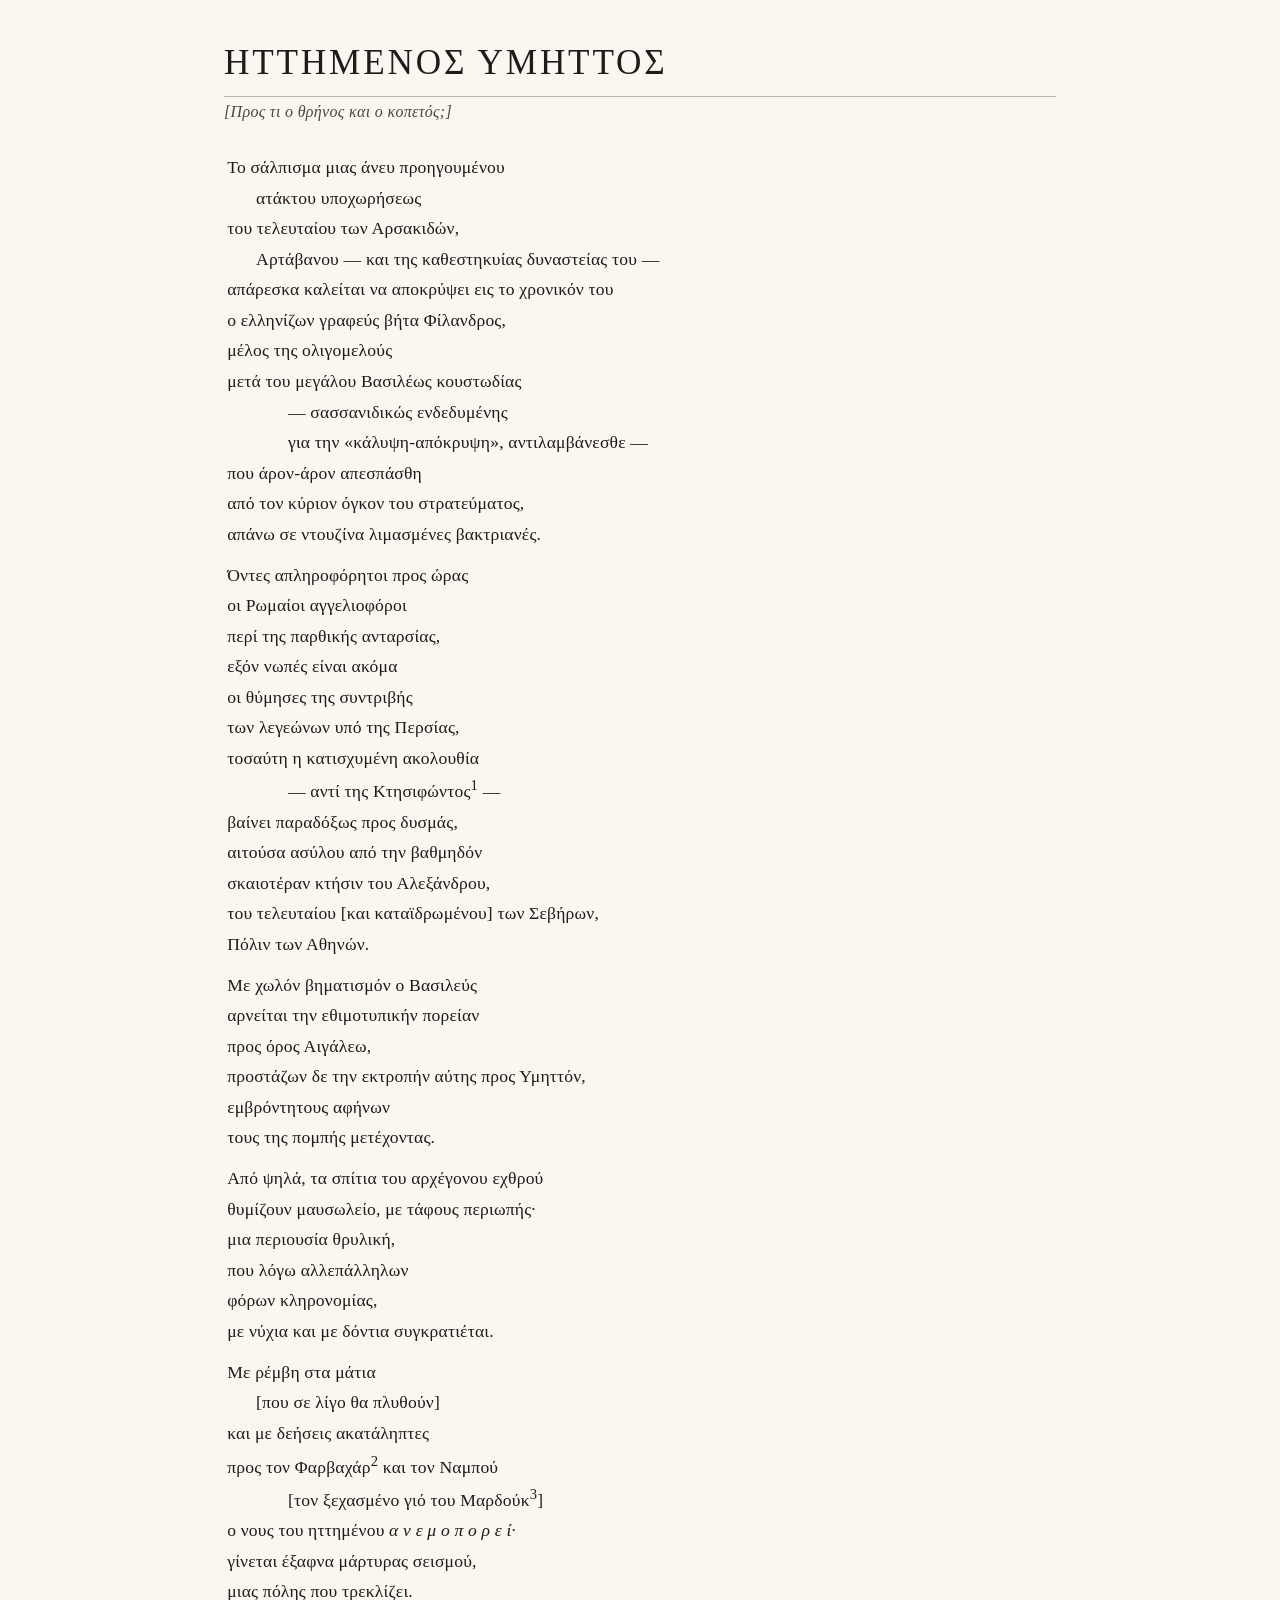
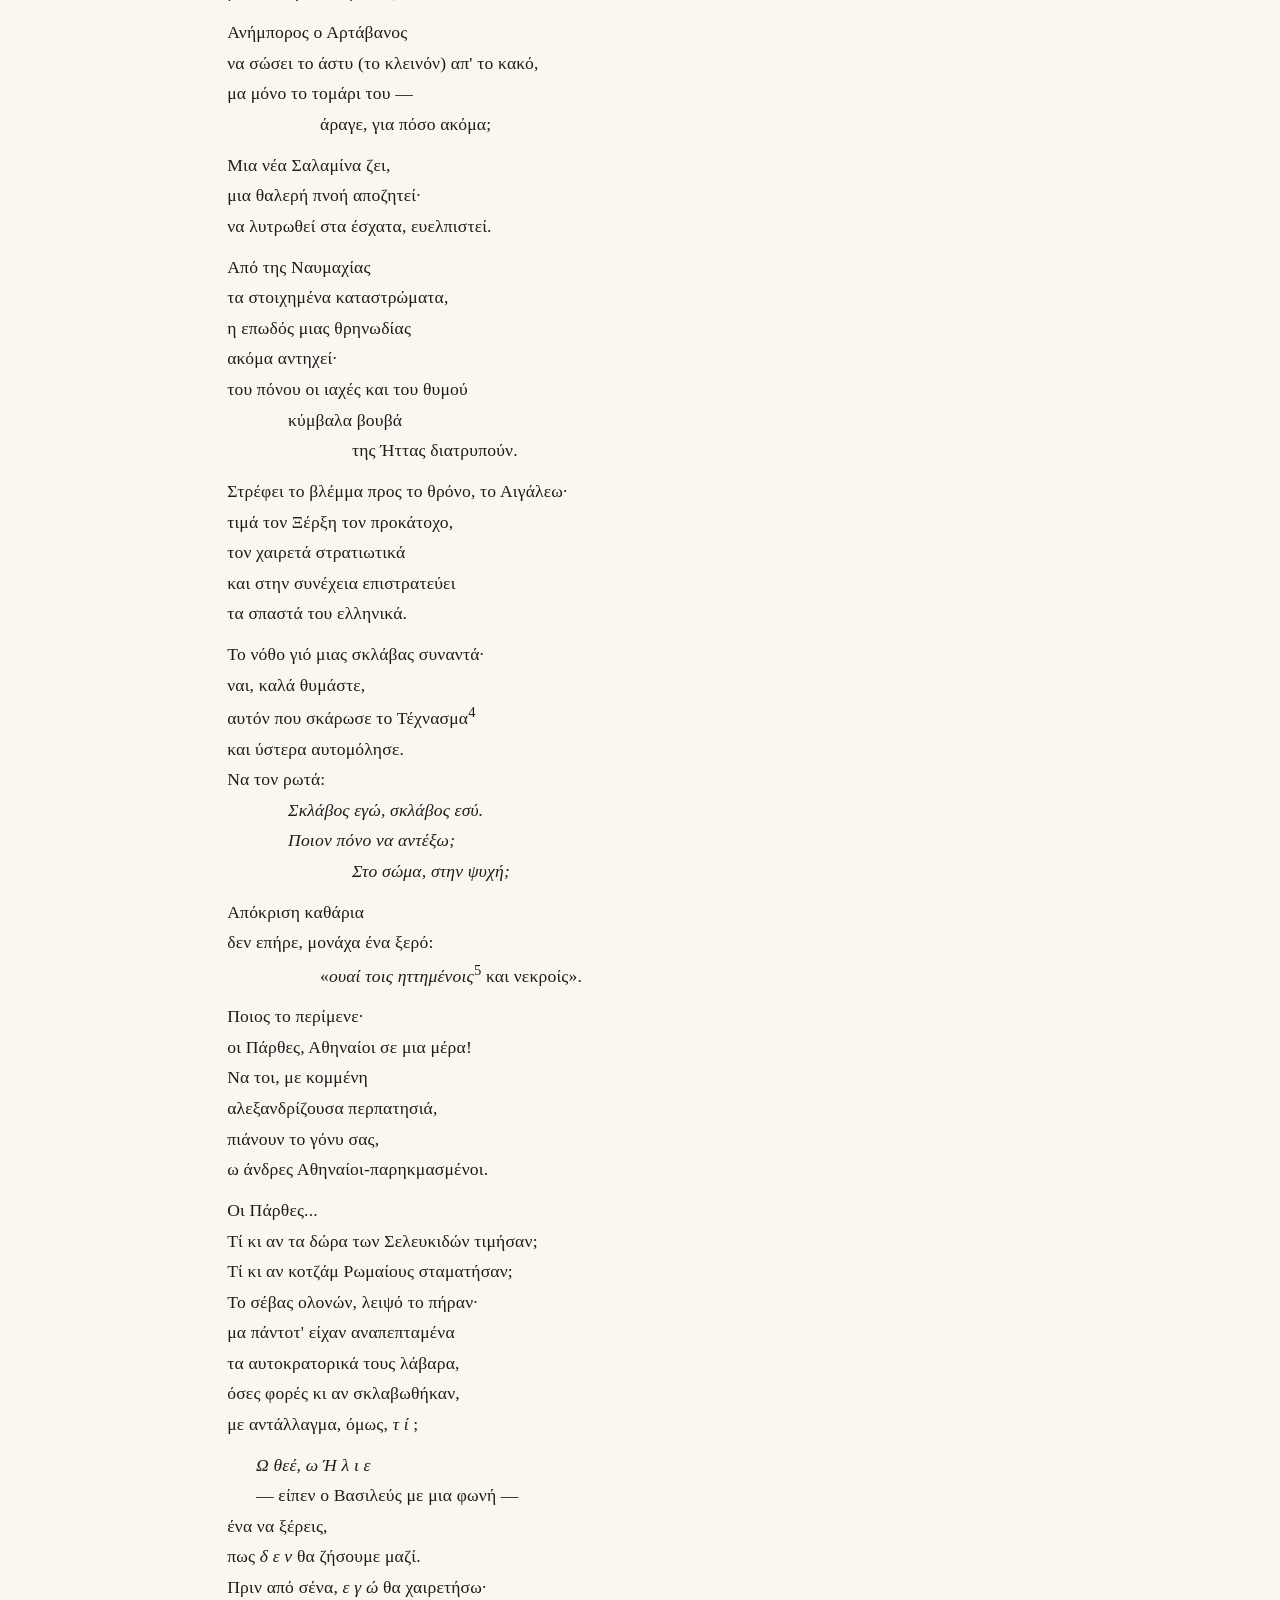
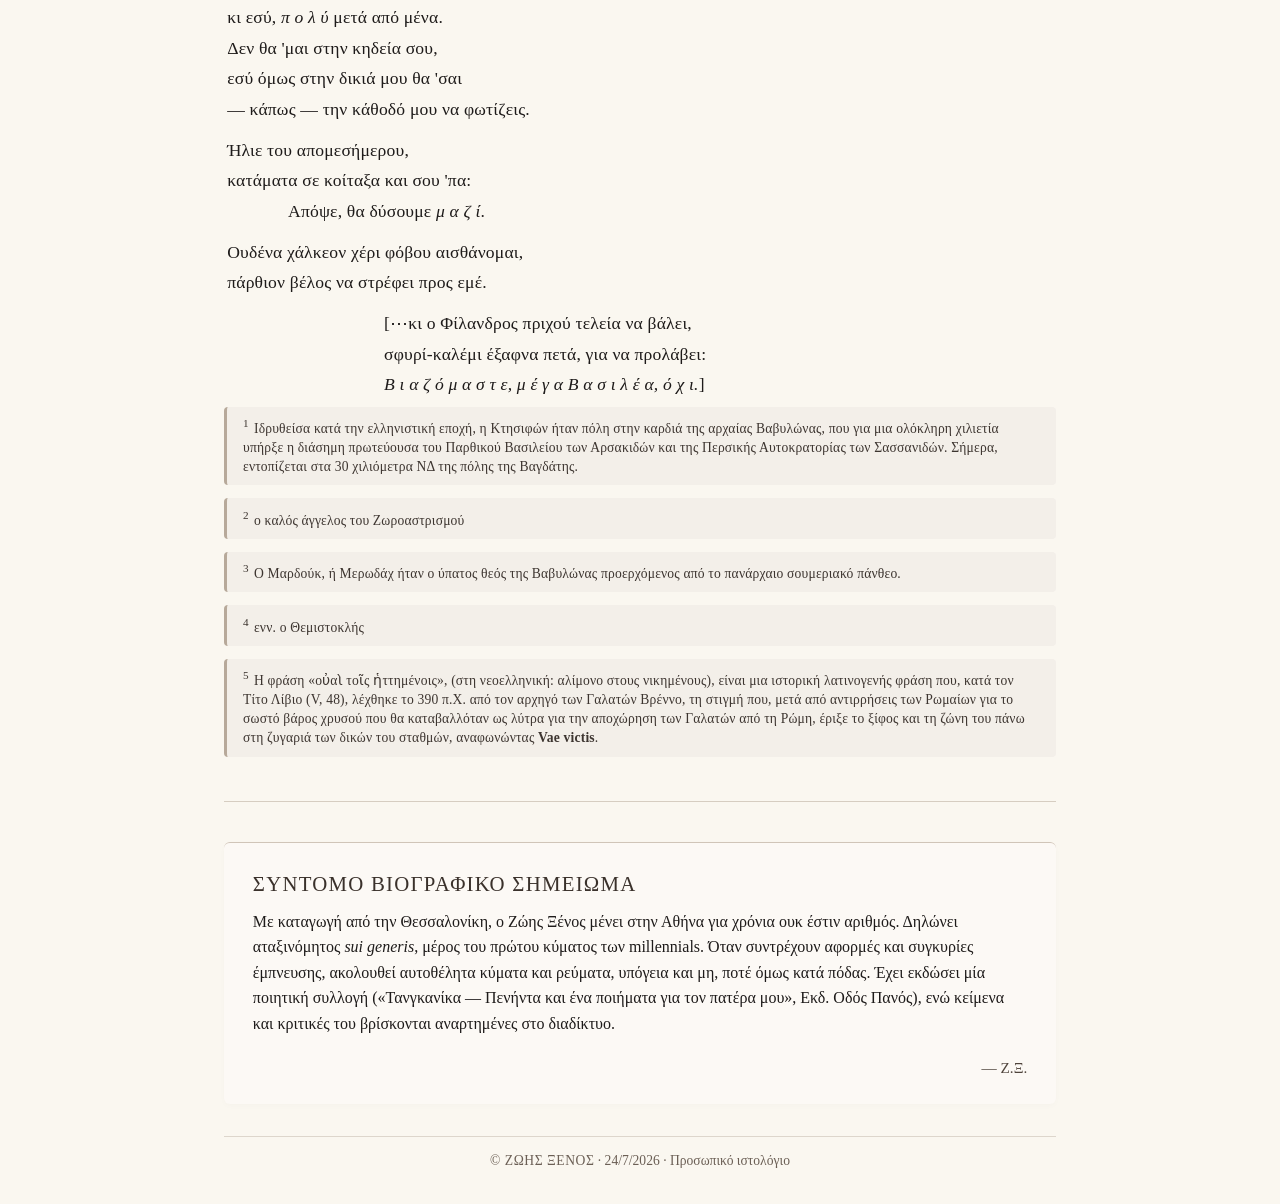
==== index.html @ 90d07668 "index.html" ====
<!DOCTYPE html>
<html lang="el">
<head>
    <meta charset="UTF-8">
    <meta name="viewport" content="width=device-width, initial-scale=1.0">
    <title>Ηττημένος Υμηττός · Ζώης Ξένος</title>
    <style>
        * {
            margin: 0;
            padding: 0;
            box-sizing: border-box;
        }
        body {
            background-color: #faf7f0;
            color: #1e1b1a;
            font-family: 'Garamond', 'EB Garamond', 'Times New Roman', serif;
            line-height: 1.6;
            padding: 2rem 1.5rem;
            max-width: 880px;
            margin: 0 auto;
        }
        .poem {
            font-size: 1.1rem;
            letter-spacing: 0.01em;
            margin-bottom: 2.5rem;
            border-bottom: 1px solid #d6cdc1;
            padding-bottom: 2rem;
        }
        h1 {
            font-size: 2.2rem;
            font-weight: 400;
            letter-spacing: 0.08em;
            margin-top: 0.2rem;
            margin-bottom: 0.15rem;
            font-family: 'Garamond', 'EB Garamond', serif;
            text-transform: uppercase;
            border-bottom: 1px solid #c0b3a4;
            padding-bottom: 0.25rem;
        }
        .subhead {
            font-size: 1rem;
            font-style: italic;
            margin-bottom: 1.8rem;
            color: #4f443c;
            letter-spacing: 0.02em;
        }
        .verse-line {
            display: block;
            margin-bottom: 0.15rem;
            padding-left: 0.2rem;
        }
        .indent-1 {
            padding-left: 2rem;
        }
        .indent-2 {
            padding-left: 4rem;
        }
        .indent-3 {
            padding-left: 6rem;
        }
        .indent-4 {
            padding-left: 8rem;
        }
        .indent-5 {
            padding-left: 10rem;
        }
        .centered {
            text-align: center;
            margin: 0.5rem 0;
        }
        .spacer {
            margin-top: 0.8rem;
            margin-bottom: 0.8rem;
        }
        .footnote {
            font-size: 0.85rem;
            line-height: 1.4;
            color: #3d3530;
            background: #f3efe9;
            padding: 0.6rem 1rem;
            border-radius: 4px;
            margin-top: 0.5rem;
            margin-bottom: 0.8rem;
            border-left: 3px solid #b7a99a;
        }
        .footnote sup {
            font-size: 0.7rem;
            margin-right: 0.1rem;
        }
        .bio {
            margin-top: 2.5rem;
            font-size: 1rem;
            border-top: 1px solid #d0c5b8;
            padding-top: 1.8rem;
            background: #fcf9f5;
            padding: 1.5rem 1.8rem;
            border-radius: 6px;
            box-shadow: 0 2px 6px rgba(0,0,0,0.02);
        }
        .bio h2 {
            font-weight: 400;
            font-size: 1.3rem;
            letter-spacing: 0.06em;
            margin-bottom: 0.5rem;
            font-family: 'Garamond', 'EB Garamond', serif;
            text-transform: uppercase;
            color: #3a312b;
        }
        .bio p {
            margin-bottom: 0.6rem;
        }
        .bio i {
            font-style: italic;
        }
        .italic {
            font-style: italic;
        }
        .small-caps {
            font-variant: small-caps;
            letter-spacing: 0.04em;
        }
        .highlight-greek {
            font-family: 'Garamond', 'EB Garamond', 'Times New Roman', serif;
        }
        .dedication {
            font-style: italic;
            margin-top: 0.8rem;
            color: #4a3f38;
        }
        .sig {
            margin-top: 1.2rem;
            text-align: right;
            font-size: 0.95rem;
            color: #4f443c;
        }
        hr {
            border: none;
            border-top: 1px solid #d6cdc1;
            margin: 0.8rem 0;
        }
        @media (max-width: 600px) {
            body {
                padding: 1.2rem 1rem;
            }
            h1 {
                font-size: 1.8rem;
            }
            .poem {
                font-size: 1rem;
            }
            .indent-1 { padding-left: 1.2rem; }
            .indent-2 { padding-left: 2.2rem; }
            .indent-3 { padding-left: 3.5rem; }
            .indent-4 { padding-left: 5rem; }
            .indent-5 { padding-left: 6.5rem; }
        }
    </style>
</head>
<body>
    <h1>Ηττημένος Υμηττός</h1>
    <div class="subhead">[Προς τι ο θρήνος και ο κοπετός;]</div>

    <div class="poem">

        <span class="verse-line">Το σάλπισμα μιας άνευ προηγουμένου</span>
        <span class="verse-line indent-1">ατάκτου υποχωρήσεως</span>
        <span class="verse-line">του τελευταίου των Αρσακιδών,</span>
        <span class="verse-line indent-1">Αρτάβανου — και της καθεστηκυίας δυναστείας του —</span>
        <span class="verse-line">απάρεσκα καλείται να αποκρύψει εις το χρονικόν του</span>
        <span class="verse-line">ο ελληνίζων γραφεύς βήτα Φίλανδρος,</span>
        <span class="verse-line">μέλος της ολιγομελούς</span>
        <span class="verse-line">μετά του μεγάλου Βασιλέως κουστωδίας</span>
        <span class="verse-line indent-2">— σασσανιδικώς ενδεδυμένης</span>
        <span class="verse-line indent-2">για την «κάλυψη-απόκρυψη», αντιλαμβάνεσθε —</span>
        <span class="verse-line">που άρον-άρον απεσπάσθη</span>
        <span class="verse-line">από τον κύριον όγκον του στρατεύματος,</span>
        <span class="verse-line">απάνω σε ντουζίνα λιμασμένες βακτριανές.</span>
        <span class="verse-line spacer"></span>
        <span class="verse-line">Όντες απληροφόρητοι προς ώρας</span>
        <span class="verse-line">οι Ρωμαίοι αγγελιοφόροι</span>
        <span class="verse-line">περί της παρθικής ανταρσίας,</span>
        <span class="verse-line">εξόν νωπές είναι ακόμα</span>
        <span class="verse-line">οι θύμησες της συντριβής</span>
        <span class="verse-line">των λεγεώνων υπό της Περσίας,</span>
        <span class="verse-line">τοσαύτη η κατισχυμένη ακολουθία</span>
        <span class="verse-line indent-2">— αντί της Κτησιφώντος<sup>1</sup> —</span>
        <span class="verse-line">βαίνει παραδόξως προς δυσμάς,</span>
        <span class="verse-line">αιτούσα ασύλου από την βαθμηδόν</span>
        <span class="verse-line">σκαιοτέραν κτήσιν του Αλεξάνδρου,</span>
        <span class="verse-line">του τελευταίου [και καταϊδρωμένου] των Σεβήρων,</span>
        <span class="verse-line">Πόλιν των Αθηνών.</span>
        <span class="verse-line spacer"></span>
        <span class="verse-line">Mε χωλόν βηματισμόν ο Βασιλεύς</span>
        <span class="verse-line">αρνείται την εθιμοτυπικήν πορείαν</span>
        <span class="verse-line">προς όρος Αιγάλεω,</span>
        <span class="verse-line">προστάζων δε την εκτροπήν αύτης προς Υμηττόν,</span>
        <span class="verse-line">εμβρόντητους αφήνων</span>
        <span class="verse-line">τους της πομπής μετέχοντας.</span>
        <span class="verse-line spacer"></span>
        <span class="verse-line">Από ψηλά, τα σπίτια του αρχέγονου εχθρού</span>
        <span class="verse-line">θυμίζουν μαυσωλείο, με τάφους περιωπής·</span>
        <span class="verse-line">μια περιουσία θρυλική,</span>
        <span class="verse-line">που λόγω αλλεπάλληλων</span>
        <span class="verse-line">φόρων κληρονομίας,</span>
        <span class="verse-line">με νύχια και με δόντια συγκρατιέται.</span>
        <span class="verse-line spacer"></span>
        <span class="verse-line">Με ρέμβη στα μάτια</span>
        <span class="verse-line indent-1">[που σε λίγο θα πλυθούν]</span>
        <span class="verse-line">και με δεήσεις ακατάληπτες</span>
        <span class="verse-line">προς τον Φαρβαχάρ<sup>2</sup> και τον Ναμπού</span>
        <span class="verse-line indent-2">[τον ξεχασμένο γιό του Μαρδούκ<sup>3</sup>]</span>
        <span class="verse-line">ο νους του ηττημένου <span class="italic">α ν ε μ ο π ο ρ ε ί</span>·</span>
        <span class="verse-line">γίνεται έξαφνα μάρτυρας σεισμού,</span>
        <span class="verse-line">μιας πόλης που τρεκλίζει.</span>
        <span class="verse-line spacer"></span>
        <span class="verse-line">Ανήμπορος ο Αρτάβανος</span>
        <span class="verse-line">να σώσει το άστυ (το κλεινόν) απ' το κακό,</span>
        <span class="verse-line">μα μόνο το τομάρι του —</span>
        <span class="verse-line indent-3">άραγε, για πόσο ακόμα;</span>
        <span class="verse-line spacer"></span>
        <span class="verse-line">Μια νέα Σαλαμίνα ζει,</span>
        <span class="verse-line">μια θαλερή πνοή αποζητεί·</span>
        <span class="verse-line">να λυτρωθεί στα έσχατα, ευελπιστεί.</span>
        <span class="verse-line spacer"></span>
        <span class="verse-line">Από της Ναυμαχίας</span>
        <span class="verse-line">τα στοιχημένα καταστρώματα,</span>
        <span class="verse-line">η επωδός μιας θρηνωδίας</span>
        <span class="verse-line">ακόμα αντηχεί·</span>
        <span class="verse-line">του πόνου οι ιαχές και του θυμού</span>
        <span class="verse-line indent-2">κύμβαλα βουβά</span>
        <span class="verse-line indent-4">της Ήττας διατρυπούν.</span>
        <span class="verse-line spacer"></span>
        <span class="verse-line">Στρέφει το βλέμμα προς το θρόνο, το Αιγάλεω·</span>
        <span class="verse-line">τιμά τον Ξέρξη τον προκάτοχο,</span>
        <span class="verse-line">τον χαιρετά στρατιωτικά</span>
        <span class="verse-line">και στην συνέχεια επιστρατεύει</span>
        <span class="verse-line">τα σπαστά του ελληνικά.</span>
        <span class="verse-line spacer"></span>
        <span class="verse-line">Το νόθο γιό μιας σκλάβας συναντά·</span>
        <span class="verse-line">ναι, καλά θυμάστε,</span>
        <span class="verse-line">αυτόν που σκάρωσε το Τέχνασμα<sup>4</sup></span>
        <span class="verse-line">και ύστερα αυτομόλησε.</span>
        <span class="verse-line">Να τον ρωτά:</span>
        <span class="verse-line indent-2"><span class="italic">Σκλάβος εγώ, σκλάβος εσύ.</span></span>
        <span class="verse-line indent-2"><span class="italic">Ποιον πόνο να αντέξω;</span></span>
        <span class="verse-line indent-4"><span class="italic">Στο σώμα, στην ψυχή;</span></span>
        <span class="verse-line spacer"></span>
        <span class="verse-line">Απόκριση καθάρια</span>
        <span class="verse-line">δεν επήρε, μονάχα ένα ξερό:</span>
        <span class="verse-line indent-3">«<span class="italic">ουαί τοις ηττημένοις</span><sup>5</sup> και νεκροίς».</span>
        <span class="verse-line spacer"></span>
        <span class="verse-line">Ποιος το περίμενε·</span>
        <span class="verse-line">οι Πάρθες, Αθηναίοι σε μια μέρα!</span>
        <span class="verse-line">Να τοι, με κομμένη</span>
        <span class="verse-line">αλεξανδρίζουσα περπατησιά,</span>
        <span class="verse-line">πιάνουν το γόνυ σας,</span>
        <span class="verse-line">ω άνδρες Αθηναίοι-παρηκμασμένοι.</span>
        <span class="verse-line spacer"></span>
        <span class="verse-line">Οι Πάρθες...</span>
        <span class="verse-line">Τί κι αν τα δώρα των Σελευκιδών τιμήσαν;</span>
        <span class="verse-line">Τί κι αν κοτζάμ Ρωμαίους σταματήσαν;</span>
        <span class="verse-line">Το σέβας ολονών, λειψό το πήραν·</span>
        <span class="verse-line">μα πάντοτ' είχαν αναπεπταμένα</span>
        <span class="verse-line">τα αυτοκρατορικά τους λάβαρα,</span>
        <span class="verse-line">όσες φορές κι αν σκλαβωθήκαν,</span>
        <span class="verse-line">με αντάλλαγμα, όμως, <span class="italic">τ ί</span> ;</span>
        <span class="verse-line spacer"></span>
        <span class="verse-line indent-1"><span class="italic">Ω θεέ, ω Ή λ ι ε</span></span>
        <span class="verse-line indent-1">— είπεν ο Βασιλεύς με μια φωνή —</span>
        <span class="verse-line">ένα να ξέρεις,</span>
        <span class="verse-line">πως <span class="italic">δ ε ν</span> θα ζήσουμε μαζί.</span>
        <span class="verse-line">Πριν από σένα, <span class="italic">ε γ ώ</span> θα χαιρετήσω·</span>
        <span class="verse-line">κι εσύ, <span class="italic">π ο λ ύ</span> μετά από μένα.</span>
        <span class="verse-line">Δεν θα 'μαι στην κηδεία σου,</span>
        <span class="verse-line">εσύ όμως στην δικιά μου θα 'σαι</span>
        <span class="verse-line">— κάπως — την κάθοδό μου να φωτίζεις.</span>
        <span class="verse-line spacer"></span>
        <span class="verse-line">Ήλιε του απομεσήμερου,</span>
        <span class="verse-line">κατάματα σε κοίταξα και σου 'πα:</span>
        <span class="verse-line indent-2">Απόψε, θα δύσουμε <span class="italic">μ α ζ ί</span>.</span>
        <span class="verse-line spacer"></span>
        <span class="verse-line">Ουδένα χάλκεον χέρι φόβου αισθάνομαι,</span>
        <span class="verse-line">πάρθιον βέλος να στρέφει προς εμέ.</span>
        <span class="verse-line spacer"></span>
        <span class="verse-line indent-5">[⋯κι ο Φίλανδρος πριχού τελεία να βάλει,</span>
        <span class="verse-line indent-5">σφυρί-καλέμι έξαφνα πετά, για να προλάβει:</span>
        <span class="verse-line indent-5"><span class="italic">Β ι α ζ ό μ α σ τ ε, μ έ γ α Β α σ ι λ έ α, ό χ ι.</span>]</span>

        <!-- υποσημειώσεις ενσωματωμένες -->
        <div class="footnote">
            <sup>1</sup> Ιδρυθείσα κατά την ελληνιστική εποχή, η Κτησιφών ήταν πόλη στην καρδιά της αρχαίας Βαβυλώνας, που για μια ολόκληρη χιλιετία υπήρξε η διάσημη πρωτεύουσα του Παρθικού Βασιλείου των Αρσακιδών και της Περσικής Αυτοκρατορίας των Σασσανιδών. Σήμερα, εντοπίζεται στα 30 χιλιόμετρα ΝΔ της πόλης της Βαγδάτης.
        </div>
        <div class="footnote">
            <sup>2</sup> ο καλός άγγελος του Ζωροαστρισμού
        </div>
        <div class="footnote">
            <sup>3</sup> Ο Μαρδούκ, ή Μερωδάχ ήταν ο ύπατος θεός της Βαβυλώνας προερχόμενος από το πανάρχαιο σουμεριακό πάνθεο.
        </div>
        <div class="footnote">
            <sup>4</sup> ενν. ο Θεμιστοκλής
        </div>
        <div class="footnote">
            <sup>5</sup> Η φράση «οὐαὶ τοῖς ἡττημένοις», (στη νεοελληνική: αλίμονο στους νικημένους), είναι μια ιστορική λατινογενής φράση που, κατά τον Τίτο Λίβιο (V, 48), λέχθηκε το 390 π.Χ. από τον αρχηγό των Γαλατών Βρέννο, τη στιγμή που, μετά από αντιρρήσεις των Ρωμαίων για το σωστό βάρος χρυσού που θα καταβαλλόταν ως λύτρα για την αποχώρηση των Γαλατών από τη Ρώμη, έριξε το ξίφος και τη ζώνη του πάνω στη ζυγαριά των δικών του σταθμών, αναφωνώντας <strong>Vae victis</strong>.
        </div>
    </div>

    <div class="bio">
        <h2>Σύντομο βιογραφικό σημείωμα</h2>
        <p>Με καταγωγή από την Θεσσαλονίκη, ο Ζώης Ξένος μένει στην Αθήνα για χρόνια ουκ έστιν αριθμός. Δηλώνει αταξινόμητος <i>sui generis</i>, μέρος του πρώτου κύματος των millennials. Όταν συντρέχουν αφορμές και συγκυρίες έμπνευσης, ακολουθεί αυτοθέλητα κύματα και ρεύματα, υπόγεια και μη, ποτέ όμως κατά πόδας. Έχει εκδώσει μία ποιητική συλλογή («Τανγκανίκα — Πενήντα και ένα ποιήματα για τον πατέρα μου», Εκδ. Οδός Πανός), ενώ κείμενα και κριτικές του βρίσκονται αναρτημένες στο διαδίκτυο.</p>
        <div class="sig">— Ζ.Ξ.</div>
    </div>

    <div style="margin-top: 2rem; font-size: 0.85rem; color: #6b5f55; border-top: 1px solid #ddd6cc; padding-top: 0.8rem; text-align: center;">
        <span class="small-caps">© ΖΩΗΣ ΞΕΝΟΣ</span> · 24/7/2026 · Προσωπικό ιστολόγιο
    </div>
</body>
</html>
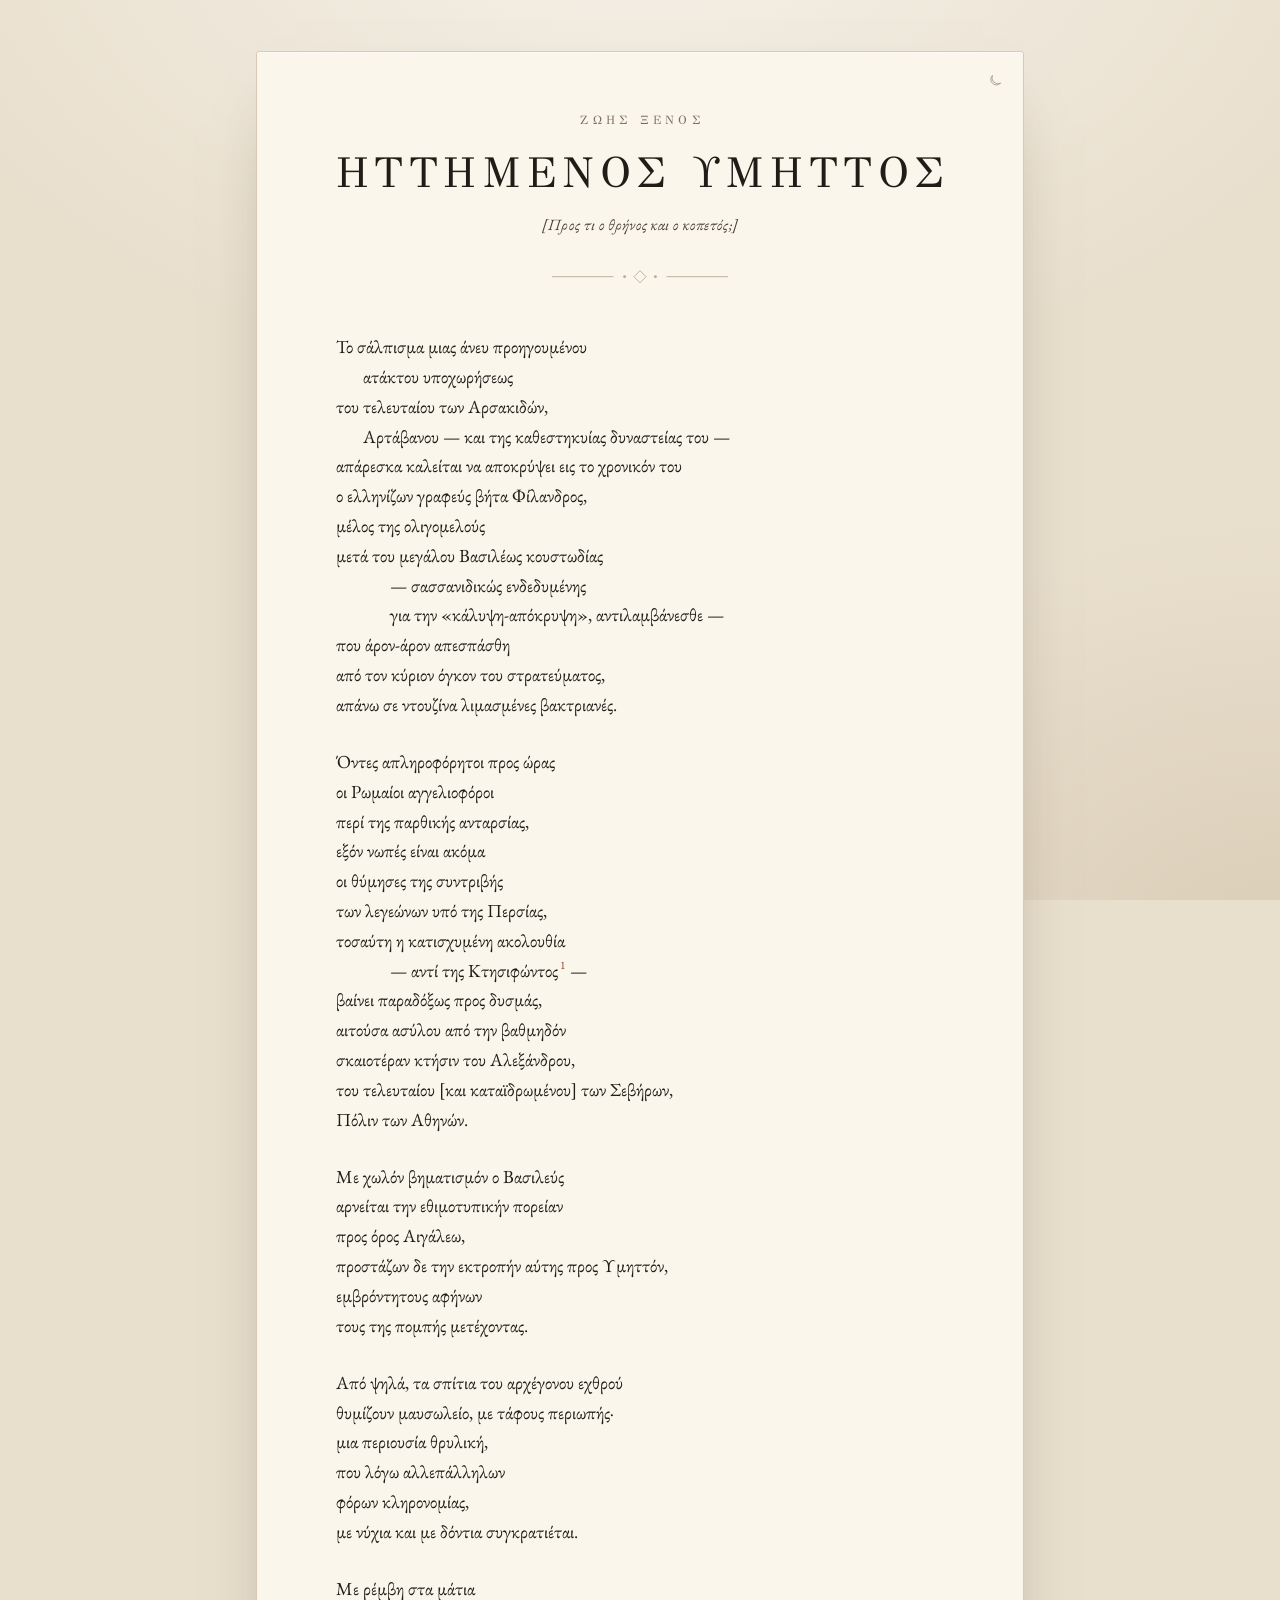
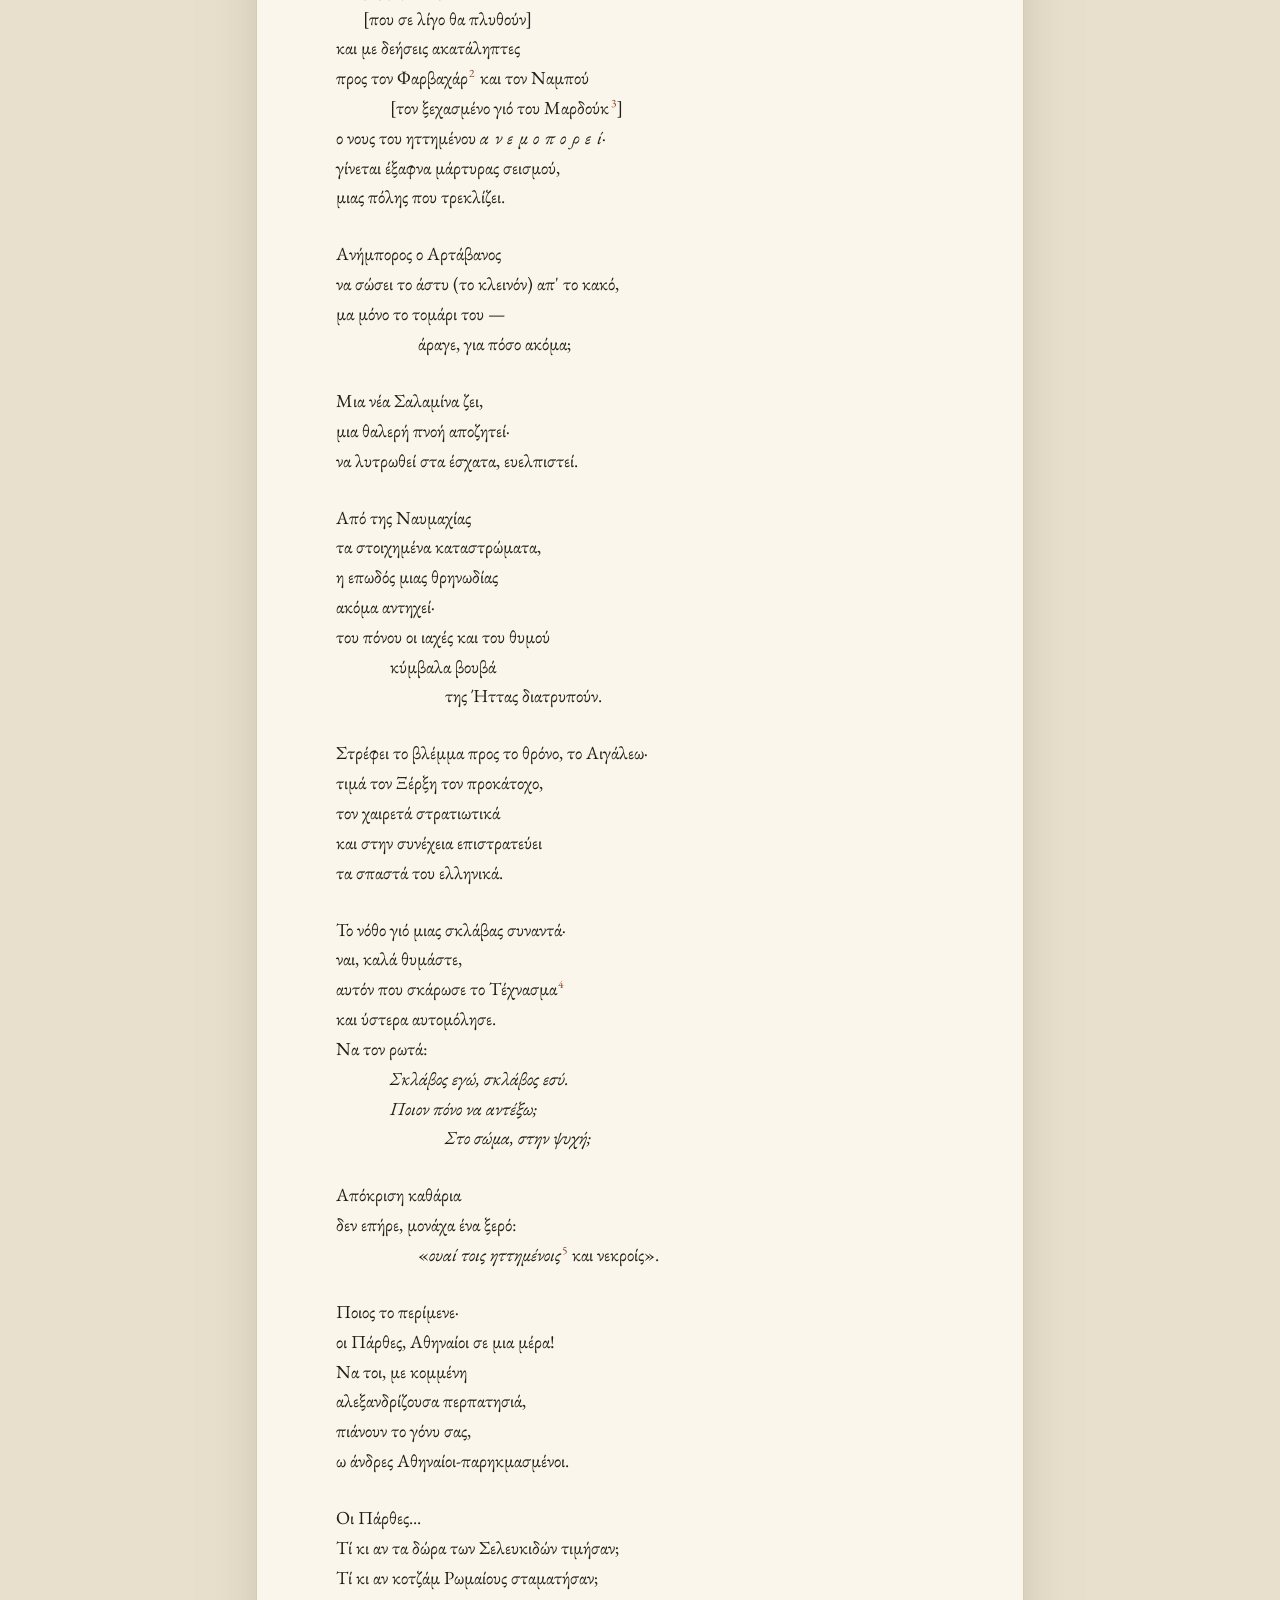
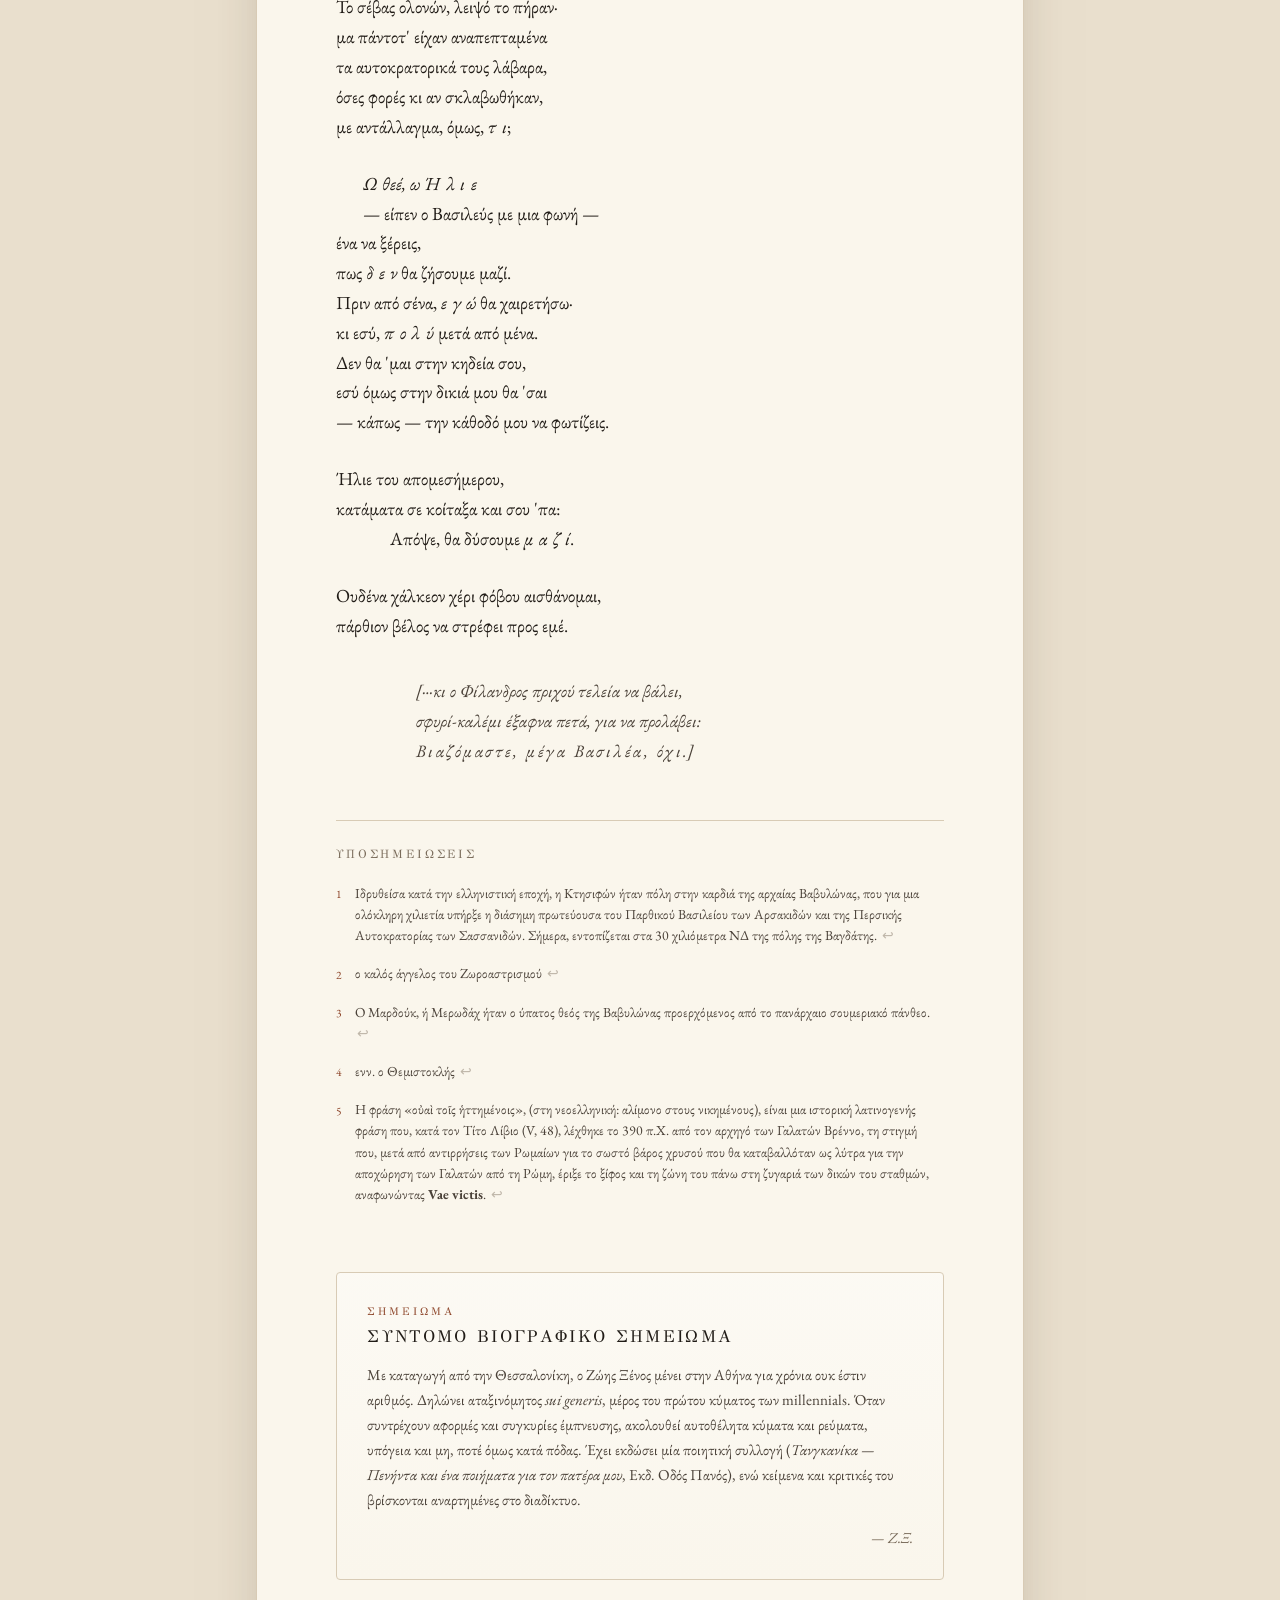
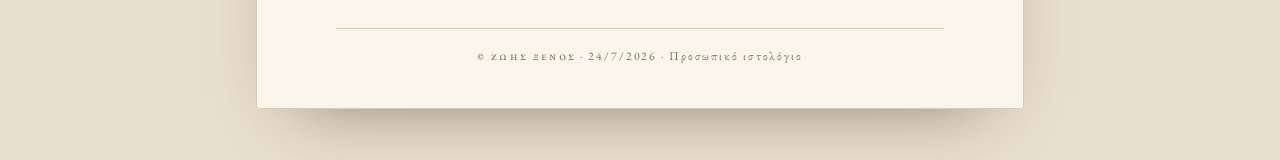
==== commit 1b0aa1b9: "index.html" ====
--- a/index.html
+++ b/index.html
@@ -1,317 +1,691 @@
 <!DOCTYPE html>
 <html lang="el">
 <head>
-    <meta charset="UTF-8">
-    <meta name="viewport" content="width=device-width, initial-scale=1.0">
-    <title>Ηττημένος Υμηττός · Ζώης Ξένος</title>
-    <style>
-        * {
-            margin: 0;
-            padding: 0;
-            box-sizing: border-box;
-        }
-        body {
-            background-color: #faf7f0;
-            color: #1e1b1a;
-            font-family: 'Garamond', 'EB Garamond', 'Times New Roman', serif;
-            line-height: 1.6;
-            padding: 2rem 1.5rem;
-            max-width: 880px;
-            margin: 0 auto;
-        }
-        .poem {
-            font-size: 1.1rem;
-            letter-spacing: 0.01em;
-            margin-bottom: 2.5rem;
-            border-bottom: 1px solid #d6cdc1;
-            padding-bottom: 2rem;
-        }
-        h1 {
-            font-size: 2.2rem;
-            font-weight: 400;
-            letter-spacing: 0.08em;
-            margin-top: 0.2rem;
-            margin-bottom: 0.15rem;
-            font-family: 'Garamond', 'EB Garamond', serif;
-            text-transform: uppercase;
-            border-bottom: 1px solid #c0b3a4;
-            padding-bottom: 0.25rem;
-        }
-        .subhead {
-            font-size: 1rem;
-            font-style: italic;
-            margin-bottom: 1.8rem;
-            color: #4f443c;
-            letter-spacing: 0.02em;
-        }
-        .verse-line {
-            display: block;
-            margin-bottom: 0.15rem;
-            padding-left: 0.2rem;
-        }
-        .indent-1 {
-            padding-left: 2rem;
-        }
-        .indent-2 {
-            padding-left: 4rem;
-        }
-        .indent-3 {
-            padding-left: 6rem;
-        }
-        .indent-4 {
-            padding-left: 8rem;
-        }
-        .indent-5 {
-            padding-left: 10rem;
-        }
-        .centered {
-            text-align: center;
-            margin: 0.5rem 0;
-        }
-        .spacer {
-            margin-top: 0.8rem;
-            margin-bottom: 0.8rem;
-        }
-        .footnote {
-            font-size: 0.85rem;
-            line-height: 1.4;
-            color: #3d3530;
-            background: #f3efe9;
-            padding: 0.6rem 1rem;
-            border-radius: 4px;
-            margin-top: 0.5rem;
-            margin-bottom: 0.8rem;
-            border-left: 3px solid #b7a99a;
-        }
-        .footnote sup {
-            font-size: 0.7rem;
-            margin-right: 0.1rem;
-        }
-        .bio {
-            margin-top: 2.5rem;
-            font-size: 1rem;
-            border-top: 1px solid #d0c5b8;
-            padding-top: 1.8rem;
-            background: #fcf9f5;
-            padding: 1.5rem 1.8rem;
-            border-radius: 6px;
-            box-shadow: 0 2px 6px rgba(0,0,0,0.02);
-        }
-        .bio h2 {
-            font-weight: 400;
-            font-size: 1.3rem;
-            letter-spacing: 0.06em;
-            margin-bottom: 0.5rem;
-            font-family: 'Garamond', 'EB Garamond', serif;
-            text-transform: uppercase;
-            color: #3a312b;
-        }
-        .bio p {
-            margin-bottom: 0.6rem;
-        }
-        .bio i {
-            font-style: italic;
-        }
-        .italic {
-            font-style: italic;
-        }
-        .small-caps {
-            font-variant: small-caps;
-            letter-spacing: 0.04em;
-        }
-        .highlight-greek {
-            font-family: 'Garamond', 'EB Garamond', 'Times New Roman', serif;
-        }
-        .dedication {
-            font-style: italic;
-            margin-top: 0.8rem;
-            color: #4a3f38;
-        }
-        .sig {
-            margin-top: 1.2rem;
-            text-align: right;
-            font-size: 0.95rem;
-            color: #4f443c;
-        }
-        hr {
-            border: none;
-            border-top: 1px solid #d6cdc1;
-            margin: 0.8rem 0;
-        }
-        @media (max-width: 600px) {
-            body {
-                padding: 1.2rem 1rem;
-            }
-            h1 {
-                font-size: 1.8rem;
-            }
-            .poem {
-                font-size: 1rem;
-            }
-            .indent-1 { padding-left: 1.2rem; }
-            .indent-2 { padding-left: 2.2rem; }
-            .indent-3 { padding-left: 3.5rem; }
-            .indent-4 { padding-left: 5rem; }
-            .indent-5 { padding-left: 6.5rem; }
-        }
-    </style>
+<meta charset="UTF-8">
+<meta name="viewport" content="width=device-width, initial-scale=1.0">
+<meta name="color-scheme" content="light dark">
+<title>Ηττημένος Υμηττός · Ζώης Ξένος</title>
+<meta name="description" content="«Ηττημένος Υμηττός» — ποίημα του Ζώη Ξένου. Με υποσημειώσεις και σύντομο βιογραφικό σημείωμα.">
+<meta name="author" content="Ζώης Ξένος">
+<meta property="og:type" content="article">
+<meta property="og:locale" content="el_GR">
+<meta property="og:title" content="Ηττημένος Υμηττός · Ζώης Ξένος">
+<meta property="og:description" content="Ποίημα του Ζώη Ξένου, με υποσημειώσεις και βιογραφικό σημείωμα.">
+<link rel="icon" href="data:image/svg+xml,%3Csvg xmlns='http://www.w3.org/2000/svg' viewBox='0 0 64 64'%3E%3Crect width='64' height='64' rx='10' fill='%231f1b17'/%3E%3Ctext x='32' y='46' font-family='Georgia,serif' font-size='38' fill='%23f7f2e7' text-anchor='middle'%3E%CE%9E%3C/text%3E%3C/svg%3E">
+<link rel="preconnect" href="https://fonts.googleapis.com">
+<link rel="preconnect" href="https://fonts.gstatic.com" crossorigin>
+<link href="https://fonts.googleapis.com/css2?family=EB+Garamond:ital,wght@0,400;0,500;0,600;1,400;1,500&family=GFS+Didot&display=swap" rel="stylesheet">
+<script>
+  /* Θέμα πριν το πρώτο ζωγραφικό καρέ, ώστε να μην υπάρχει αναλαμπή. */
+  (function () {
+    var saved = null;
+    try { saved = localStorage.getItem('theme'); } catch (e) {}
+    var dark = saved ? saved === 'dark' : window.matchMedia('(prefers-color-scheme: dark)').matches;
+    var root = document.documentElement;
+    root.setAttribute('data-theme', dark ? 'dark' : 'light');
+    root.style.colorScheme = dark ? 'dark' : 'light';
+  })();
+</script>
+<style>
+  /* ---------- Παλέτα & μεταβλητές ---------- */
+  :root {
+    --font-text: "EB Garamond", "Gentium Book Plus", "Palatino Linotype", "Book Antiqua", Georgia, "Times New Roman", serif;
+    --font-display: "GFS Didot", var(--font-text);
+
+    --paper: #faf6ec;
+    --paper-edge: #e9dfcd;
+    --ink: #211c17;
+    --ink-2: #4a4138;
+    --ink-3: #796b5a;
+    --rule: #d8cbb5;
+    --rule-strong: #b9a98f;
+    --accent: #8d4529;
+    --target-bg: #f3e7d3;
+
+    --measure: 38rem;
+    --indent-step: clamp(0.7rem, 2.6vw, 1.7rem);
+    color-scheme: light;
+  }
+
+  :root[data-theme="dark"] {
+    --paper: #191510;
+    --paper-edge: #0e0b08;
+    --ink: #eae2d2;
+    --ink-2: #c6baa7;
+    --ink-3: #9a8d7b;
+    --rule: #3a3227;
+    --rule-strong: #584c3c;
+    --accent: #d99a76;
+    --target-bg: #2b241a;
+    color-scheme: dark;
+  }
+
+  *, *::before, *::after { box-sizing: border-box; }
+
+  html {
+    scroll-behavior: smooth;
+    -webkit-text-size-adjust: 100%;
+  }
+
+  body {
+    margin: 0;
+    padding: clamp(1rem, 4vw, 3.5rem) clamp(0.85rem, 4vw, 2rem);
+    font-family: var(--font-text);
+    font-size: clamp(1.02rem, 0.96rem + 0.3vw, 1.16rem);
+    line-height: 1.65;
+    color: var(--ink);
+    background-color: var(--paper-edge);
+    background-image:
+      radial-gradient(70rem 45rem at 50% -12%, rgba(255, 255, 255, 0.55), transparent 70%),
+      radial-gradient(50rem 40rem at 100% 108%, rgba(150, 124, 84, 0.18), transparent 70%);
+    background-attachment: fixed;
+    -webkit-font-smoothing: antialiased;
+    text-rendering: optimizeLegibility;
+    font-kerning: normal;
+    font-variant-ligatures: common-ligatures;
+  }
+
+  :root[data-theme="dark"] body {
+    background-image:
+      radial-gradient(70rem 45rem at 50% -12%, rgba(255, 240, 205, 0.06), transparent 70%),
+      radial-gradient(50rem 40rem at 100% 108%, rgba(120, 80, 40, 0.18), transparent 70%);
+  }
+
+  ::selection { background: #e8d5b8; color: #211c17; }
+
+  a {
+    color: inherit;
+    text-decoration-color: var(--rule-strong);
+    text-underline-offset: 0.18em;
+  }
+  a:focus-visible,
+  button:focus-visible {
+    outline: 2px solid var(--accent);
+    outline-offset: 3px;
+    border-radius: 2px;
+  }
+
+  /* ---------- Σελίδα ---------- */
+  .page {
+    position: relative;
+    max-width: 48rem;
+    margin: 0 auto;
+    padding: clamp(1.5rem, 5vw, 3.6rem) clamp(1.2rem, 5.5vw, 4.2rem) clamp(1.6rem, 4vw, 2.6rem);
+    background: var(--paper);
+    border: 1px solid var(--rule);
+    border-radius: 3px;
+    box-shadow:
+      0 30px 70px -42px rgba(58, 42, 24, 0.65),
+      0 1px 0 rgba(255, 255, 255, 0.55) inset;
+  }
+
+  :root[data-theme="dark"] .page {
+    box-shadow:
+      0 30px 70px -42px rgba(0, 0, 0, 0.9),
+      0 1px 0 rgba(255, 240, 210, 0.04) inset;
+  }
+
+  /* ---------- Διακόπτης θέματος ---------- */
+  .theme-toggle {
+    position: absolute;
+    top: 0.7rem;
+    right: 0.7rem;
+    display: grid;
+    place-items: center;
+    width: 2.2rem;
+    height: 2.2rem;
+    padding: 0;
+    color: var(--ink-3);
+    background: transparent;
+    border: 1px solid transparent;
+    border-radius: 50%;
+    cursor: pointer;
+    opacity: 0.6;
+    transition: opacity 0.2s ease, color 0.2s ease, border-color 0.2s ease, transform 0.2s ease;
+  }
+  .theme-toggle:hover {
+    opacity: 1;
+    color: var(--ink);
+    border-color: var(--rule);
+  }
+  .theme-toggle:active { transform: scale(0.94); }
+  .theme-toggle svg {
+    width: 1.05rem;
+    height: 1.05rem;
+    fill: none;
+    stroke: currentColor;
+    stroke-width: 1.4;
+    stroke-linecap: round;
+    stroke-linejoin: round;
+  }
+  .theme-toggle .icon-sun { display: none; }
+  :root[data-theme="dark"] .theme-toggle .icon-sun { display: block; }
+  :root[data-theme="dark"] .theme-toggle .icon-moon { display: none; }
+
+  /* ---------- Κεφαλίδα ---------- */
+  .masthead {
+    text-align: center;
+    margin-bottom: clamp(2rem, 5vw, 3rem);
+  }
+
+  .author {
+    margin: 0 0 1.1rem;
+    font-family: var(--font-display);
+    font-size: 0.78rem;
+    letter-spacing: 0.34em;
+    text-indent: 0.34em;
+    text-transform: uppercase;
+    color: var(--ink-3);
+  }
+
+  h1 {
+    margin: 0;
+    font-family: var(--font-display);
+    font-size: clamp(1.55rem, 1.05rem + 2.4vw, 2.7rem);
+    font-weight: 400;
+    line-height: 1.16;
+    letter-spacing: 0.13em;
+    text-indent: 0.13em;
+    color: var(--ink);
+    text-wrap: balance;
+  }
+
+  .subhead {
+    margin: 0.9rem 0 0;
+    font-size: 0.98rem;
+    font-style: italic;
+    letter-spacing: 0.02em;
+    color: var(--ink-2);
+    text-wrap: balance;
+  }
+
+  .rule-orn {
+    display: block;
+    width: clamp(9rem, 34vw, 11rem);
+    height: auto;
+    margin: clamp(1.4rem, 3.5vw, 1.9rem) auto 0;
+    color: var(--rule-strong);
+  }
+
+  /* ---------- Ποίημα ---------- */
+  .poem {
+    max-width: var(--measure);
+    margin: 0 auto;
+    font-size: clamp(1.02rem, 0.97rem + 0.26vw, 1.15rem);
+    line-height: 1.62;
+  }
+
+  .stanza {
+    margin: 0 0 1.7rem;
+  }
+  .stanza:last-of-type { margin-bottom: 0; }
+
+  .line {
+    display: block;
+    padding-left: calc(var(--i, 0) * var(--indent-step));
+  }
+
+  em, .italic { font-style: italic; }
+
+  /* Αραιωμένη έμφαση: αντί για κενά διαστήματα, σωστό letter-spacing */
+  .track {
+    font-style: italic;
+    letter-spacing: 0.3em;
+    margin-right: -0.3em;
+  }
+
+  /* Κλείσιμο ποιήματος, ελαφρώς δεξιά */
+  .coda {
+    max-width: 33rem;
+    margin: 2.3rem 0 0 auto;
+    padding: 0;
+    font-size: 0.95em;
+    font-style: italic;
+    color: var(--ink-2);
+  }
+  .coda .line + .line { margin-top: 0.1rem; }
+  .coda .track { letter-spacing: 0.14em; margin-right: -0.14em; }
+
+  /* ---------- Υποσημειώσεις ---------- */
+  .fn {
+    line-height: 0;
+    font-size: 0.62em;
+    vertical-align: super;
+  }
+  .fn a {
+    color: var(--accent);
+    text-decoration: none;
+    padding: 0 0.12em;
+    font-variant-numeric: lining-nums;
+  }
+  .fn a:hover { text-decoration: underline; }
+
+  .notes {
+    max-width: var(--measure);
+    margin: clamp(2.4rem, 6vw, 3.4rem) auto 0;
+    padding-top: 1.5rem;
+    border-top: 1px solid var(--rule);
+  }
+
+  .notes-title {
+    margin: 0 0 1rem;
+    font-family: var(--font-display);
+    font-size: 0.74rem;
+    font-weight: 400;
+    letter-spacing: 0.24em;
+    text-transform: uppercase;
+    color: var(--ink-3);
+    text-wrap: balance;
+  }
+
+  .notes-list {
+    margin: 0;
+    padding: 0;
+    list-style: none;
+    display: grid;
+    gap: 0.75rem;
+  }
+
+  .notes-list li {
+    position: relative;
+    padding: 0.15rem 0.5rem 0.15rem 1.7rem;
+    margin-left: -0.5rem;
+    font-size: 0.86rem;
+    line-height: 1.55;
+    color: var(--ink-2);
+    scroll-margin-top: 1.5rem;
+    border-radius: 3px;
+  }
+
+  .notes-list li:target {
+    background: var(--target-bg);
+  }
+
+  .notes-list .num {
+    position: absolute;
+    left: 0.5rem;
+    top: 0.42em;
+    font-size: 0.72rem;
+    color: var(--accent);
+    font-variant-numeric: lining-nums;
+  }
+
+  .notes-list .back {
+    margin-left: 0.15em;
+    color: var(--ink-3);
+    text-decoration: none;
+    opacity: 0.45;
+    transition: opacity 0.15s ease;
+  }
+  .notes-list .back:hover,
+  .notes-list .back:focus-visible { opacity: 1; }
+
+  /* ---------- Βιογραφικό ---------- */
+  .bio {
+    max-width: var(--measure);
+    margin: clamp(2.8rem, 7vw, 4rem) auto 0;
+    padding: clamp(1.2rem, 3.5vw, 1.8rem) clamp(1.1rem, 3.5vw, 1.9rem);
+    background: var(--paper);
+    background: linear-gradient(180deg, color-mix(in srgb, var(--paper) 60%, #fff 40%), var(--paper));
+    border: 1px solid var(--rule);
+    border-radius: 4px;
+    font-size: 0.95rem;
+    color: var(--ink-2);
+    break-inside: avoid;
+  }
+
+  :root[data-theme="dark"] .bio {
+    background: linear-gradient(180deg, #1f1a13, var(--paper));
+  }
+
+  .bio h2 {
+    margin: 0.15rem 0 0.8rem;
+    font-family: var(--font-display);
+    font-size: 1.04rem;
+    font-weight: 400;
+    letter-spacing: 0.14em;
+    text-transform: uppercase;
+    color: var(--ink);
+    text-wrap: balance;
+  }
+
+  .bio .kicker {
+    margin: 0;
+    font-family: var(--font-display);
+    font-size: 0.7rem;
+    letter-spacing: 0.26em;
+    text-transform: uppercase;
+    color: var(--accent);
+  }
+
+  .bio p { margin: 0 0 0.75rem; }
+  .bio p:last-child { margin-bottom: 0; }
+  .bio cite { font-style: italic; }
+
+  .sig {
+    margin-top: 1rem;
+    text-align: right;
+    font-style: italic;
+    color: var(--ink-3);
+  }
+
+  /* ---------- Κολοφώνας ---------- */
+  .colophon {
+    max-width: var(--measure);
+    margin: clamp(2rem, 5vw, 3rem) auto 0;
+    padding-top: 1.1rem;
+    border-top: 1px solid var(--rule);
+    text-align: center;
+    font-size: 0.74rem;
+    letter-spacing: 0.16em;
+    color: var(--ink-3);
+  }
+  .colophon .small-caps {
+    font-variant-caps: all-small-caps;
+    letter-spacing: 0.2em;
+  }
+
+  /* ---------- Κίνηση ---------- */
+  @media (prefers-reduced-motion: no-preference) {
+    .page {
+      animation: rise 0.7s cubic-bezier(0.2, 0.7, 0.2, 1) both;
+    }
+    @keyframes rise {
+      from { opacity: 0; transform: translateY(10px); }
+      to   { opacity: 1; transform: none; }
+    }
+  }
+
+  @media (prefers-reduced-motion: reduce) {
+    html { scroll-behavior: auto; }
+    .theme-toggle { transition: none; }
+  }
+
+  /* ---------- Μικρές οθόνες ---------- */
+  @media (max-width: 540px) {
+    .author { letter-spacing: 0.26em; text-indent: 0.26em; }
+    h1 { letter-spacing: 0.1em; text-indent: 0.1em; }
+    .track { letter-spacing: 0.2em; margin-right: -0.2em; }
+    .coda .track { letter-spacing: 0.06em; margin-right: -0.06em; }
+    .notes-list li { font-size: 0.83rem; }
+    .colophon { letter-spacing: 0.1em; }
+  }
+
+  /* ---------- Εκτύπωση ---------- */
+  @media print {
+    :root,
+    :root[data-theme="dark"] {
+      --paper: #fff;
+      --paper-edge: #fff;
+      --ink: #000;
+      --ink-2: #1a1a1a;
+      --ink-3: #333;
+      --rule: #bbb;
+      --rule-strong: #999;
+      --accent: #000;
+      --target-bg: transparent;
+    }
+    body {
+      background: #fff;
+      color: #000;
+      padding: 0;
+      font-size: 11.5pt;
+    }
+    .page {
+      max-width: none;
+      padding: 0;
+      border: 0;
+      box-shadow: none;
+    }
+    .theme-toggle { display: none; }
+    .notes-list li:target { background: none; }
+    .back { display: none; }
+    .notes, .bio { break-inside: avoid; }
+    .stanza { break-inside: avoid; }
+    a { text-decoration: none; }
+  }
+</style>
 </head>
 <body>
-    <h1>Ηττημένος Υμηττός</h1>
-    <div class="subhead">[Προς τι ο θρήνος και ο κοπετός;]</div>
-
-    <div class="poem">
-
-        <span class="verse-line">Το σάλπισμα μιας άνευ προηγουμένου</span>
-        <span class="verse-line indent-1">ατάκτου υποχωρήσεως</span>
-        <span class="verse-line">του τελευταίου των Αρσακιδών,</span>
-        <span class="verse-line indent-1">Αρτάβανου — και της καθεστηκυίας δυναστείας του —</span>
-        <span class="verse-line">απάρεσκα καλείται να αποκρύψει εις το χρονικόν του</span>
-        <span class="verse-line">ο ελληνίζων γραφεύς βήτα Φίλανδρος,</span>
-        <span class="verse-line">μέλος της ολιγομελούς</span>
-        <span class="verse-line">μετά του μεγάλου Βασιλέως κουστωδίας</span>
-        <span class="verse-line indent-2">— σασσανιδικώς ενδεδυμένης</span>
-        <span class="verse-line indent-2">για την «κάλυψη-απόκρυψη», αντιλαμβάνεσθε —</span>
-        <span class="verse-line">που άρον-άρον απεσπάσθη</span>
-        <span class="verse-line">από τον κύριον όγκον του στρατεύματος,</span>
-        <span class="verse-line">απάνω σε ντουζίνα λιμασμένες βακτριανές.</span>
-        <span class="verse-line spacer"></span>
-        <span class="verse-line">Όντες απληροφόρητοι προς ώρας</span>
-        <span class="verse-line">οι Ρωμαίοι αγγελιοφόροι</span>
-        <span class="verse-line">περί της παρθικής ανταρσίας,</span>
-        <span class="verse-line">εξόν νωπές είναι ακόμα</span>
-        <span class="verse-line">οι θύμησες της συντριβής</span>
-        <span class="verse-line">των λεγεώνων υπό της Περσίας,</span>
-        <span class="verse-line">τοσαύτη η κατισχυμένη ακολουθία</span>
-        <span class="verse-line indent-2">— αντί της Κτησιφώντος<sup>1</sup> —</span>
-        <span class="verse-line">βαίνει παραδόξως προς δυσμάς,</span>
-        <span class="verse-line">αιτούσα ασύλου από την βαθμηδόν</span>
-        <span class="verse-line">σκαιοτέραν κτήσιν του Αλεξάνδρου,</span>
-        <span class="verse-line">του τελευταίου [και καταϊδρωμένου] των Σεβήρων,</span>
-        <span class="verse-line">Πόλιν των Αθηνών.</span>
-        <span class="verse-line spacer"></span>
-        <span class="verse-line">Mε χωλόν βηματισμόν ο Βασιλεύς</span>
-        <span class="verse-line">αρνείται την εθιμοτυπικήν πορείαν</span>
-        <span class="verse-line">προς όρος Αιγάλεω,</span>
-        <span class="verse-line">προστάζων δε την εκτροπήν αύτης προς Υμηττόν,</span>
-        <span class="verse-line">εμβρόντητους αφήνων</span>
-        <span class="verse-line">τους της πομπής μετέχοντας.</span>
-        <span class="verse-line spacer"></span>
-        <span class="verse-line">Από ψηλά, τα σπίτια του αρχέγονου εχθρού</span>
-        <span class="verse-line">θυμίζουν μαυσωλείο, με τάφους περιωπής·</span>
-        <span class="verse-line">μια περιουσία θρυλική,</span>
-        <span class="verse-line">που λόγω αλλεπάλληλων</span>
-        <span class="verse-line">φόρων κληρονομίας,</span>
-        <span class="verse-line">με νύχια και με δόντια συγκρατιέται.</span>
-        <span class="verse-line spacer"></span>
-        <span class="verse-line">Με ρέμβη στα μάτια</span>
-        <span class="verse-line indent-1">[που σε λίγο θα πλυθούν]</span>
-        <span class="verse-line">και με δεήσεις ακατάληπτες</span>
-        <span class="verse-line">προς τον Φαρβαχάρ<sup>2</sup> και τον Ναμπού</span>
-        <span class="verse-line indent-2">[τον ξεχασμένο γιό του Μαρδούκ<sup>3</sup>]</span>
-        <span class="verse-line">ο νους του ηττημένου <span class="italic">α ν ε μ ο π ο ρ ε ί</span>·</span>
-        <span class="verse-line">γίνεται έξαφνα μάρτυρας σεισμού,</span>
-        <span class="verse-line">μιας πόλης που τρεκλίζει.</span>
-        <span class="verse-line spacer"></span>
-        <span class="verse-line">Ανήμπορος ο Αρτάβανος</span>
-        <span class="verse-line">να σώσει το άστυ (το κλεινόν) απ' το κακό,</span>
-        <span class="verse-line">μα μόνο το τομάρι του —</span>
-        <span class="verse-line indent-3">άραγε, για πόσο ακόμα;</span>
-        <span class="verse-line spacer"></span>
-        <span class="verse-line">Μια νέα Σαλαμίνα ζει,</span>
-        <span class="verse-line">μια θαλερή πνοή αποζητεί·</span>
-        <span class="verse-line">να λυτρωθεί στα έσχατα, ευελπιστεί.</span>
-        <span class="verse-line spacer"></span>
-        <span class="verse-line">Από της Ναυμαχίας</span>
-        <span class="verse-line">τα στοιχημένα καταστρώματα,</span>
-        <span class="verse-line">η επωδός μιας θρηνωδίας</span>
-        <span class="verse-line">ακόμα αντηχεί·</span>
-        <span class="verse-line">του πόνου οι ιαχές και του θυμού</span>
-        <span class="verse-line indent-2">κύμβαλα βουβά</span>
-        <span class="verse-line indent-4">της Ήττας διατρυπούν.</span>
-        <span class="verse-line spacer"></span>
-        <span class="verse-line">Στρέφει το βλέμμα προς το θρόνο, το Αιγάλεω·</span>
-        <span class="verse-line">τιμά τον Ξέρξη τον προκάτοχο,</span>
-        <span class="verse-line">τον χαιρετά στρατιωτικά</span>
-        <span class="verse-line">και στην συνέχεια επιστρατεύει</span>
-        <span class="verse-line">τα σπαστά του ελληνικά.</span>
-        <span class="verse-line spacer"></span>
-        <span class="verse-line">Το νόθο γιό μιας σκλάβας συναντά·</span>
-        <span class="verse-line">ναι, καλά θυμάστε,</span>
-        <span class="verse-line">αυτόν που σκάρωσε το Τέχνασμα<sup>4</sup></span>
-        <span class="verse-line">και ύστερα αυτομόλησε.</span>
-        <span class="verse-line">Να τον ρωτά:</span>
-        <span class="verse-line indent-2"><span class="italic">Σκλάβος εγώ, σκλάβος εσύ.</span></span>
-        <span class="verse-line indent-2"><span class="italic">Ποιον πόνο να αντέξω;</span></span>
-        <span class="verse-line indent-4"><span class="italic">Στο σώμα, στην ψυχή;</span></span>
-        <span class="verse-line spacer"></span>
-        <span class="verse-line">Απόκριση καθάρια</span>
-        <span class="verse-line">δεν επήρε, μονάχα ένα ξερό:</span>
-        <span class="verse-line indent-3">«<span class="italic">ουαί τοις ηττημένοις</span><sup>5</sup> και νεκροίς».</span>
-        <span class="verse-line spacer"></span>
-        <span class="verse-line">Ποιος το περίμενε·</span>
-        <span class="verse-line">οι Πάρθες, Αθηναίοι σε μια μέρα!</span>
-        <span class="verse-line">Να τοι, με κομμένη</span>
-        <span class="verse-line">αλεξανδρίζουσα περπατησιά,</span>
-        <span class="verse-line">πιάνουν το γόνυ σας,</span>
-        <span class="verse-line">ω άνδρες Αθηναίοι-παρηκμασμένοι.</span>
-        <span class="verse-line spacer"></span>
-        <span class="verse-line">Οι Πάρθες...</span>
-        <span class="verse-line">Τί κι αν τα δώρα των Σελευκιδών τιμήσαν;</span>
-        <span class="verse-line">Τί κι αν κοτζάμ Ρωμαίους σταματήσαν;</span>
-        <span class="verse-line">Το σέβας ολονών, λειψό το πήραν·</span>
-        <span class="verse-line">μα πάντοτ' είχαν αναπεπταμένα</span>
-        <span class="verse-line">τα αυτοκρατορικά τους λάβαρα,</span>
-        <span class="verse-line">όσες φορές κι αν σκλαβωθήκαν,</span>
-        <span class="verse-line">με αντάλλαγμα, όμως, <span class="italic">τ ί</span> ;</span>
-        <span class="verse-line spacer"></span>
-        <span class="verse-line indent-1"><span class="italic">Ω θεέ, ω Ή λ ι ε</span></span>
-        <span class="verse-line indent-1">— είπεν ο Βασιλεύς με μια φωνή —</span>
-        <span class="verse-line">ένα να ξέρεις,</span>
-        <span class="verse-line">πως <span class="italic">δ ε ν</span> θα ζήσουμε μαζί.</span>
-        <span class="verse-line">Πριν από σένα, <span class="italic">ε γ ώ</span> θα χαιρετήσω·</span>
-        <span class="verse-line">κι εσύ, <span class="italic">π ο λ ύ</span> μετά από μένα.</span>
-        <span class="verse-line">Δεν θα 'μαι στην κηδεία σου,</span>
-        <span class="verse-line">εσύ όμως στην δικιά μου θα 'σαι</span>
-        <span class="verse-line">— κάπως — την κάθοδό μου να φωτίζεις.</span>
-        <span class="verse-line spacer"></span>
-        <span class="verse-line">Ήλιε του απομεσήμερου,</span>
-        <span class="verse-line">κατάματα σε κοίταξα και σου 'πα:</span>
-        <span class="verse-line indent-2">Απόψε, θα δύσουμε <span class="italic">μ α ζ ί</span>.</span>
-        <span class="verse-line spacer"></span>
-        <span class="verse-line">Ουδένα χάλκεον χέρι φόβου αισθάνομαι,</span>
-        <span class="verse-line">πάρθιον βέλος να στρέφει προς εμέ.</span>
-        <span class="verse-line spacer"></span>
-        <span class="verse-line indent-5">[⋯κι ο Φίλανδρος πριχού τελεία να βάλει,</span>
-        <span class="verse-line indent-5">σφυρί-καλέμι έξαφνα πετά, για να προλάβει:</span>
-        <span class="verse-line indent-5"><span class="italic">Β ι α ζ ό μ α σ τ ε, μ έ γ α Β α σ ι λ έ α, ό χ ι.</span>]</span>
-
-        <!-- υποσημειώσεις ενσωματωμένες -->
-        <div class="footnote">
-            <sup>1</sup> Ιδρυθείσα κατά την ελληνιστική εποχή, η Κτησιφών ήταν πόλη στην καρδιά της αρχαίας Βαβυλώνας, που για μια ολόκληρη χιλιετία υπήρξε η διάσημη πρωτεύουσα του Παρθικού Βασιλείου των Αρσακιδών και της Περσικής Αυτοκρατορίας των Σασσανιδών. Σήμερα, εντοπίζεται στα 30 χιλιόμετρα ΝΔ της πόλης της Βαγδάτης.
-        </div>
-        <div class="footnote">
-            <sup>2</sup> ο καλός άγγελος του Ζωροαστρισμού
-        </div>
-        <div class="footnote">
-            <sup>3</sup> Ο Μαρδούκ, ή Μερωδάχ ήταν ο ύπατος θεός της Βαβυλώνας προερχόμενος από το πανάρχαιο σουμεριακό πάνθεο.
-        </div>
-        <div class="footnote">
-            <sup>4</sup> ενν. ο Θεμιστοκλής
-        </div>
-        <div class="footnote">
-            <sup>5</sup> Η φράση «οὐαὶ τοῖς ἡττημένοις», (στη νεοελληνική: αλίμονο στους νικημένους), είναι μια ιστορική λατινογενής φράση που, κατά τον Τίτο Λίβιο (V, 48), λέχθηκε το 390 π.Χ. από τον αρχηγό των Γαλατών Βρέννο, τη στιγμή που, μετά από αντιρρήσεις των Ρωμαίων για το σωστό βάρος χρυσού που θα καταβαλλόταν ως λύτρα για την αποχώρηση των Γαλατών από τη Ρώμη, έριξε το ξίφος και τη ζώνη του πάνω στη ζυγαριά των δικών του σταθμών, αναφωνώντας <strong>Vae victis</strong>.
-        </div>
+
+<main class="page">
+
+  <button class="theme-toggle" id="theme-toggle" type="button" hidden
+          aria-pressed="false" aria-label="Ενεργοποίηση σκοτεινού θέματος" title="Σκοτεινό θέμα">
+    <svg class="icon-moon" viewBox="0 0 24 24" aria-hidden="true">
+      <path d="M20.5 14.8A8.6 8.6 0 0 1 9.2 3.5a7.1 7.1 0 1 0 11.3 11.3Z"/>
+    </svg>
+    <svg class="icon-sun" viewBox="0 0 24 24" aria-hidden="true">
+      <circle cx="12" cy="12" r="4"/>
+      <path d="M12 2.4v2.2M12 19.4v2.2M2.4 12h2.2M19.4 12h2.2M5.2 5.2l1.6 1.6M17.2 17.2l1.6 1.6M18.8 5.2l-1.6 1.6M6.8 17.2l-1.6 1.6"/>
+    </svg>
+  </button>
+
+  <header class="masthead">
+    <p class="author">Ζώης Ξένος</p>
+    <h1>ΗΤΤΗΜΕΝΟΣ ΥΜΗΤΤΟΣ</h1>
+    <p class="subhead">[Προς τι ο θρήνος και ο κοπετός;]</p>
+
+    <svg class="rule-orn" viewBox="0 0 160 14" aria-hidden="true" focusable="false">
+      <path d="M0 7h56M104 7h56" stroke="currentColor" stroke-width="0.8" fill="none"/>
+      <path d="M80 1.5 85.5 7 80 12.5 74.5 7Z" stroke="currentColor" stroke-width="0.8" fill="none"/>
+      <circle cx="66" cy="7" r="1.3" fill="currentColor"/>
+      <circle cx="94" cy="7" r="1.3" fill="currentColor"/>
+    </svg>
+  </header>
+
+  <article class="poem">
+
+    <p class="stanza">
+      <span class="line">Το σάλπισμα μιας άνευ προηγουμένου</span>
+      <span class="line" style="--i:1">ατάκτου υποχωρήσεως</span>
+      <span class="line">του τελευταίου των Αρσακιδών,</span>
+      <span class="line" style="--i:1">Αρτάβανου — και της καθεστηκυίας δυναστείας του —</span>
+      <span class="line">απάρεσκα καλείται να αποκρύψει εις το χρονικόν του</span>
+      <span class="line">ο ελληνίζων γραφεύς βήτα Φίλανδρος,</span>
+      <span class="line">μέλος της ολιγομελούς</span>
+      <span class="line">μετά του μεγάλου Βασιλέως κουστωδίας</span>
+      <span class="line" style="--i:2">— σασσανιδικώς ενδεδυμένης</span>
+      <span class="line" style="--i:2">για την «κάλυψη-απόκρυψη», αντιλαμβάνεσθε —</span>
+      <span class="line">που άρον-άρον απεσπάσθη</span>
+      <span class="line">από τον κύριον όγκον του στρατεύματος,</span>
+      <span class="line">απάνω σε ντουζίνα λιμασμένες βακτριανές.</span>
+    </p>
+
+    <p class="stanza">
+      <span class="line">Όντες απληροφόρητοι προς ώρας</span>
+      <span class="line">οι Ρωμαίοι αγγελιοφόροι</span>
+      <span class="line">περί της παρθικής ανταρσίας,</span>
+      <span class="line">εξόν νωπές είναι ακόμα</span>
+      <span class="line">οι θύμησες της συντριβής</span>
+      <span class="line">των λεγεώνων υπό της Περσίας,</span>
+      <span class="line">τοσαύτη η κατισχυμένη ακολουθία</span>
+      <span class="line" style="--i:2">— αντί της Κτησιφώντος<sup class="fn"><a href="#fn1" id="ref1" aria-label="Υποσημείωση 1">1</a></sup> —</span>
+      <span class="line">βαίνει παραδόξως προς δυσμάς,</span>
+      <span class="line">αιτούσα ασύλου από την βαθμηδόν</span>
+      <span class="line">σκαιοτέραν κτήσιν του Αλεξάνδρου,</span>
+      <span class="line">του τελευταίου [και καταϊδρωμένου] των Σεβήρων,</span>
+      <span class="line">Πόλιν των Αθηνών.</span>
+    </p>
+
+    <p class="stanza">
+      <span class="line">Με χωλόν βηματισμόν ο Βασιλεύς</span>
+      <span class="line">αρνείται την εθιμοτυπικήν πορείαν</span>
+      <span class="line">προς όρος Αιγάλεω,</span>
+      <span class="line">προστάζων δε την εκτροπήν αύτης προς Υμηττόν,</span>
+      <span class="line">εμβρόντητους αφήνων</span>
+      <span class="line">τους της πομπής μετέχοντας.</span>
+    </p>
+
+    <p class="stanza">
+      <span class="line">Από ψηλά, τα σπίτια του αρχέγονου εχθρού</span>
+      <span class="line">θυμίζουν μαυσωλείο, με τάφους περιωπής·</span>
+      <span class="line">μια περιουσία θρυλική,</span>
+      <span class="line">που λόγω αλλεπάλληλων</span>
+      <span class="line">φόρων κληρονομίας,</span>
+      <span class="line">με νύχια και με δόντια συγκρατιέται.</span>
+    </p>
+
+    <p class="stanza">
+      <span class="line">Με ρέμβη στα μάτια</span>
+      <span class="line" style="--i:1">[που σε λίγο θα πλυθούν]</span>
+      <span class="line">και με δεήσεις ακατάληπτες</span>
+      <span class="line">προς τον Φαρβαχάρ<sup class="fn"><a href="#fn2" id="ref2" aria-label="Υποσημείωση 2">2</a></sup> και τον Ναμπού</span>
+      <span class="line" style="--i:2">[τον ξεχασμένο γιό του Μαρδούκ<sup class="fn"><a href="#fn3" id="ref3" aria-label="Υποσημείωση 3">3</a></sup>]</span>
+      <span class="line">ο νους του ηττημένου <em class="track">ανεμοπορεί</em>·</span>
+      <span class="line">γίνεται έξαφνα μάρτυρας σεισμού,</span>
+      <span class="line">μιας πόλης που τρεκλίζει.</span>
+    </p>
+
+    <p class="stanza">
+      <span class="line">Ανήμπορος ο Αρτάβανος</span>
+      <span class="line">να σώσει το άστυ (το κλεινόν) απ' το κακό,</span>
+      <span class="line">μα μόνο το τομάρι του —</span>
+      <span class="line" style="--i:3">άραγε, για πόσο ακόμα;</span>
+    </p>
+
+    <p class="stanza">
+      <span class="line">Μια νέα Σαλαμίνα ζει,</span>
+      <span class="line">μια θαλερή πνοή αποζητεί·</span>
+      <span class="line">να λυτρωθεί στα έσχατα, ευελπιστεί.</span>
+    </p>
+
+    <p class="stanza">
+      <span class="line">Από της Ναυμαχίας</span>
+      <span class="line">τα στοιχημένα καταστρώματα,</span>
+      <span class="line">η επωδός μιας θρηνωδίας</span>
+      <span class="line">ακόμα αντηχεί·</span>
+      <span class="line">του πόνου οι ιαχές και του θυμού</span>
+      <span class="line" style="--i:2">κύμβαλα βουβά</span>
+      <span class="line" style="--i:4">της Ήττας διατρυπούν.</span>
+    </p>
+
+    <p class="stanza">
+      <span class="line">Στρέφει το βλέμμα προς το θρόνο, το Αιγάλεω·</span>
+      <span class="line">τιμά τον Ξέρξη τον προκάτοχο,</span>
+      <span class="line">τον χαιρετά στρατιωτικά</span>
+      <span class="line">και στην συνέχεια επιστρατεύει</span>
+      <span class="line">τα σπαστά του ελληνικά.</span>
+    </p>
+
+    <p class="stanza">
+      <span class="line">Το νόθο γιό μιας σκλάβας συναντά·</span>
+      <span class="line">ναι, καλά θυμάστε,</span>
+      <span class="line">αυτόν που σκάρωσε το Τέχνασμα<sup class="fn"><a href="#fn4" id="ref4" aria-label="Υποσημείωση 4">4</a></sup></span>
+      <span class="line">και ύστερα αυτομόλησε.</span>
+      <span class="line">Να τον ρωτά:</span>
+      <span class="line" style="--i:2"><em>Σκλάβος εγώ, σκλάβος εσύ.</em></span>
+      <span class="line" style="--i:2"><em>Ποιον πόνο να αντέξω;</em></span>
+      <span class="line" style="--i:4"><em>Στο σώμα, στην ψυχή;</em></span>
+    </p>
+
+    <p class="stanza">
+      <span class="line">Απόκριση καθάρια</span>
+      <span class="line">δεν επήρε, μονάχα ένα ξερό:</span>
+      <span class="line" style="--i:3">«<em>ουαί τοις ηττημένοις</em><sup class="fn"><a href="#fn5" id="ref5" aria-label="Υποσημείωση 5">5</a></sup> και νεκροίς».</span>
+    </p>
+
+    <p class="stanza">
+      <span class="line">Ποιος το περίμενε·</span>
+      <span class="line">οι Πάρθες, Αθηναίοι σε μια μέρα!</span>
+      <span class="line">Να τοι, με κομμένη</span>
+      <span class="line">αλεξανδρίζουσα περπατησιά,</span>
+      <span class="line">πιάνουν το γόνυ σας,</span>
+      <span class="line">ω άνδρες Αθηναίοι-παρηκμασμένοι.</span>
+    </p>
+
+    <p class="stanza">
+      <span class="line">Οι Πάρθες...</span>
+      <span class="line">Τί κι αν τα δώρα των Σελευκιδών τιμήσαν;</span>
+      <span class="line">Τί κι αν κοτζάμ Ρωμαίους σταματήσαν;</span>
+      <span class="line">Το σέβας ολονών, λειψό το πήραν·</span>
+      <span class="line">μα πάντοτ' είχαν αναπεπταμένα</span>
+      <span class="line">τα αυτοκρατορικά τους λάβαρα,</span>
+      <span class="line">όσες φορές κι αν σκλαβωθήκαν,</span>
+      <span class="line">με αντάλλαγμα, όμως, <em class="track">τι</em>;</span>
+    </p>
+
+    <p class="stanza">
+      <span class="line" style="--i:1"><em>Ω θεέ, ω <span class="track">Ήλιε</span></em></span>
+      <span class="line" style="--i:1">— είπεν ο Βασιλεύς με μια φωνή —</span>
+      <span class="line">ένα να ξέρεις,</span>
+      <span class="line">πως <em class="track">δεν</em> θα ζήσουμε μαζί.</span>
+      <span class="line">Πριν από σένα, <em class="track">εγώ</em> θα χαιρετήσω·</span>
+      <span class="line">κι εσύ, <em class="track">πολύ</em> μετά από μένα.</span>
+      <span class="line">Δεν θα 'μαι στην κηδεία σου,</span>
+      <span class="line">εσύ όμως στην δικιά μου θα 'σαι</span>
+      <span class="line">— κάπως — την κάθοδό μου να φωτίζεις.</span>
+    </p>
+
+    <p class="stanza">
+      <span class="line">Ήλιε του απομεσήμερου,</span>
+      <span class="line">κατάματα σε κοίταξα και σου 'πα:</span>
+      <span class="line" style="--i:2">Απόψε, θα δύσουμε <em class="track">μαζί</em>.</span>
+    </p>
+
+    <p class="stanza">
+      <span class="line">Ουδένα χάλκεον χέρι φόβου αισθάνομαι,</span>
+      <span class="line">πάρθιον βέλος να στρέφει προς εμέ.</span>
+    </p>
+
+    <div class="coda">
+      <span class="line">[⋯κι ο Φίλανδρος πριχού τελεία να βάλει,</span>
+      <span class="line">σφυρί-καλέμι έξαφνα πετά, για να προλάβει:</span>
+      <span class="line"><em class="track">Βιαζόμαστε, μέγα Βασιλέα, όχι.</em>]</span>
     </div>
 
-    <div class="bio">
-        <h2>Σύντομο βιογραφικό σημείωμα</h2>
-        <p>Με καταγωγή από την Θεσσαλονίκη, ο Ζώης Ξένος μένει στην Αθήνα για χρόνια ουκ έστιν αριθμός. Δηλώνει αταξινόμητος <i>sui generis</i>, μέρος του πρώτου κύματος των millennials. Όταν συντρέχουν αφορμές και συγκυρίες έμπνευσης, ακολουθεί αυτοθέλητα κύματα και ρεύματα, υπόγεια και μη, ποτέ όμως κατά πόδας. Έχει εκδώσει μία ποιητική συλλογή («Τανγκανίκα — Πενήντα και ένα ποιήματα για τον πατέρα μου», Εκδ. Οδός Πανός), ενώ κείμενα και κριτικές του βρίσκονται αναρτημένες στο διαδίκτυο.</p>
-        <div class="sig">— Ζ.Ξ.</div>
-    </div>
-
-    <div style="margin-top: 2rem; font-size: 0.85rem; color: #6b5f55; border-top: 1px solid #ddd6cc; padding-top: 0.8rem; text-align: center;">
-        <span class="small-caps">© ΖΩΗΣ ΞΕΝΟΣ</span> · 24/7/2026 · Προσωπικό ιστολόγιο
-    </div>
+  </article>
+
+  <aside class="notes" aria-labelledby="notes-title">
+    <h2 class="notes-title" id="notes-title">Υποσημειώσεις</h2>
+    <ol class="notes-list">
+      <li id="fn1"><span class="num">1</span> Ιδρυθείσα κατά την ελληνιστική εποχή, η Κτησιφών ήταν πόλη στην καρδιά της αρχαίας Βαβυλώνας, που για μια ολόκληρη χιλιετία υπήρξε η διάσημη πρωτεύουσα του Παρθικού Βασιλείου των Αρσακιδών και της Περσικής Αυτοκρατορίας των Σασσανιδών. Σήμερα, εντοπίζεται στα 30 χιλιόμετρα ΝΔ της πόλης της Βαγδάτης. <a class="back" href="#ref1" aria-label="Επιστροφή στο κείμενο">↩</a></li>
+      <li id="fn2"><span class="num">2</span> ο καλός άγγελος του Ζωροαστρισμού <a class="back" href="#ref2" aria-label="Επιστροφή στο κείμενο">↩</a></li>
+      <li id="fn3"><span class="num">3</span> Ο Μαρδούκ, ή Μερωδάχ ήταν ο ύπατος θεός της Βαβυλώνας προερχόμενος από το πανάρχαιο σουμεριακό πάνθεο. <a class="back" href="#ref3" aria-label="Επιστροφή στο κείμενο">↩</a></li>
+      <li id="fn4"><span class="num">4</span> ενν. ο Θεμιστοκλής <a class="back" href="#ref4" aria-label="Επιστροφή στο κείμενο">↩</a></li>
+      <li id="fn5"><span class="num">5</span> Η φράση «οὐαὶ τοῖς ἡττημένοις», (στη νεοελληνική: αλίμονο στους νικημένους), είναι μια ιστορική λατινογενής φράση που, κατά τον Τίτο Λίβιο (V, 48), λέχθηκε το 390 π.Χ. από τον αρχηγό των Γαλατών Βρέννο, τη στιγμή που, μετά από αντιρρήσεις των Ρωμαίων για το σωστό βάρος χρυσού που θα καταβαλλόταν ως λύτρα για την αποχώρηση των Γαλατών από τη Ρώμη, έριξε το ξίφος και τη ζώνη του πάνω στη ζυγαριά των δικών του σταθμών, αναφωνώντας <strong lang="la">Vae victis</strong>. <a class="back" href="#ref5" aria-label="Επιστροφή στο κείμενο">↩</a></li>
+    </ol>
+  </aside>
+
+  <aside class="bio" aria-labelledby="bio-title">
+    <p class="kicker">Σημείωμα</p>
+    <h2 id="bio-title">Σύντομο βιογραφικό σημείωμα</h2>
+    <p>Με καταγωγή από την Θεσσαλονίκη, ο Ζώης Ξένος μένει στην Αθήνα για χρόνια ουκ έστιν αριθμός. Δηλώνει αταξινόμητος <em lang="la">sui generis</em>, μέρος του πρώτου κύματος των <span lang="en">millennials</span>. Όταν συντρέχουν αφορμές και συγκυρίες έμπνευσης, ακολουθεί αυτοθέλητα κύματα και ρεύματα, υπόγεια και μη, ποτέ όμως κατά πόδας. Έχει εκδώσει μία ποιητική συλλογή (<cite>Τανγκανίκα — Πενήντα και ένα ποιήματα για τον πατέρα μου</cite>, Εκδ. Οδός Πανός), ενώ κείμενα και κριτικές του βρίσκονται αναρτημένες στο διαδίκτυο.</p>
+    <p class="sig">— Ζ.Ξ.</p>
+  </aside>
+
+  <footer class="colophon">
+    <span class="small-caps">© ΖΩΗΣ ΞΕΝΟΣ</span> · 24/7/2026 · Προσωπικό ιστολόγιο
+  </footer>
+
+</main>
+
+<script>
+  /* Διακόπτης φωτεινού / σκοτεινού θέματος */
+  (function () {
+    var root = document.documentElement;
+    var btn = document.getElementById('theme-toggle');
+    if (!btn) return;
+
+    function render() {
+      var dark = root.getAttribute('data-theme') === 'dark';
+      btn.hidden = false;
+      btn.setAttribute('aria-pressed', dark ? 'true' : 'false');
+      btn.setAttribute('aria-label', dark ? 'Ενεργοποίηση φωτεινού θέματος' : 'Ενεργοποίηση σκοτεινού θέματος');
+      btn.title = dark ? 'Φωτεινό θέμα' : 'Σκοτεινό θέμα';
+    }
+
+    btn.addEventListener('click', function () {
+      var dark = root.getAttribute('data-theme') !== 'dark';
+      root.setAttribute('data-theme', dark ? 'dark' : 'light');
+      root.style.colorScheme = dark ? 'dark' : 'light';
+      try { localStorage.setItem('theme', dark ? 'dark' : 'light'); } catch (e) {}
+      render();
+    });
+
+    render();
+  })();
+</script>
+
 </body>
 </html>
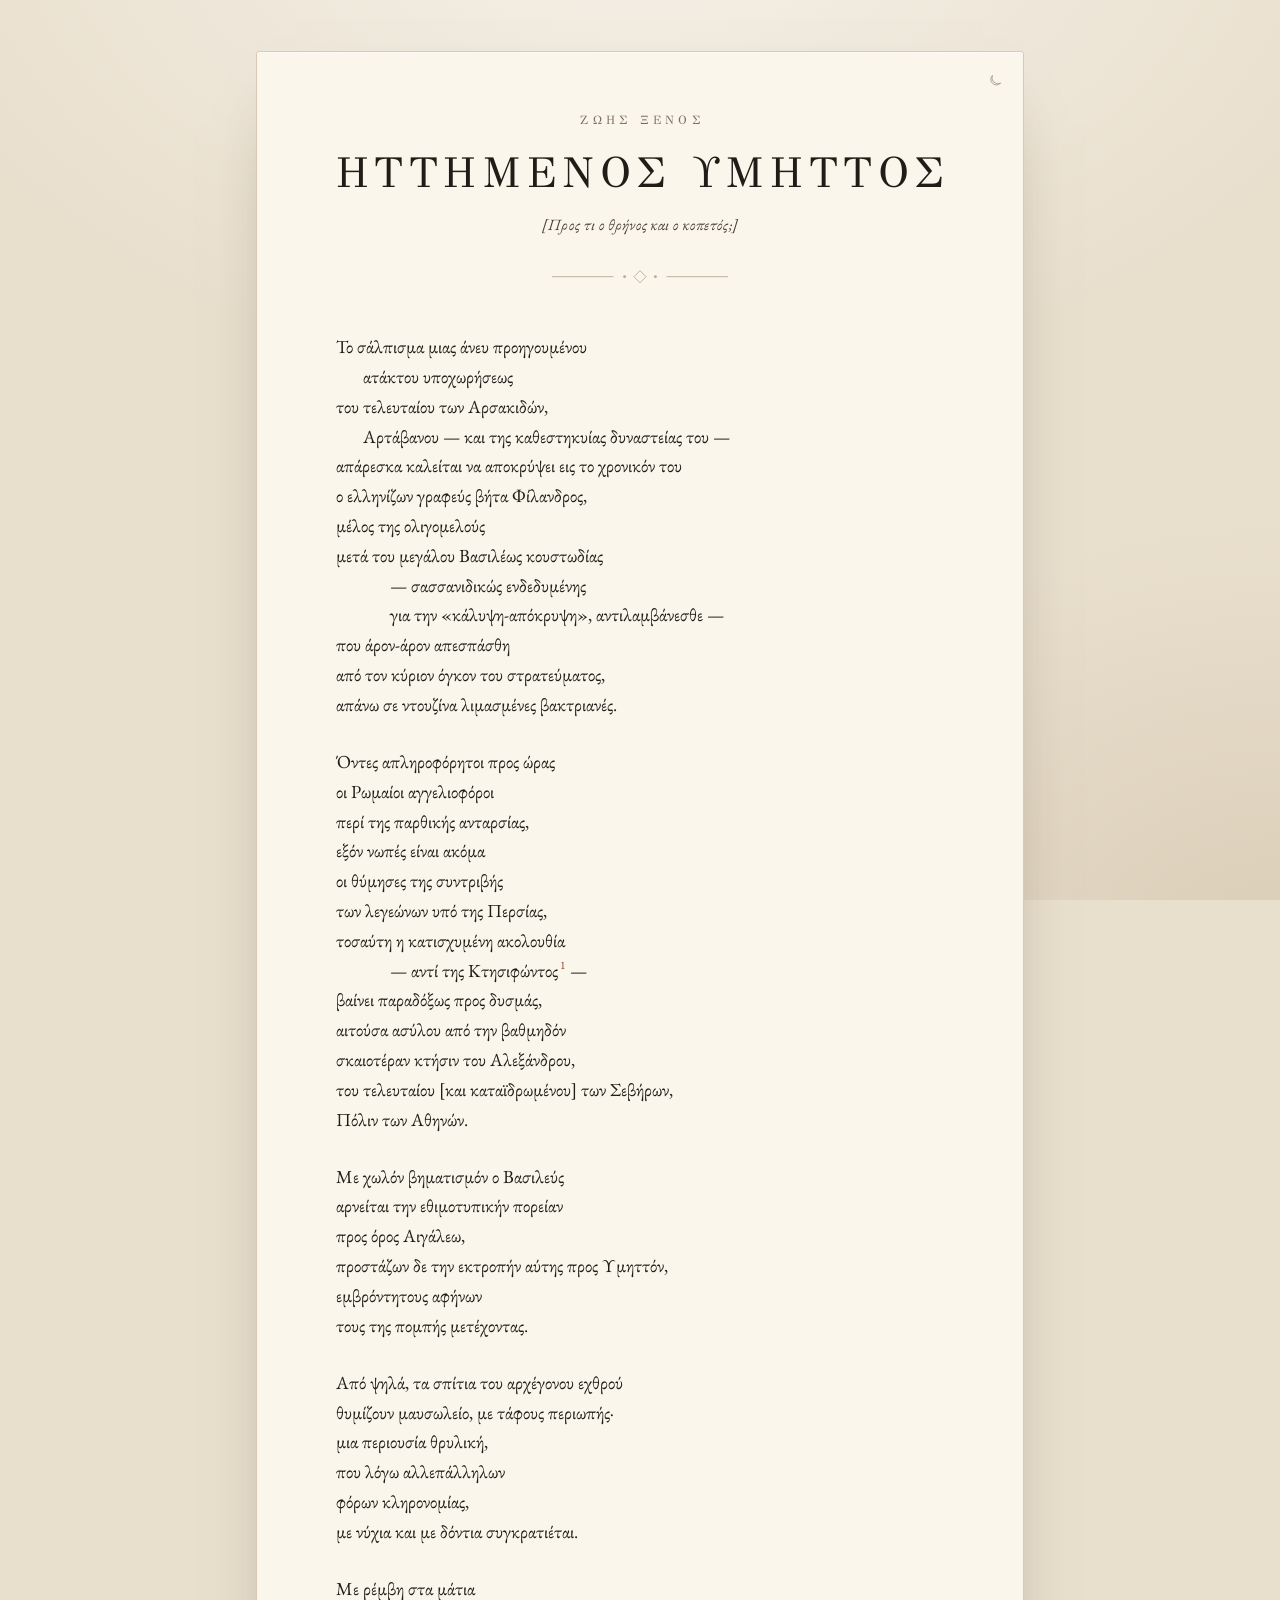
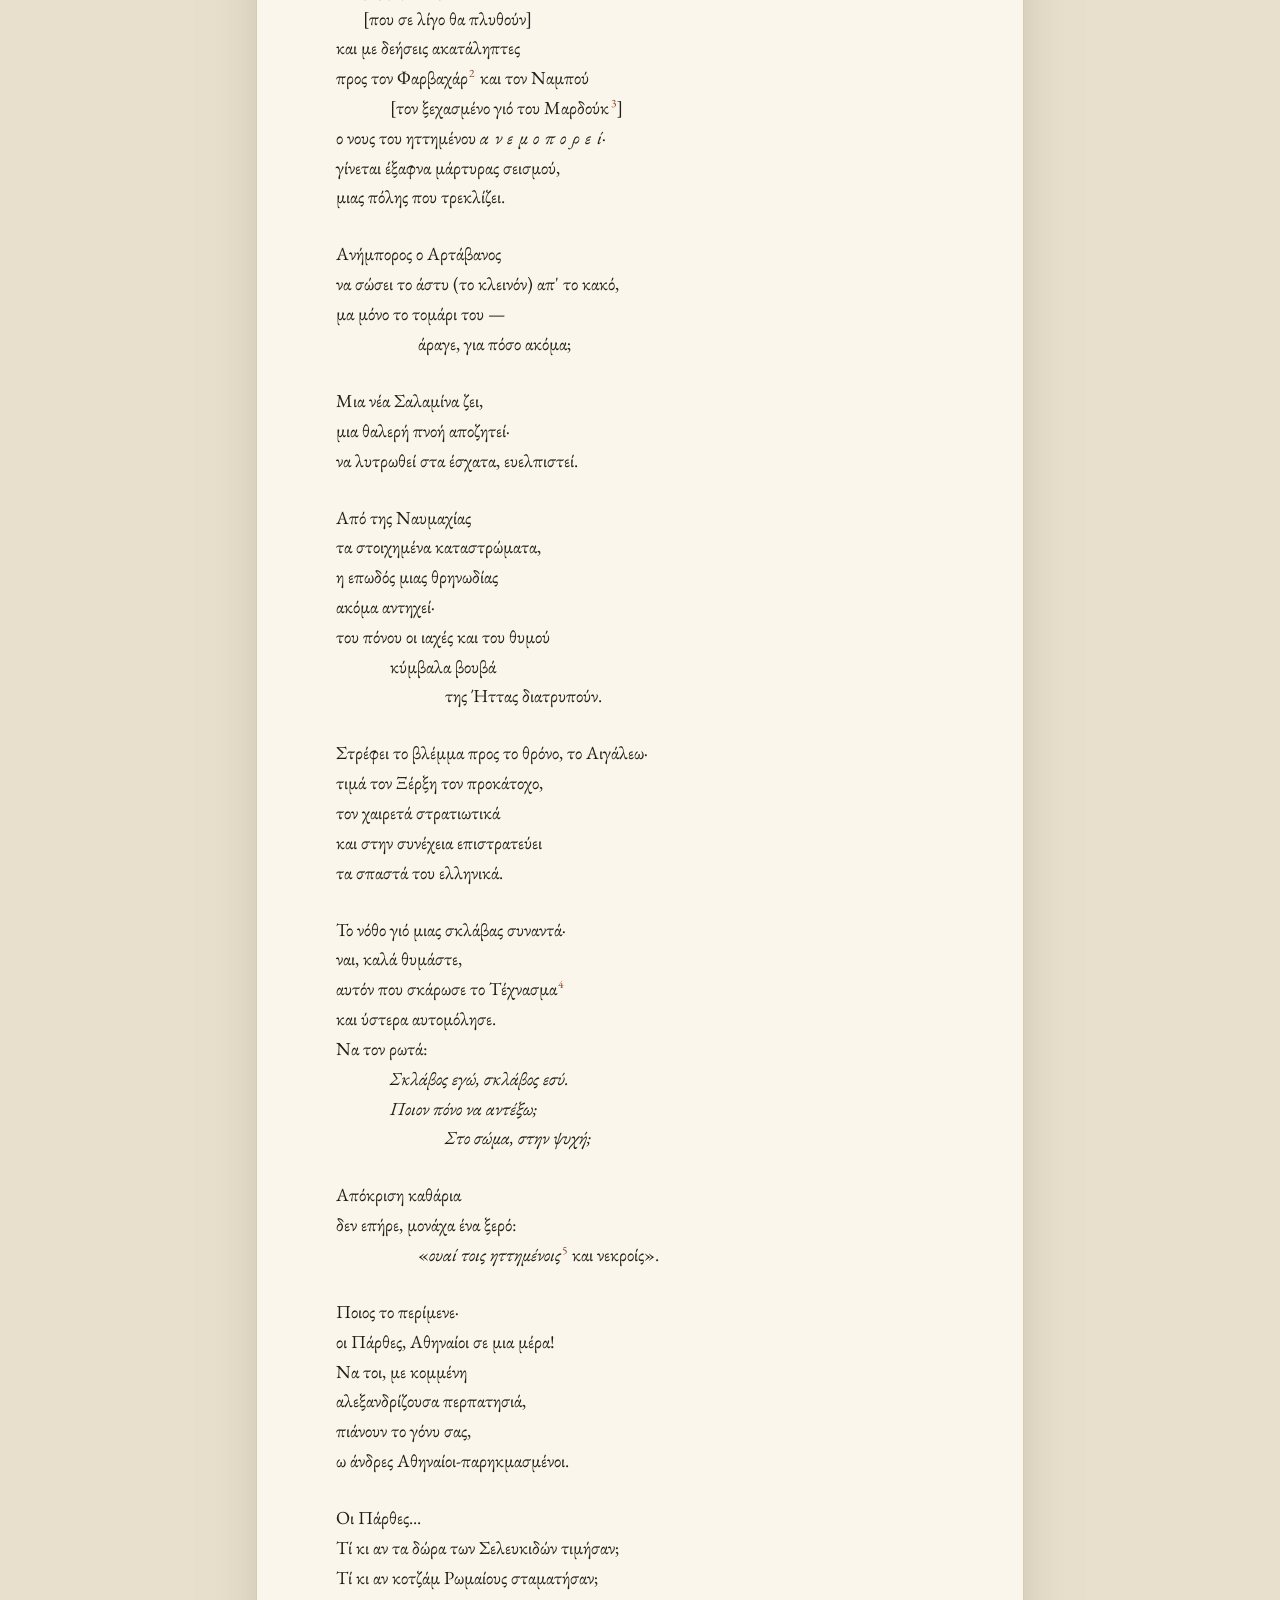
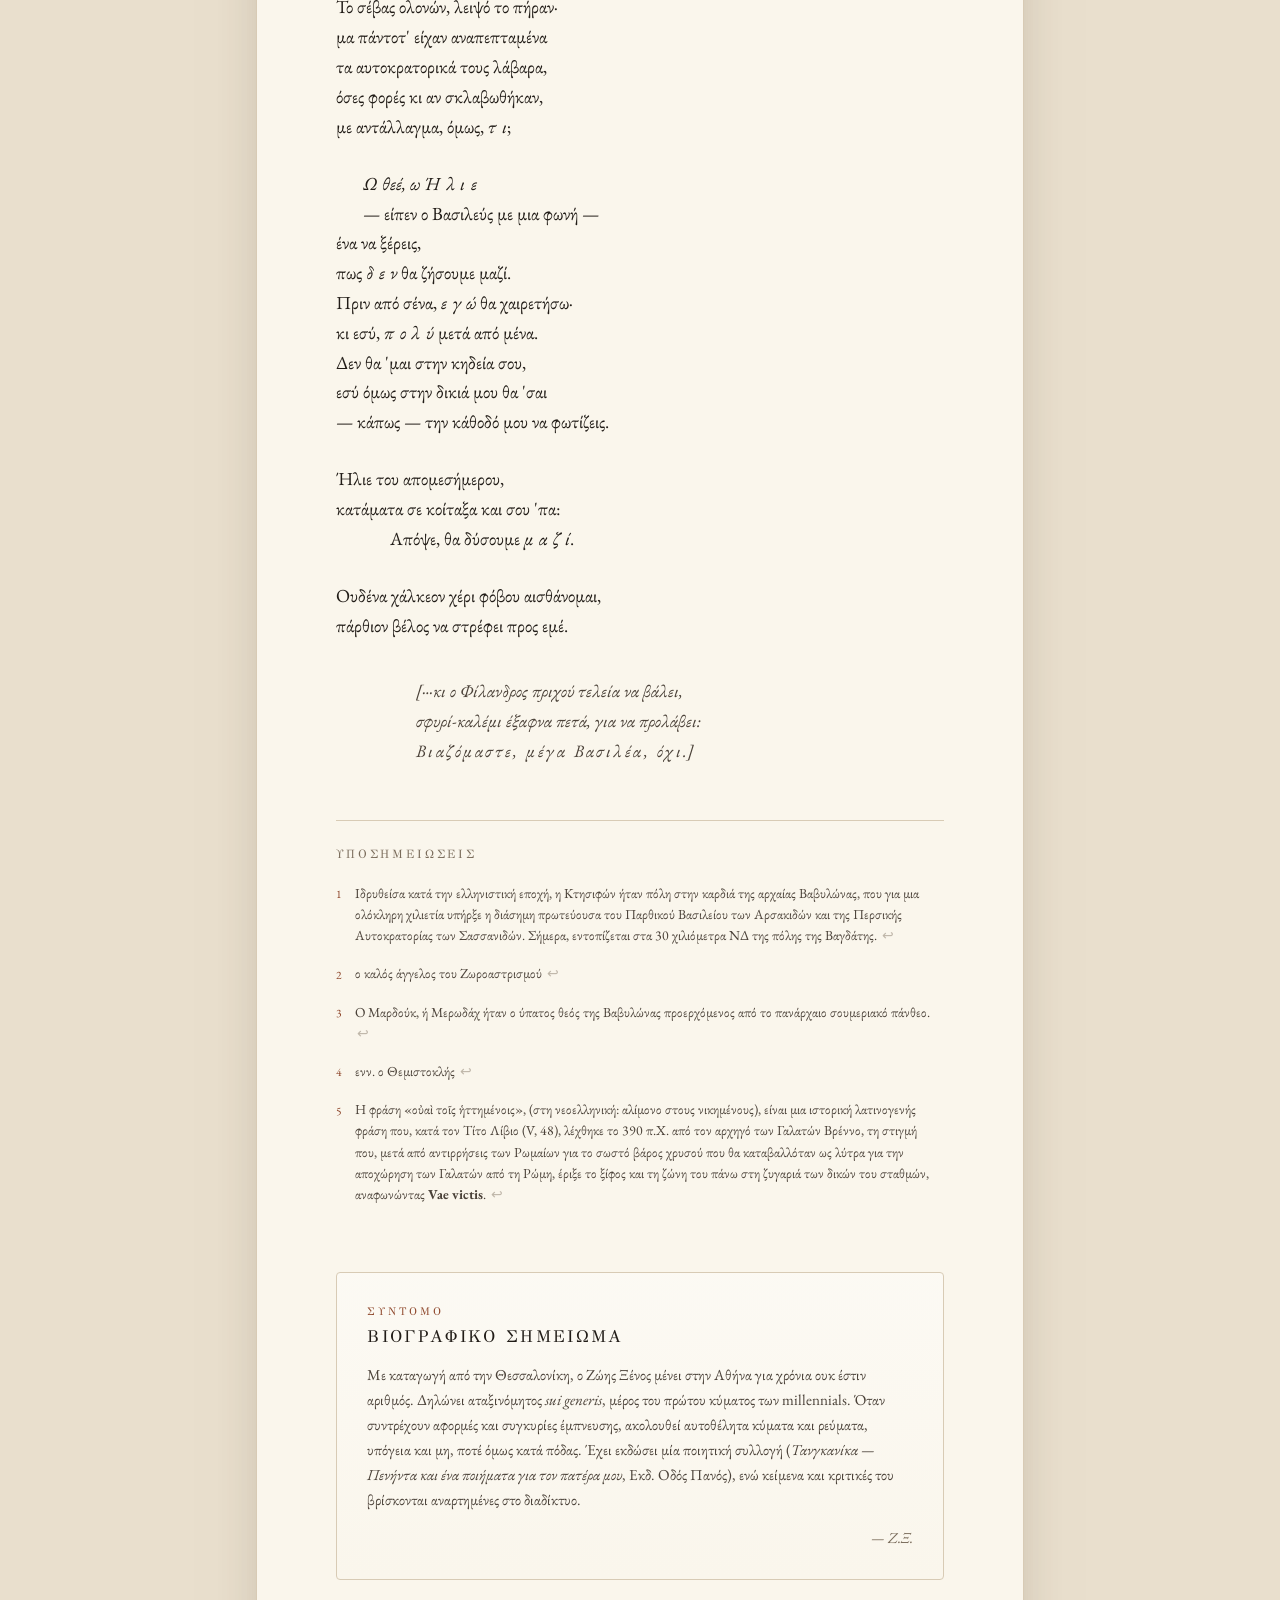
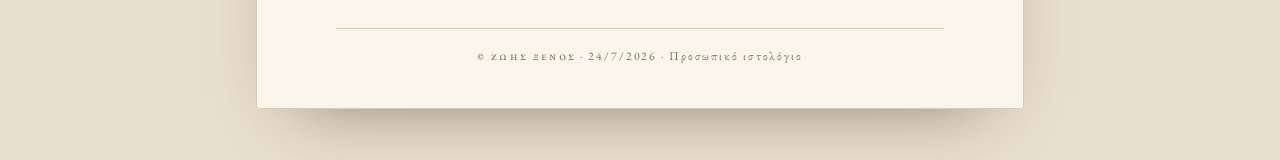
==== commit 0009cf2d: "index.html" ====
--- a/index.html
+++ b/index.html
@@ -648,8 +648,8 @@
   </aside>
 
   <aside class="bio" aria-labelledby="bio-title">
-    <p class="kicker">Σημείωμα</p>
-    <h2 id="bio-title">Σύντομο βιογραφικό σημείωμα</h2>
+    <p class="kicker">Σύντομο</p>
+    <h2 id="bio-title">Βιογραφικό σημείωμα</h2>
     <p>Με καταγωγή από την Θεσσαλονίκη, ο Ζώης Ξένος μένει στην Αθήνα για χρόνια ουκ έστιν αριθμός. Δηλώνει αταξινόμητος <em lang="la">sui generis</em>, μέρος του πρώτου κύματος των <span lang="en">millennials</span>. Όταν συντρέχουν αφορμές και συγκυρίες έμπνευσης, ακολουθεί αυτοθέλητα κύματα και ρεύματα, υπόγεια και μη, ποτέ όμως κατά πόδας. Έχει εκδώσει μία ποιητική συλλογή (<cite>Τανγκανίκα — Πενήντα και ένα ποιήματα για τον πατέρα μου</cite>, Εκδ. Οδός Πανός), ενώ κείμενα και κριτικές του βρίσκονται αναρτημένες στο διαδίκτυο.</p>
     <p class="sig">— Ζ.Ξ.</p>
   </aside>
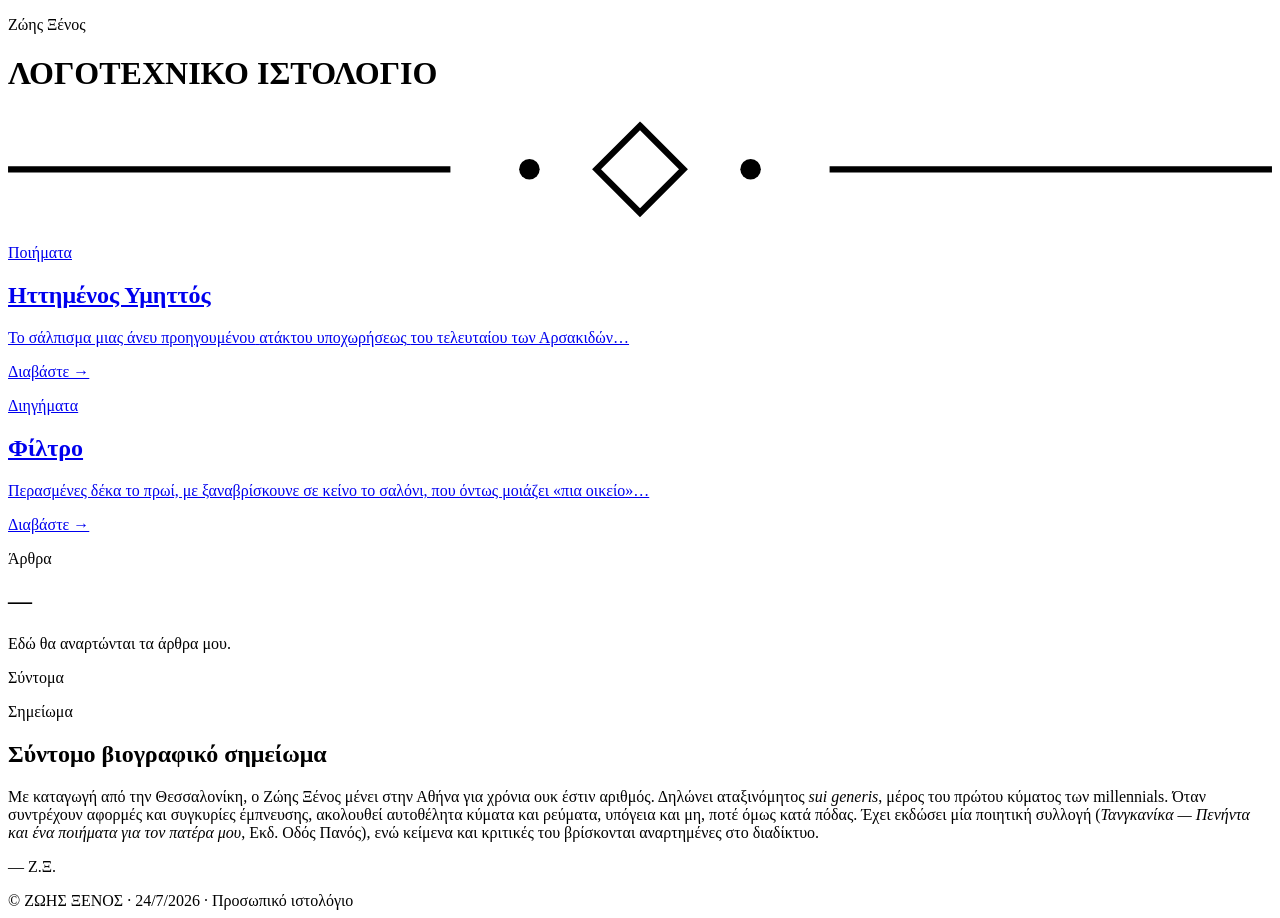
==== commit a8ef4182: "index.html" ====
--- a/index.html
+++ b/index.html
@@ -4,467 +4,44 @@
 <meta charset="UTF-8">
 <meta name="viewport" content="width=device-width, initial-scale=1.0">
 <meta name="color-scheme" content="light dark">
-<title>Ηττημένος Υμηττός · Ζώης Ξένος</title>
-<meta name="description" content="«Ηττημένος Υμηττός» — ποίημα του Ζώη Ξένου. Με υποσημειώσεις και σύντομο βιογραφικό σημείωμα.">
+<title>Λογοτεχνικό ιστολόγιο του Ζώη Ξένου</title>
+<meta name="description" content="Λογοτεχνικό ιστολόγιο του Ζώη Ξένου.">
 <meta name="author" content="Ζώης Ξένος">
-<meta property="og:type" content="article">
+<meta property="og:type" content="website">
 <meta property="og:locale" content="el_GR">
-<meta property="og:title" content="Ηττημένος Υμηττός · Ζώης Ξένος">
-<meta property="og:description" content="Ποίημα του Ζώη Ξένου, με υποσημειώσεις και βιογραφικό σημείωμα.">
+<meta property="og:site_name" content="Λογοτεχνικό ιστολόγιο του Ζώη Ξένου">
+<meta property="og:title" content="Λογοτεχνικό ιστολόγιο του Ζώη Ξένου">
+<meta property="og:description" content="Λογοτεχνικό ιστολόγιο του Ζώη Ξένου.">
 <link rel="icon" href="data:image/svg+xml,%3Csvg xmlns='http://www.w3.org/2000/svg' viewBox='0 0 64 64'%3E%3Crect width='64' height='64' rx='10' fill='%231f1b17'/%3E%3Ctext x='32' y='46' font-family='Georgia,serif' font-size='38' fill='%23f7f2e7' text-anchor='middle'%3E%CE%9E%3C/text%3E%3C/svg%3E">
 <link rel="preconnect" href="https://fonts.googleapis.com">
 <link rel="preconnect" href="https://fonts.gstatic.com" crossorigin>
 <link href="https://fonts.googleapis.com/css2?family=EB+Garamond:ital,wght@0,400;0,500;0,600;1,400;1,500&family=GFS+Didot&display=swap" rel="stylesheet">
-<script>
-  /* Θέμα πριν το πρώτο ζωγραφικό καρέ, ώστε να μην υπάρχει αναλαμπή. */
-  (function () {
-    var saved = null;
-    try { saved = localStorage.getItem('theme'); } catch (e) {}
-    var dark = saved ? saved === 'dark' : window.matchMedia('(prefers-color-scheme: dark)').matches;
-    var root = document.documentElement;
-    root.setAttribute('data-theme', dark ? 'dark' : 'light');
-    root.style.colorScheme = dark ? 'dark' : 'light';
-  })();
-</script>
-<style>
-  /* ---------- Παλέτα & μεταβλητές ---------- */
-  :root {
-    --font-text: "EB Garamond", "Gentium Book Plus", "Palatino Linotype", "Book Antiqua", Georgia, "Times New Roman", serif;
-    --font-display: "GFS Didot", var(--font-text);
-
-    --paper: #faf6ec;
-    --paper-edge: #e9dfcd;
-    --ink: #211c17;
-    --ink-2: #4a4138;
-    --ink-3: #796b5a;
-    --rule: #d8cbb5;
-    --rule-strong: #b9a98f;
-    --accent: #8d4529;
-    --target-bg: #f3e7d3;
-
-    --measure: 38rem;
-    --indent-step: clamp(0.7rem, 2.6vw, 1.7rem);
-    color-scheme: light;
-  }
-
-  :root[data-theme="dark"] {
-    --paper: #191510;
-    --paper-edge: #0e0b08;
-    --ink: #eae2d2;
-    --ink-2: #c6baa7;
-    --ink-3: #9a8d7b;
-    --rule: #3a3227;
-    --rule-strong: #584c3c;
-    --accent: #d99a76;
-    --target-bg: #2b241a;
-    color-scheme: dark;
-  }
-
-  *, *::before, *::after { box-sizing: border-box; }
-
-  html {
-    scroll-behavior: smooth;
-    -webkit-text-size-adjust: 100%;
-  }
-
-  body {
-    margin: 0;
-    padding: clamp(1rem, 4vw, 3.5rem) clamp(0.85rem, 4vw, 2rem);
-    font-family: var(--font-text);
-    font-size: clamp(1.02rem, 0.96rem + 0.3vw, 1.16rem);
-    line-height: 1.65;
-    color: var(--ink);
-    background-color: var(--paper-edge);
-    background-image:
-      radial-gradient(70rem 45rem at 50% -12%, rgba(255, 255, 255, 0.55), transparent 70%),
-      radial-gradient(50rem 40rem at 100% 108%, rgba(150, 124, 84, 0.18), transparent 70%);
-    background-attachment: fixed;
-    -webkit-font-smoothing: antialiased;
-    text-rendering: optimizeLegibility;
-    font-kerning: normal;
-    font-variant-ligatures: common-ligatures;
-  }
-
-  :root[data-theme="dark"] body {
-    background-image:
-      radial-gradient(70rem 45rem at 50% -12%, rgba(255, 240, 205, 0.06), transparent 70%),
-      radial-gradient(50rem 40rem at 100% 108%, rgba(120, 80, 40, 0.18), transparent 70%);
-  }
-
-  ::selection { background: #e8d5b8; color: #211c17; }
-
-  a {
-    color: inherit;
-    text-decoration-color: var(--rule-strong);
-    text-underline-offset: 0.18em;
-  }
-  a:focus-visible,
-  button:focus-visible {
-    outline: 2px solid var(--accent);
-    outline-offset: 3px;
-    border-radius: 2px;
-  }
-
-  /* ---------- Σελίδα ---------- */
-  .page {
-    position: relative;
-    max-width: 48rem;
-    margin: 0 auto;
-    padding: clamp(1.5rem, 5vw, 3.6rem) clamp(1.2rem, 5.5vw, 4.2rem) clamp(1.6rem, 4vw, 2.6rem);
-    background: var(--paper);
-    border: 1px solid var(--rule);
-    border-radius: 3px;
-    box-shadow:
-      0 30px 70px -42px rgba(58, 42, 24, 0.65),
-      0 1px 0 rgba(255, 255, 255, 0.55) inset;
-  }
-
-  :root[data-theme="dark"] .page {
-    box-shadow:
-      0 30px 70px -42px rgba(0, 0, 0, 0.9),
-      0 1px 0 rgba(255, 240, 210, 0.04) inset;
-  }
-
-  /* ---------- Διακόπτης θέματος ---------- */
-  .theme-toggle {
-    position: absolute;
-    top: 0.7rem;
-    right: 0.7rem;
-    display: grid;
-    place-items: center;
-    width: 2.2rem;
-    height: 2.2rem;
-    padding: 0;
-    color: var(--ink-3);
-    background: transparent;
-    border: 1px solid transparent;
-    border-radius: 50%;
-    cursor: pointer;
-    opacity: 0.6;
-    transition: opacity 0.2s ease, color 0.2s ease, border-color 0.2s ease, transform 0.2s ease;
-  }
-  .theme-toggle:hover {
-    opacity: 1;
-    color: var(--ink);
-    border-color: var(--rule);
-  }
-  .theme-toggle:active { transform: scale(0.94); }
-  .theme-toggle svg {
-    width: 1.05rem;
-    height: 1.05rem;
-    fill: none;
-    stroke: currentColor;
-    stroke-width: 1.4;
-    stroke-linecap: round;
-    stroke-linejoin: round;
-  }
-  .theme-toggle .icon-sun { display: none; }
-  :root[data-theme="dark"] .theme-toggle .icon-sun { display: block; }
-  :root[data-theme="dark"] .theme-toggle .icon-moon { display: none; }
-
-  /* ---------- Κεφαλίδα ---------- */
-  .masthead {
-    text-align: center;
-    margin-bottom: clamp(2rem, 5vw, 3rem);
-  }
-
-  .author {
-    margin: 0 0 1.1rem;
-    font-family: var(--font-display);
-    font-size: 0.78rem;
-    letter-spacing: 0.34em;
-    text-indent: 0.34em;
-    text-transform: uppercase;
-    color: var(--ink-3);
-  }
-
-  h1 {
-    margin: 0;
-    font-family: var(--font-display);
-    font-size: clamp(1.55rem, 1.05rem + 2.4vw, 2.7rem);
-    font-weight: 400;
-    line-height: 1.16;
-    letter-spacing: 0.13em;
-    text-indent: 0.13em;
-    color: var(--ink);
-    text-wrap: balance;
-  }
-
-  .subhead {
-    margin: 0.9rem 0 0;
-    font-size: 0.98rem;
-    font-style: italic;
-    letter-spacing: 0.02em;
-    color: var(--ink-2);
-    text-wrap: balance;
-  }
-
-  .rule-orn {
-    display: block;
-    width: clamp(9rem, 34vw, 11rem);
-    height: auto;
-    margin: clamp(1.4rem, 3.5vw, 1.9rem) auto 0;
-    color: var(--rule-strong);
-  }
-
-  /* ---------- Ποίημα ---------- */
-  .poem {
-    max-width: var(--measure);
-    margin: 0 auto;
-    font-size: clamp(1.02rem, 0.97rem + 0.26vw, 1.15rem);
-    line-height: 1.62;
-  }
-
-  .stanza {
-    margin: 0 0 1.7rem;
-  }
-  .stanza:last-of-type { margin-bottom: 0; }
-
-  .line {
-    display: block;
-    padding-left: calc(var(--i, 0) * var(--indent-step));
-  }
-
-  em, .italic { font-style: italic; }
-
-  /* Αραιωμένη έμφαση: αντί για κενά διαστήματα, σωστό letter-spacing */
-  .track {
-    font-style: italic;
-    letter-spacing: 0.3em;
-    margin-right: -0.3em;
-  }
-
-  /* Κλείσιμο ποιήματος, ελαφρώς δεξιά */
-  .coda {
-    max-width: 33rem;
-    margin: 2.3rem 0 0 auto;
-    padding: 0;
-    font-size: 0.95em;
-    font-style: italic;
-    color: var(--ink-2);
-  }
-  .coda .line + .line { margin-top: 0.1rem; }
-  .coda .track { letter-spacing: 0.14em; margin-right: -0.14em; }
-
-  /* ---------- Υποσημειώσεις ---------- */
-  .fn {
-    line-height: 0;
-    font-size: 0.62em;
-    vertical-align: super;
-  }
-  .fn a {
-    color: var(--accent);
-    text-decoration: none;
-    padding: 0 0.12em;
-    font-variant-numeric: lining-nums;
-  }
-  .fn a:hover { text-decoration: underline; }
-
-  .notes {
-    max-width: var(--measure);
-    margin: clamp(2.4rem, 6vw, 3.4rem) auto 0;
-    padding-top: 1.5rem;
-    border-top: 1px solid var(--rule);
-  }
-
-  .notes-title {
-    margin: 0 0 1rem;
-    font-family: var(--font-display);
-    font-size: 0.74rem;
-    font-weight: 400;
-    letter-spacing: 0.24em;
-    text-transform: uppercase;
-    color: var(--ink-3);
-    text-wrap: balance;
-  }
-
-  .notes-list {
-    margin: 0;
-    padding: 0;
-    list-style: none;
-    display: grid;
-    gap: 0.75rem;
-  }
-
-  .notes-list li {
-    position: relative;
-    padding: 0.15rem 0.5rem 0.15rem 1.7rem;
-    margin-left: -0.5rem;
-    font-size: 0.86rem;
-    line-height: 1.55;
-    color: var(--ink-2);
-    scroll-margin-top: 1.5rem;
-    border-radius: 3px;
-  }
-
-  .notes-list li:target {
-    background: var(--target-bg);
-  }
-
-  .notes-list .num {
-    position: absolute;
-    left: 0.5rem;
-    top: 0.42em;
-    font-size: 0.72rem;
-    color: var(--accent);
-    font-variant-numeric: lining-nums;
-  }
-
-  .notes-list .back {
-    margin-left: 0.15em;
-    color: var(--ink-3);
-    text-decoration: none;
-    opacity: 0.45;
-    transition: opacity 0.15s ease;
-  }
-  .notes-list .back:hover,
-  .notes-list .back:focus-visible { opacity: 1; }
-
-  /* ---------- Βιογραφικό ---------- */
-  .bio {
-    max-width: var(--measure);
-    margin: clamp(2.8rem, 7vw, 4rem) auto 0;
-    padding: clamp(1.2rem, 3.5vw, 1.8rem) clamp(1.1rem, 3.5vw, 1.9rem);
-    background: var(--paper);
-    background: linear-gradient(180deg, color-mix(in srgb, var(--paper) 60%, #fff 40%), var(--paper));
-    border: 1px solid var(--rule);
-    border-radius: 4px;
-    font-size: 0.95rem;
-    color: var(--ink-2);
-    break-inside: avoid;
-  }
-
-  :root[data-theme="dark"] .bio {
-    background: linear-gradient(180deg, #1f1a13, var(--paper));
-  }
-
-  .bio h2 {
-    margin: 0.15rem 0 0.8rem;
-    font-family: var(--font-display);
-    font-size: 1.04rem;
-    font-weight: 400;
-    letter-spacing: 0.14em;
-    text-transform: uppercase;
-    color: var(--ink);
-    text-wrap: balance;
-  }
-
-  .bio .kicker {
-    margin: 0;
-    font-family: var(--font-display);
-    font-size: 0.7rem;
-    letter-spacing: 0.26em;
-    text-transform: uppercase;
-    color: var(--accent);
-  }
-
-  .bio p { margin: 0 0 0.75rem; }
-  .bio p:last-child { margin-bottom: 0; }
-  .bio cite { font-style: italic; }
-
-  .sig {
-    margin-top: 1rem;
-    text-align: right;
-    font-style: italic;
-    color: var(--ink-3);
-  }
-
-  /* ---------- Κολοφώνας ---------- */
-  .colophon {
-    max-width: var(--measure);
-    margin: clamp(2rem, 5vw, 3rem) auto 0;
-    padding-top: 1.1rem;
-    border-top: 1px solid var(--rule);
-    text-align: center;
-    font-size: 0.74rem;
-    letter-spacing: 0.16em;
-    color: var(--ink-3);
-  }
-  .colophon .small-caps {
-    font-variant-caps: all-small-caps;
-    letter-spacing: 0.2em;
-  }
-
-  /* ---------- Κίνηση ---------- */
-  @media (prefers-reduced-motion: no-preference) {
-    .page {
-      animation: rise 0.7s cubic-bezier(0.2, 0.7, 0.2, 1) both;
-    }
-    @keyframes rise {
-      from { opacity: 0; transform: translateY(10px); }
-      to   { opacity: 1; transform: none; }
-    }
-  }
-
-  @media (prefers-reduced-motion: reduce) {
-    html { scroll-behavior: auto; }
-    .theme-toggle { transition: none; }
-  }
-
-  /* ---------- Μικρές οθόνες ---------- */
-  @media (max-width: 540px) {
-    .author { letter-spacing: 0.26em; text-indent: 0.26em; }
-    h1 { letter-spacing: 0.1em; text-indent: 0.1em; }
-    .track { letter-spacing: 0.2em; margin-right: -0.2em; }
-    .coda .track { letter-spacing: 0.06em; margin-right: -0.06em; }
-    .notes-list li { font-size: 0.83rem; }
-    .colophon { letter-spacing: 0.1em; }
-  }
-
-  /* ---------- Εκτύπωση ---------- */
-  @media print {
-    :root,
-    :root[data-theme="dark"] {
-      --paper: #fff;
-      --paper-edge: #fff;
-      --ink: #000;
-      --ink-2: #1a1a1a;
-      --ink-3: #333;
-      --rule: #bbb;
-      --rule-strong: #999;
-      --accent: #000;
-      --target-bg: transparent;
-    }
-    body {
-      background: #fff;
-      color: #000;
-      padding: 0;
-      font-size: 11.5pt;
-    }
-    .page {
-      max-width: none;
-      padding: 0;
-      border: 0;
-      box-shadow: none;
-    }
-    .theme-toggle { display: none; }
-    .notes-list li:target { background: none; }
-    .back { display: none; }
-    .notes, .bio { break-inside: avoid; }
-    .stanza { break-inside: avoid; }
-    a { text-decoration: none; }
-  }
-</style>
+<script src="theme.js"></script>
+<link rel="stylesheet" href="style.css">
 </head>
 <body>
 
 <main class="page">
 
-  <button class="theme-toggle" id="theme-toggle" type="button" hidden
-          aria-pressed="false" aria-label="Ενεργοποίηση σκοτεινού θέματος" title="Σκοτεινό θέμα">
-    <svg class="icon-moon" viewBox="0 0 24 24" aria-hidden="true">
-      <path d="M20.5 14.8A8.6 8.6 0 0 1 9.2 3.5a7.1 7.1 0 1 0 11.3 11.3Z"/>
-    </svg>
-    <svg class="icon-sun" viewBox="0 0 24 24" aria-hidden="true">
-      <circle cx="12" cy="12" r="4"/>
-      <path d="M12 2.4v2.2M12 19.4v2.2M2.4 12h2.2M19.4 12h2.2M5.2 5.2l1.6 1.6M17.2 17.2l1.6 1.6M18.8 5.2l-1.6 1.6M6.8 17.2l-1.6 1.6"/>
-    </svg>
-  </button>
+  <div class="page-top">
+    <span class="crumb" aria-hidden="true"></span>
+    <div class="page-top-right">
+      <button class="theme-toggle" id="theme-toggle" type="button" hidden
+              aria-pressed="false" aria-label="Ενεργοποίηση σκοτεινού θέματος" title="Σκοτεινό θέμα">
+        <svg class="icon-moon" viewBox="0 0 24 24" aria-hidden="true">
+          <path d="M20.5 14.8A8.6 8.6 0 0 1 9.2 3.5a7.1 7.1 0 1 0 11.3 11.3Z"/>
+        </svg>
+        <svg class="icon-sun" viewBox="0 0 24 24" aria-hidden="true">
+          <circle cx="12" cy="12" r="4"/>
+          <path d="M12 2.4v2.2M12 19.4v2.2M2.4 12h2.2M19.4 12h2.2M5.2 5.2l1.6 1.6M17.2 17.2l1.6 1.6M18.8 5.2l-1.6 1.6M6.8 17.2l-1.6 1.6"/>
+        </svg>
+      </button>
+    </div>
+  </div>
 
   <header class="masthead">
     <p class="author">Ζώης Ξένος</p>
-    <h1>ΗΤΤΗΜΕΝΟΣ ΥΜΗΤΤΟΣ</h1>
-    <p class="subhead">[Προς τι ο θρήνος και ο κοπετός;]</p>
+    <h1 class="site-title">ΛΟΓΟΤΕΧΝΙΚΟ ΙΣΤΟΛΟΓΙΟ</h1>
 
     <svg class="rule-orn" viewBox="0 0 160 14" aria-hidden="true" focusable="false">
       <path d="M0 7h56M104 7h56" stroke="currentColor" stroke-width="0.8" fill="none"/>
@@ -474,182 +51,38 @@
     </svg>
   </header>
 
-  <article class="poem">
+  <section class="works" aria-label="Έργα">
 
-    <p class="stanza">
-      <span class="line">Το σάλπισμα μιας άνευ προηγουμένου</span>
-      <span class="line" style="--i:1">ατάκτου υποχωρήσεως</span>
-      <span class="line">του τελευταίου των Αρσακιδών,</span>
-      <span class="line" style="--i:1">Αρτάβανου — και της καθεστηκυίας δυναστείας του —</span>
-      <span class="line">απάρεσκα καλείται να αποκρύψει εις το χρονικόν του</span>
-      <span class="line">ο ελληνίζων γραφεύς βήτα Φίλανδρος,</span>
-      <span class="line">μέλος της ολιγομελούς</span>
-      <span class="line">μετά του μεγάλου Βασιλέως κουστωδίας</span>
-      <span class="line" style="--i:2">— σασσανιδικώς ενδεδυμένης</span>
-      <span class="line" style="--i:2">για την «κάλυψη-απόκρυψη», αντιλαμβάνεσθε —</span>
-      <span class="line">που άρον-άρον απεσπάσθη</span>
-      <span class="line">από τον κύριον όγκον του στρατεύματος,</span>
-      <span class="line">απάνω σε ντουζίνα λιμασμένες βακτριανές.</span>
-    </p>
+    <a class="card" href="ittimenos-ymittos.html">
+      <p class="card-kind">Ποιήματα</p>
+      <h2 class="card-title">Ηττημένος Υμηττός</h2>
+      <p class="card-excerpt">
+        <span class="verse">Το σάλπισμα μιας άνευ προηγουμένου</span>
+        <span class="verse">ατάκτου υποχωρήσεως</span>
+        <span class="verse">του τελευταίου των Αρσακιδών…</span>
+      </p>
+      <span class="card-cta">Διαβάστε →</span>
+    </a>
 
-    <p class="stanza">
-      <span class="line">Όντες απληροφόρητοι προς ώρας</span>
-      <span class="line">οι Ρωμαίοι αγγελιοφόροι</span>
-      <span class="line">περί της παρθικής ανταρσίας,</span>
-      <span class="line">εξόν νωπές είναι ακόμα</span>
-      <span class="line">οι θύμησες της συντριβής</span>
-      <span class="line">των λεγεώνων υπό της Περσίας,</span>
-      <span class="line">τοσαύτη η κατισχυμένη ακολουθία</span>
-      <span class="line" style="--i:2">— αντί της Κτησιφώντος<sup class="fn"><a href="#fn1" id="ref1" aria-label="Υποσημείωση 1">1</a></sup> —</span>
-      <span class="line">βαίνει παραδόξως προς δυσμάς,</span>
-      <span class="line">αιτούσα ασύλου από την βαθμηδόν</span>
-      <span class="line">σκαιοτέραν κτήσιν του Αλεξάνδρου,</span>
-      <span class="line">του τελευταίου [και καταϊδρωμένου] των Σεβήρων,</span>
-      <span class="line">Πόλιν των Αθηνών.</span>
-    </p>
+    <a class="card" href="filtro.html">
+      <p class="card-kind">Διηγήματα</p>
+      <h2 class="card-title">Φίλτρο</h2>
+      <p class="card-excerpt">Περασμένες δέκα το πρωί, με ξαναβρίσκουνε σε κείνο το σαλόνι, που όντως μοιάζει «πια οικείο»…</p>
+      <span class="card-cta">Διαβάστε →</span>
+    </a>
 
-    <p class="stanza">
-      <span class="line">Με χωλόν βηματισμόν ο Βασιλεύς</span>
-      <span class="line">αρνείται την εθιμοτυπικήν πορείαν</span>
-      <span class="line">προς όρος Αιγάλεω,</span>
-      <span class="line">προστάζων δε την εκτροπήν αύτης προς Υμηττόν,</span>
-      <span class="line">εμβρόντητους αφήνων</span>
-      <span class="line">τους της πομπής μετέχοντας.</span>
-    </p>
-
-    <p class="stanza">
-      <span class="line">Από ψηλά, τα σπίτια του αρχέγονου εχθρού</span>
-      <span class="line">θυμίζουν μαυσωλείο, με τάφους περιωπής·</span>
-      <span class="line">μια περιουσία θρυλική,</span>
-      <span class="line">που λόγω αλλεπάλληλων</span>
-      <span class="line">φόρων κληρονομίας,</span>
-      <span class="line">με νύχια και με δόντια συγκρατιέται.</span>
-    </p>
-
-    <p class="stanza">
-      <span class="line">Με ρέμβη στα μάτια</span>
-      <span class="line" style="--i:1">[που σε λίγο θα πλυθούν]</span>
-      <span class="line">και με δεήσεις ακατάληπτες</span>
-      <span class="line">προς τον Φαρβαχάρ<sup class="fn"><a href="#fn2" id="ref2" aria-label="Υποσημείωση 2">2</a></sup> και τον Ναμπού</span>
-      <span class="line" style="--i:2">[τον ξεχασμένο γιό του Μαρδούκ<sup class="fn"><a href="#fn3" id="ref3" aria-label="Υποσημείωση 3">3</a></sup>]</span>
-      <span class="line">ο νους του ηττημένου <em class="track">ανεμοπορεί</em>·</span>
-      <span class="line">γίνεται έξαφνα μάρτυρας σεισμού,</span>
-      <span class="line">μιας πόλης που τρεκλίζει.</span>
-    </p>
-
-    <p class="stanza">
-      <span class="line">Ανήμπορος ο Αρτάβανος</span>
-      <span class="line">να σώσει το άστυ (το κλεινόν) απ' το κακό,</span>
-      <span class="line">μα μόνο το τομάρι του —</span>
-      <span class="line" style="--i:3">άραγε, για πόσο ακόμα;</span>
-    </p>
-
-    <p class="stanza">
-      <span class="line">Μια νέα Σαλαμίνα ζει,</span>
-      <span class="line">μια θαλερή πνοή αποζητεί·</span>
-      <span class="line">να λυτρωθεί στα έσχατα, ευελπιστεί.</span>
-    </p>
-
-    <p class="stanza">
-      <span class="line">Από της Ναυμαχίας</span>
-      <span class="line">τα στοιχημένα καταστρώματα,</span>
-      <span class="line">η επωδός μιας θρηνωδίας</span>
-      <span class="line">ακόμα αντηχεί·</span>
-      <span class="line">του πόνου οι ιαχές και του θυμού</span>
-      <span class="line" style="--i:2">κύμβαλα βουβά</span>
-      <span class="line" style="--i:4">της Ήττας διατρυπούν.</span>
-    </p>
-
-    <p class="stanza">
-      <span class="line">Στρέφει το βλέμμα προς το θρόνο, το Αιγάλεω·</span>
-      <span class="line">τιμά τον Ξέρξη τον προκάτοχο,</span>
-      <span class="line">τον χαιρετά στρατιωτικά</span>
-      <span class="line">και στην συνέχεια επιστρατεύει</span>
-      <span class="line">τα σπαστά του ελληνικά.</span>
-    </p>
-
-    <p class="stanza">
-      <span class="line">Το νόθο γιό μιας σκλάβας συναντά·</span>
-      <span class="line">ναι, καλά θυμάστε,</span>
-      <span class="line">αυτόν που σκάρωσε το Τέχνασμα<sup class="fn"><a href="#fn4" id="ref4" aria-label="Υποσημείωση 4">4</a></sup></span>
-      <span class="line">και ύστερα αυτομόλησε.</span>
-      <span class="line">Να τον ρωτά:</span>
-      <span class="line" style="--i:2"><em>Σκλάβος εγώ, σκλάβος εσύ.</em></span>
-      <span class="line" style="--i:2"><em>Ποιον πόνο να αντέξω;</em></span>
-      <span class="line" style="--i:4"><em>Στο σώμα, στην ψυχή;</em></span>
-    </p>
-
-    <p class="stanza">
-      <span class="line">Απόκριση καθάρια</span>
-      <span class="line">δεν επήρε, μονάχα ένα ξερό:</span>
-      <span class="line" style="--i:3">«<em>ουαί τοις ηττημένοις</em><sup class="fn"><a href="#fn5" id="ref5" aria-label="Υποσημείωση 5">5</a></sup> και νεκροίς».</span>
-    </p>
-
-    <p class="stanza">
-      <span class="line">Ποιος το περίμενε·</span>
-      <span class="line">οι Πάρθες, Αθηναίοι σε μια μέρα!</span>
-      <span class="line">Να τοι, με κομμένη</span>
-      <span class="line">αλεξανδρίζουσα περπατησιά,</span>
-      <span class="line">πιάνουν το γόνυ σας,</span>
-      <span class="line">ω άνδρες Αθηναίοι-παρηκμασμένοι.</span>
-    </p>
-
-    <p class="stanza">
-      <span class="line">Οι Πάρθες...</span>
-      <span class="line">Τί κι αν τα δώρα των Σελευκιδών τιμήσαν;</span>
-      <span class="line">Τί κι αν κοτζάμ Ρωμαίους σταματήσαν;</span>
-      <span class="line">Το σέβας ολονών, λειψό το πήραν·</span>
-      <span class="line">μα πάντοτ' είχαν αναπεπταμένα</span>
-      <span class="line">τα αυτοκρατορικά τους λάβαρα,</span>
-      <span class="line">όσες φορές κι αν σκλαβωθήκαν,</span>
-      <span class="line">με αντάλλαγμα, όμως, <em class="track">τι</em>;</span>
-    </p>
-
-    <p class="stanza">
-      <span class="line" style="--i:1"><em>Ω θεέ, ω <span class="track">Ήλιε</span></em></span>
-      <span class="line" style="--i:1">— είπεν ο Βασιλεύς με μια φωνή —</span>
-      <span class="line">ένα να ξέρεις,</span>
-      <span class="line">πως <em class="track">δεν</em> θα ζήσουμε μαζί.</span>
-      <span class="line">Πριν από σένα, <em class="track">εγώ</em> θα χαιρετήσω·</span>
-      <span class="line">κι εσύ, <em class="track">πολύ</em> μετά από μένα.</span>
-      <span class="line">Δεν θα 'μαι στην κηδεία σου,</span>
-      <span class="line">εσύ όμως στην δικιά μου θα 'σαι</span>
-      <span class="line">— κάπως — την κάθοδό μου να φωτίζεις.</span>
-    </p>
-
-    <p class="stanza">
-      <span class="line">Ήλιε του απομεσήμερου,</span>
-      <span class="line">κατάματα σε κοίταξα και σου 'πα:</span>
-      <span class="line" style="--i:2">Απόψε, θα δύσουμε <em class="track">μαζί</em>.</span>
-    </p>
-
-    <p class="stanza">
-      <span class="line">Ουδένα χάλκεον χέρι φόβου αισθάνομαι,</span>
-      <span class="line">πάρθιον βέλος να στρέφει προς εμέ.</span>
-    </p>
-
-    <div class="coda">
-      <span class="line">[⋯κι ο Φίλανδρος πριχού τελεία να βάλει,</span>
-      <span class="line">σφυρί-καλέμι έξαφνα πετά, για να προλάβει:</span>
-      <span class="line"><em class="track">Βιαζόμαστε, μέγα Βασιλέα, όχι.</em>]</span>
+    <div class="card is-soon" aria-disabled="true">
+      <p class="card-kind">Άρθρα</p>
+      <h2 class="card-title">—</h2>
+      <p class="card-excerpt">Εδώ θα αναρτώνται τα άρθρα μου.</p>
+      <span class="card-cta">Σύντομα</span>
     </div>
 
-  </article>
-
-  <aside class="notes" aria-labelledby="notes-title">
-    <h2 class="notes-title" id="notes-title">Υποσημειώσεις</h2>
-    <ol class="notes-list">
-      <li id="fn1"><span class="num">1</span> Ιδρυθείσα κατά την ελληνιστική εποχή, η Κτησιφών ήταν πόλη στην καρδιά της αρχαίας Βαβυλώνας, που για μια ολόκληρη χιλιετία υπήρξε η διάσημη πρωτεύουσα του Παρθικού Βασιλείου των Αρσακιδών και της Περσικής Αυτοκρατορίας των Σασσανιδών. Σήμερα, εντοπίζεται στα 30 χιλιόμετρα ΝΔ της πόλης της Βαγδάτης. <a class="back" href="#ref1" aria-label="Επιστροφή στο κείμενο">↩</a></li>
-      <li id="fn2"><span class="num">2</span> ο καλός άγγελος του Ζωροαστρισμού <a class="back" href="#ref2" aria-label="Επιστροφή στο κείμενο">↩</a></li>
-      <li id="fn3"><span class="num">3</span> Ο Μαρδούκ, ή Μερωδάχ ήταν ο ύπατος θεός της Βαβυλώνας προερχόμενος από το πανάρχαιο σουμεριακό πάνθεο. <a class="back" href="#ref3" aria-label="Επιστροφή στο κείμενο">↩</a></li>
-      <li id="fn4"><span class="num">4</span> ενν. ο Θεμιστοκλής <a class="back" href="#ref4" aria-label="Επιστροφή στο κείμενο">↩</a></li>
-      <li id="fn5"><span class="num">5</span> Η φράση «οὐαὶ τοῖς ἡττημένοις», (στη νεοελληνική: αλίμονο στους νικημένους), είναι μια ιστορική λατινογενής φράση που, κατά τον Τίτο Λίβιο (V, 48), λέχθηκε το 390 π.Χ. από τον αρχηγό των Γαλατών Βρέννο, τη στιγμή που, μετά από αντιρρήσεις των Ρωμαίων για το σωστό βάρος χρυσού που θα καταβαλλόταν ως λύτρα για την αποχώρηση των Γαλατών από τη Ρώμη, έριξε το ξίφος και τη ζώνη του πάνω στη ζυγαριά των δικών του σταθμών, αναφωνώντας <strong lang="la">Vae victis</strong>. <a class="back" href="#ref5" aria-label="Επιστροφή στο κείμενο">↩</a></li>
-    </ol>
-  </aside>
+  </section>
 
   <aside class="bio" aria-labelledby="bio-title">
-    <p class="kicker">Σύντομο</p>
-    <h2 id="bio-title">Βιογραφικό σημείωμα</h2>
+    <p class="kicker">Σημείωμα</p>
+    <h2 id="bio-title">Σύντομο βιογραφικό σημείωμα</h2>
     <p>Με καταγωγή από την Θεσσαλονίκη, ο Ζώης Ξένος μένει στην Αθήνα για χρόνια ουκ έστιν αριθμός. Δηλώνει αταξινόμητος <em lang="la">sui generis</em>, μέρος του πρώτου κύματος των <span lang="en">millennials</span>. Όταν συντρέχουν αφορμές και συγκυρίες έμπνευσης, ακολουθεί αυτοθέλητα κύματα και ρεύματα, υπόγεια και μη, ποτέ όμως κατά πόδας. Έχει εκδώσει μία ποιητική συλλογή (<cite>Τανγκανίκα — Πενήντα και ένα ποιήματα για τον πατέρα μου</cite>, Εκδ. Οδός Πανός), ενώ κείμενα και κριτικές του βρίσκονται αναρτημένες στο διαδίκτυο.</p>
     <p class="sig">— Ζ.Ξ.</p>
   </aside>
@@ -660,32 +93,5 @@
 
 </main>
 
-<script>
-  /* Διακόπτης φωτεινού / σκοτεινού θέματος */
-  (function () {
-    var root = document.documentElement;
-    var btn = document.getElementById('theme-toggle');
-    if (!btn) return;
-
-    function render() {
-      var dark = root.getAttribute('data-theme') === 'dark';
-      btn.hidden = false;
-      btn.setAttribute('aria-pressed', dark ? 'true' : 'false');
-      btn.setAttribute('aria-label', dark ? 'Ενεργοποίηση φωτεινού θέματος' : 'Ενεργοποίηση σκοτεινού θέματος');
-      btn.title = dark ? 'Φωτεινό θέμα' : 'Σκοτεινό θέμα';
-    }
-
-    btn.addEventListener('click', function () {
-      var dark = root.getAttribute('data-theme') !== 'dark';
-      root.setAttribute('data-theme', dark ? 'dark' : 'light');
-      root.style.colorScheme = dark ? 'dark' : 'light';
-      try { localStorage.setItem('theme', dark ? 'dark' : 'light'); } catch (e) {}
-      render();
-    });
-
-    render();
-  })();
-</script>
-
 </body>
 </html>
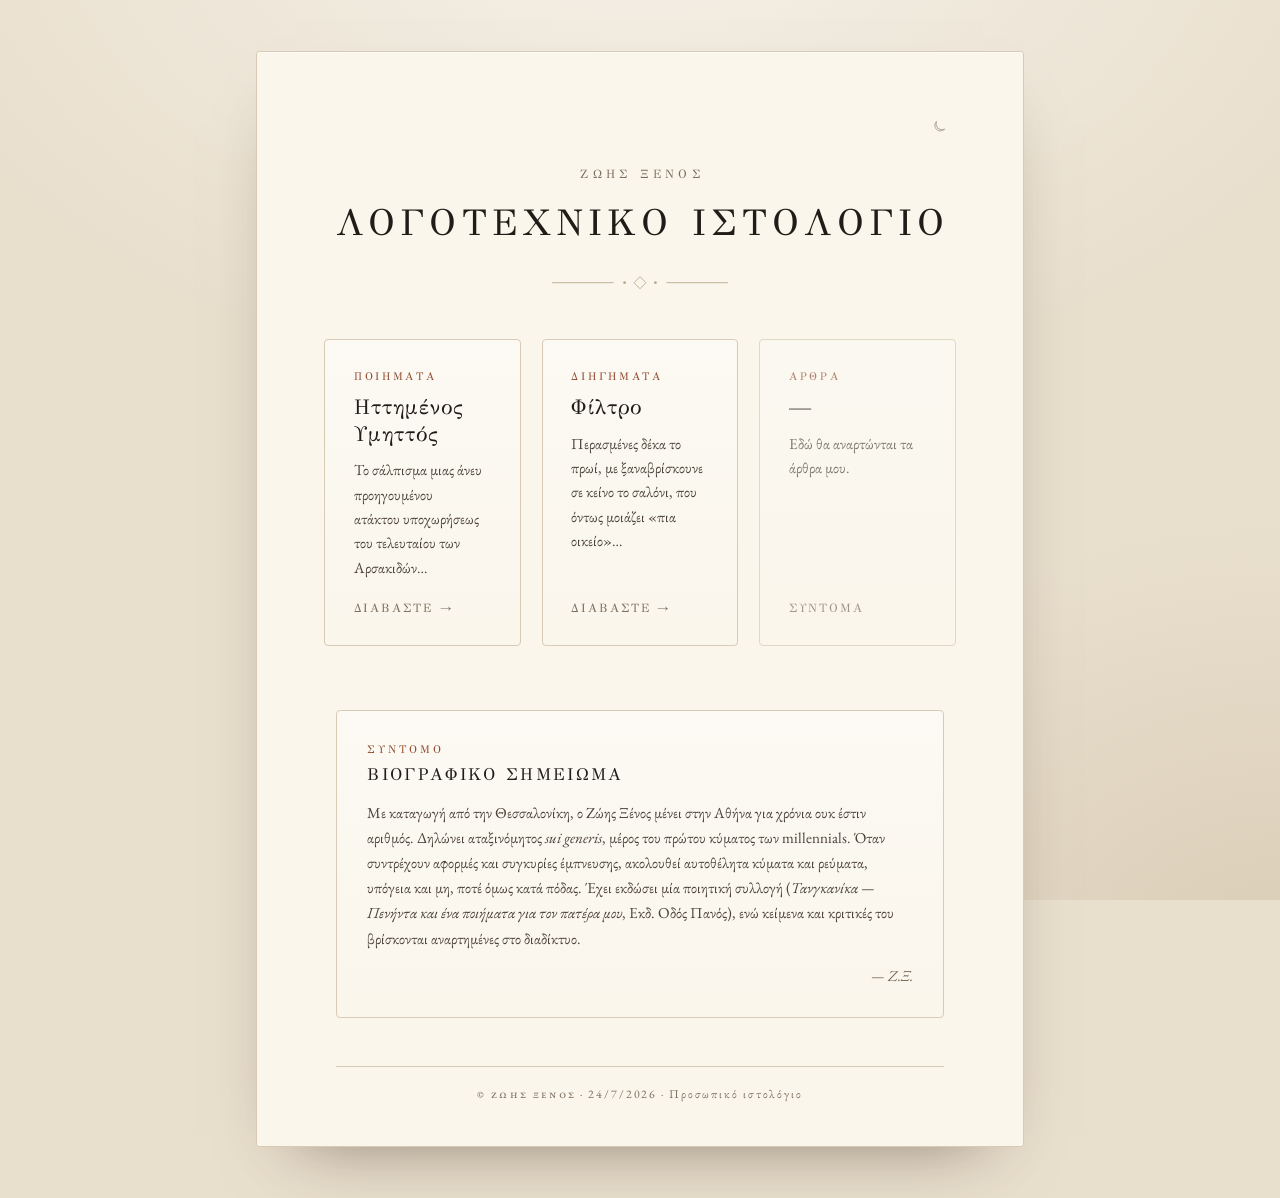
==== commit 70ab7f1e: "index.html" ====
--- a/index.html
+++ b/index.html
@@ -81,8 +81,8 @@
   </section>
 
   <aside class="bio" aria-labelledby="bio-title">
-    <p class="kicker">Σημείωμα</p>
-    <h2 id="bio-title">Σύντομο βιογραφικό σημείωμα</h2>
+    <p class="kicker">Σύντομο</p>
+    <h2 id="bio-title">Βιογραφικό σημείωμα</h2>
     <p>Με καταγωγή από την Θεσσαλονίκη, ο Ζώης Ξένος μένει στην Αθήνα για χρόνια ουκ έστιν αριθμός. Δηλώνει αταξινόμητος <em lang="la">sui generis</em>, μέρος του πρώτου κύματος των <span lang="en">millennials</span>. Όταν συντρέχουν αφορμές και συγκυρίες έμπνευσης, ακολουθεί αυτοθέλητα κύματα και ρεύματα, υπόγεια και μη, ποτέ όμως κατά πόδας. Έχει εκδώσει μία ποιητική συλλογή (<cite>Τανγκανίκα — Πενήντα και ένα ποιήματα για τον πατέρα μου</cite>, Εκδ. Οδός Πανός), ενώ κείμενα και κριτικές του βρίσκονται αναρτημένες στο διαδίκτυο.</p>
     <p class="sig">— Ζ.Ξ.</p>
   </aside>
--- a/style.css
+++ b/style.css
@@ -0,0 +1,601 @@
+/* ==========================================================================
+   Λογοτεχνικό ιστολόγιο Ζώη Ξένου — κοινό φύλλο στυλ
+   ========================================================================== */
+
+/* ---------- Παλέτα & μεταβλητές ---------- */
+:root {
+  --font-text: "EB Garamond", "Gentium Book Plus", "Palatino Linotype", "Book Antiqua", Georgia, "Times New Roman", serif;
+  --font-display: "GFS Didot", var(--font-text);
+
+  --paper: #faf6ec;
+  --paper-edge: #e9dfcd;
+  --ink: #211c17;
+  --ink-2: #4a4138;
+  --ink-3: #796b5a;
+  --rule: #d8cbb5;
+  --rule-strong: #b9a98f;
+  --accent: #8d4529;
+  --target-bg: #f3e7d3;
+
+  --measure: 38rem;        /* μέτρο ποιήματος */
+  --measure-prose: 33rem;  /* μέτρο πεζού */
+  --indent-step: clamp(0.7rem, 2.6vw, 1.7rem);
+  color-scheme: light;
+}
+
+:root[data-theme="dark"] {
+  --paper: #191510;
+  --paper-edge: #0e0b08;
+  --ink: #eae2d2;
+  --ink-2: #c6baa7;
+  --ink-3: #9a8d7b;
+  --rule: #3a3227;
+  --rule-strong: #584c3c;
+  --accent: #d99a76;
+  --target-bg: #2b241a;
+  color-scheme: dark;
+}
+
+*, *::before, *::after { box-sizing: border-box; }
+
+html {
+  scroll-behavior: smooth;
+  -webkit-text-size-adjust: 100%;
+}
+
+body {
+  margin: 0;
+  padding: clamp(1rem, 4vw, 3.5rem) clamp(0.85rem, 4vw, 2rem);
+  font-family: var(--font-text);
+  font-size: clamp(1.02rem, 0.96rem + 0.3vw, 1.16rem);
+  line-height: 1.65;
+  color: var(--ink);
+  background-color: var(--paper-edge);
+  background-image:
+    radial-gradient(70rem 45rem at 50% -12%, rgba(255, 255, 255, 0.55), transparent 70%),
+    radial-gradient(50rem 40rem at 100% 108%, rgba(150, 124, 84, 0.18), transparent 70%);
+  background-attachment: fixed;
+  -webkit-font-smoothing: antialiased;
+  text-rendering: optimizeLegibility;
+  font-kerning: normal;
+  font-variant-ligatures: common-ligatures;
+}
+
+:root[data-theme="dark"] body {
+  background-image:
+    radial-gradient(70rem 45rem at 50% -12%, rgba(255, 240, 205, 0.06), transparent 70%),
+    radial-gradient(50rem 40rem at 100% 108%, rgba(120, 80, 40, 0.18), transparent 70%);
+}
+
+::selection { background: #e8d5b8; color: #211c17; }
+
+a {
+  color: inherit;
+  text-decoration-color: var(--rule-strong);
+  text-underline-offset: 0.18em;
+}
+a:focus-visible,
+button:focus-visible {
+  outline: 2px solid var(--accent);
+  outline-offset: 3px;
+  border-radius: 2px;
+}
+
+/* ---------- Σελίδα ---------- */
+.page {
+  position: relative;
+  max-width: 48rem;
+  margin: 0 auto;
+  padding: clamp(1.5rem, 5vw, 3.6rem) clamp(1.2rem, 5.5vw, 4.2rem) clamp(1.6rem, 4vw, 2.6rem);
+  background: var(--paper);
+  border: 1px solid var(--rule);
+  border-radius: 3px;
+  box-shadow:
+    0 30px 70px -42px rgba(58, 42, 24, 0.65),
+    0 1px 0 rgba(255, 255, 255, 0.55) inset;
+}
+
+:root[data-theme="dark"] .page {
+  box-shadow:
+    0 30px 70px -42px rgba(0, 0, 0, 0.9),
+    0 1px 0 rgba(255, 240, 210, 0.04) inset;
+}
+
+/* ---------- Επάνω γραμμή: πλοήγηση + διακόπτης θέματος ---------- */
+.page-top {
+  display: flex;
+  align-items: center;
+  justify-content: space-between;
+  gap: 1rem;
+  min-height: 2.2rem;
+  margin-bottom: clamp(0.6rem, 2vw, 1.2rem);
+}
+
+.page-top-right {
+  display: flex;
+  align-items: center;
+  gap: 0.85rem;
+}
+
+.crumb {
+  font-family: var(--font-display);
+  font-size: 0.72rem;
+  letter-spacing: 0.22em;
+  text-transform: uppercase;
+  color: var(--ink-3);
+  text-decoration: none;
+}
+a.crumb:hover { color: var(--accent); }
+
+.kind {
+  font-family: var(--font-display);
+  font-size: 0.72rem;
+  letter-spacing: 0.22em;
+  text-transform: uppercase;
+  color: var(--accent);
+}
+
+.theme-toggle {
+  display: grid;
+  place-items: center;
+  width: 2.2rem;
+  height: 2.2rem;
+  padding: 0;
+  color: var(--ink-3);
+  background: transparent;
+  border: 1px solid transparent;
+  border-radius: 50%;
+  cursor: pointer;
+  opacity: 0.6;
+  transition: opacity 0.2s ease, color 0.2s ease, border-color 0.2s ease, transform 0.2s ease;
+}
+.theme-toggle:hover {
+  opacity: 1;
+  color: var(--ink);
+  border-color: var(--rule);
+}
+.theme-toggle:active { transform: scale(0.94); }
+.theme-toggle[hidden] { display: none; }
+.theme-toggle svg {
+  width: 1.05rem;
+  height: 1.05rem;
+  fill: none;
+  stroke: currentColor;
+  stroke-width: 1.4;
+  stroke-linecap: round;
+  stroke-linejoin: round;
+}
+.theme-toggle .icon-sun { display: none; }
+:root[data-theme="dark"] .theme-toggle .icon-sun { display: block; }
+:root[data-theme="dark"] .theme-toggle .icon-moon { display: none; }
+
+/* ---------- Κεφαλίδα έργου ---------- */
+.masthead {
+  text-align: center;
+  margin-bottom: clamp(2rem, 5vw, 3rem);
+}
+
+.author {
+  margin: 0 0 1.1rem;
+  font-family: var(--font-display);
+  font-size: 0.78rem;
+  letter-spacing: 0.34em;
+  text-indent: 0.34em;
+  text-transform: uppercase;
+  color: var(--ink-3);
+}
+
+h1 {
+  margin: 0;
+  font-family: var(--font-display);
+  font-size: clamp(1.55rem, 1.05rem + 2.4vw, 2.7rem);
+  font-weight: 400;
+  line-height: 1.16;
+  letter-spacing: 0.13em;
+  text-indent: 0.13em;
+  color: var(--ink);
+  text-wrap: balance;
+}
+
+.site-title {
+  font-size: clamp(1.35rem, 0.95rem + 1.9vw, 2.3rem);
+  letter-spacing: 0.14em;
+  text-indent: 0.14em;
+}
+
+h1 .fn { font-size: 0.32em; margin-left: 0.12em; }
+
+.subhead {
+  margin: 0.9rem 0 0;
+  font-size: 0.98rem;
+  font-style: italic;
+  letter-spacing: 0.02em;
+  color: var(--ink-2);
+  text-wrap: balance;
+}
+
+.rule-orn {
+  display: block;
+  width: clamp(9rem, 34vw, 11rem);
+  height: auto;
+  margin: clamp(1.4rem, 3.5vw, 1.9rem) auto 0;
+  color: var(--rule-strong);
+}
+
+/* ---------- Αρχική: κάρτες έργων ---------- */
+.works {
+  display: grid;
+  gap: clamp(0.9rem, 2.5vw, 1.3rem);
+  grid-template-columns: 1fr;
+  margin-top: clamp(1.8rem, 5vw, 2.8rem);
+}
+
+@media (min-width: 34rem) {
+  .works { grid-template-columns: repeat(2, 1fr); }
+}
+
+@media (min-width: 54rem) {
+  .works { grid-template-columns: repeat(3, 1fr); }
+}
+
+.card {
+  display: flex;
+  flex-direction: column;
+  padding: clamp(1.2rem, 3.5vw, 1.7rem) clamp(1.1rem, 3.5vw, 1.8rem);
+  background: var(--paper);
+  background: linear-gradient(180deg, color-mix(in srgb, var(--paper) 60%, #fff 40%), var(--paper));
+  border: 1px solid var(--rule);
+  border-radius: 4px;
+  color: inherit;
+  text-decoration: none;
+  transition: transform 0.2s ease, box-shadow 0.2s ease, border-color 0.2s ease;
+}
+:root[data-theme="dark"] .card {
+  background: linear-gradient(180deg, #1f1a13, var(--paper));
+}
+
+a.card:hover,
+a.card:focus-visible {
+  transform: translateY(-2px);
+  border-color: var(--rule-strong);
+  box-shadow: 0 20px 44px -30px rgba(58, 42, 24, 0.7);
+}
+
+.card-kind {
+  margin: 0;
+  font-family: var(--font-display);
+  font-size: 0.7rem;
+  letter-spacing: 0.24em;
+  text-transform: uppercase;
+  color: var(--accent);
+}
+
+.card-title {
+  margin: 0.55rem 0 0.7rem;
+  font-family: var(--font-display);
+  font-size: 1.32rem;
+  font-weight: 400;
+  line-height: 1.25;
+  letter-spacing: 0.05em;
+  color: var(--ink);
+}
+
+.card-excerpt {
+  margin: 0 0 1.2rem;
+  font-size: 0.95rem;
+  line-height: 1.6;
+  color: var(--ink-2);
+}
+.card-excerpt .verse { display: block; }
+.card-excerpt em { font-style: italic; }
+
+.card-cta {
+  margin-top: auto;
+  font-family: var(--font-display);
+  font-size: 0.72rem;
+  letter-spacing: 0.18em;
+  text-transform: uppercase;
+  color: var(--ink-3);
+}
+a.card:hover .card-cta { color: var(--accent); }
+
+.card.is-soon { opacity: 0.7; }
+
+/* ---------- Ποίημα ---------- */
+.poem {
+  max-width: var(--measure);
+  margin: 0 auto;
+  font-size: clamp(1.02rem, 0.97rem + 0.26vw, 1.15rem);
+  line-height: 1.62;
+}
+
+.stanza {
+  margin: 0 0 1.7rem;
+}
+.stanza:last-of-type { margin-bottom: 0; }
+
+.line {
+  display: block;
+  padding-left: calc(var(--i, 0) * var(--indent-step));
+}
+
+em, .italic { font-style: italic; }
+
+/* Αραιωμένη έμφαση: αντί για κενά διαστήματα, σωστό letter-spacing */
+.track {
+  font-style: italic;
+  letter-spacing: 0.3em;
+  margin-right: -0.3em;
+}
+
+/* Κλείσιμο ποιήματος, ελαφρώς δεξιά */
+.coda {
+  max-width: 33rem;
+  margin: 2.3rem 0 0 auto;
+  padding: 0;
+  font-size: 0.95em;
+  font-style: italic;
+  color: var(--ink-2);
+}
+.coda .line + .line { margin-top: 0.1rem; }
+.coda .track { letter-spacing: 0.14em; margin-right: -0.14em; }
+
+/* ---------- Πεζό (διήγημα) ---------- */
+.prose {
+  max-width: var(--measure-prose);
+  margin: 0 auto;
+  font-size: clamp(1.04rem, 0.98rem + 0.3vw, 1.16rem);
+  line-height: 1.75;
+  color: var(--ink);
+}
+
+.prose p { margin: 0; }
+.prose p + p { text-indent: 1.5em; }
+
+.prose .track { letter-spacing: 0.22em; margin-right: -0.22em; }
+
+.prose blockquote {
+  margin: 1.4em 0;
+  padding-left: 1.2em;
+  border-left: 2px solid var(--rule);
+  color: var(--ink-2);
+  font-style: italic;
+}
+
+.prose hr {
+  width: 4rem;
+  margin: 2em auto;
+  border: 0;
+  border-top: 1px solid var(--rule);
+}
+
+/* Προαιρετικό στολίδι αρχής */
+.prose .dropcap::first-letter {
+  float: left;
+  margin: 0.06em 0.1em 0 0;
+  font-family: var(--font-display);
+  font-size: 3.1em;
+  line-height: 0.82;
+  color: var(--accent);
+}
+
+/* ---------- Υποσημειώσεις ---------- */
+.fn {
+  line-height: 0;
+  font-size: 0.62em;
+  vertical-align: super;
+}
+.fn a {
+  color: var(--accent);
+  text-decoration: none;
+  padding: 0 0.12em;
+  font-variant-numeric: lining-nums;
+}
+.fn a:hover { text-decoration: underline; }
+
+.notes {
+  max-width: var(--measure);
+  margin: clamp(2.4rem, 6vw, 3.4rem) auto 0;
+  padding-top: 1.5rem;
+  border-top: 1px solid var(--rule);
+}
+
+.notes-title {
+  margin: 0 0 1rem;
+  font-family: var(--font-display);
+  font-size: 0.74rem;
+  font-weight: 400;
+  letter-spacing: 0.24em;
+  text-transform: uppercase;
+  color: var(--ink-3);
+  text-wrap: balance;
+}
+
+.notes-list {
+  margin: 0;
+  padding: 0;
+  list-style: none;
+  display: grid;
+  gap: 0.75rem;
+}
+
+.notes-list li {
+  position: relative;
+  padding: 0.15rem 0.5rem 0.15rem 1.7rem;
+  margin-left: -0.5rem;
+  font-size: 0.86rem;
+  line-height: 1.55;
+  color: var(--ink-2);
+  scroll-margin-top: 1.5rem;
+  border-radius: 3px;
+}
+
+.notes-list li:target {
+  background: var(--target-bg);
+}
+
+.notes-list .num {
+  position: absolute;
+  left: 0.5rem;
+  top: 0.42em;
+  font-size: 0.72rem;
+  color: var(--accent);
+  font-variant-numeric: lining-nums;
+}
+
+.notes-list .back {
+  margin-left: 0.15em;
+  color: var(--ink-3);
+  text-decoration: none;
+  opacity: 0.45;
+  transition: opacity 0.15s ease;
+}
+.notes-list .back:hover,
+.notes-list .back:focus-visible { opacity: 1; }
+
+/* ---------- Πλοήγηση μεταξύ έργων ---------- */
+.work-nav {
+  max-width: var(--measure);
+  margin: clamp(2.2rem, 6vw, 3rem) auto 0;
+  padding-top: 1.4rem;
+  border-top: 1px solid var(--rule);
+  display: flex;
+  flex-wrap: wrap;
+  justify-content: space-between;
+  gap: 0.8rem;
+  font-family: var(--font-display);
+  font-size: 0.72rem;
+  letter-spacing: 0.18em;
+  text-transform: uppercase;
+}
+.work-nav a {
+  color: var(--ink-3);
+  text-decoration: none;
+}
+.work-nav a:hover { color: var(--accent); }
+
+/* ---------- Βιογραφικό ---------- */
+.bio {
+  max-width: var(--measure);
+  margin: clamp(2.8rem, 7vw, 4rem) auto 0;
+  padding: clamp(1.2rem, 3.5vw, 1.8rem) clamp(1.1rem, 3.5vw, 1.9rem);
+  background: var(--paper);
+  background: linear-gradient(180deg, color-mix(in srgb, var(--paper) 60%, #fff 40%), var(--paper));
+  border: 1px solid var(--rule);
+  border-radius: 4px;
+  font-size: 0.95rem;
+  color: var(--ink-2);
+  break-inside: avoid;
+}
+
+:root[data-theme="dark"] .bio {
+  background: linear-gradient(180deg, #1f1a13, var(--paper));
+}
+
+.bio h2 {
+  margin: 0.15rem 0 0.8rem;
+  font-family: var(--font-display);
+  font-size: 1.04rem;
+  font-weight: 400;
+  letter-spacing: 0.14em;
+  text-transform: uppercase;
+  color: var(--ink);
+  text-wrap: balance;
+}
+
+.bio .kicker {
+  margin: 0;
+  font-family: var(--font-display);
+  font-size: 0.7rem;
+  letter-spacing: 0.26em;
+  text-transform: uppercase;
+  color: var(--accent);
+}
+
+.bio p { margin: 0 0 0.75rem; }
+.bio p:last-child { margin-bottom: 0; }
+.bio cite { font-style: italic; }
+
+.sig {
+  margin-top: 1rem;
+  text-align: right;
+  font-style: italic;
+  color: var(--ink-3);
+}
+
+/* ---------- Κολοφώνας ---------- */
+.colophon {
+  max-width: var(--measure);
+  margin: clamp(2rem, 5vw, 3rem) auto 0;
+  padding-top: 1.1rem;
+  border-top: 1px solid var(--rule);
+  text-align: center;
+  font-size: 0.74rem;
+  letter-spacing: 0.16em;
+  color: var(--ink-3);
+}
+.colophon .small-caps {
+  font-variant-caps: all-small-caps;
+  letter-spacing: 0.2em;
+}
+
+/* ---------- Κίνηση ---------- */
+@media (prefers-reduced-motion: no-preference) {
+  .page {
+    animation: rise 0.7s cubic-bezier(0.2, 0.7, 0.2, 1) both;
+  }
+  @keyframes rise {
+    from { opacity: 0; transform: translateY(10px); }
+    to   { opacity: 1; transform: none; }
+  }
+}
+
+@media (prefers-reduced-motion: reduce) {
+  html { scroll-behavior: auto; }
+  .theme-toggle, .card { transition: none; }
+}
+
+/* ---------- Μικρές οθόνες ---------- */
+@media (max-width: 540px) {
+  .author { letter-spacing: 0.26em; text-indent: 0.26em; }
+  h1 { letter-spacing: 0.1em; text-indent: 0.1em; }
+  .track { letter-spacing: 0.2em; margin-right: -0.2em; }
+  .coda .track { letter-spacing: 0.06em; margin-right: -0.06em; }
+  .notes-list li { font-size: 0.83rem; }
+  .colophon { letter-spacing: 0.1em; }
+  .prose .dropcap::first-letter { font-size: 2.6em; }
+}
+
+/* ---------- Εκτύπωση ---------- */
+@media print {
+  :root,
+  :root[data-theme="dark"] {
+    --paper: #fff;
+    --paper-edge: #fff;
+    --ink: #000;
+    --ink-2: #1a1a1a;
+    --ink-3: #333;
+    --rule: #bbb;
+    --rule-strong: #999;
+    --accent: #000;
+    --target-bg: transparent;
+  }
+  body {
+    background: #fff;
+    color: #000;
+    padding: 0;
+    font-size: 11.5pt;
+  }
+  .page {
+    max-width: none;
+    padding: 0;
+    border: 0;
+    box-shadow: none;
+  }
+  .theme-toggle, .page-top, .work-nav { display: none; }
+  .notes-list li:target { background: none; }
+  .back { display: none; }
+  .notes, .bio, .card { break-inside: avoid; }
+  .stanza { break-inside: avoid; }
+  a { text-decoration: none; }
+}
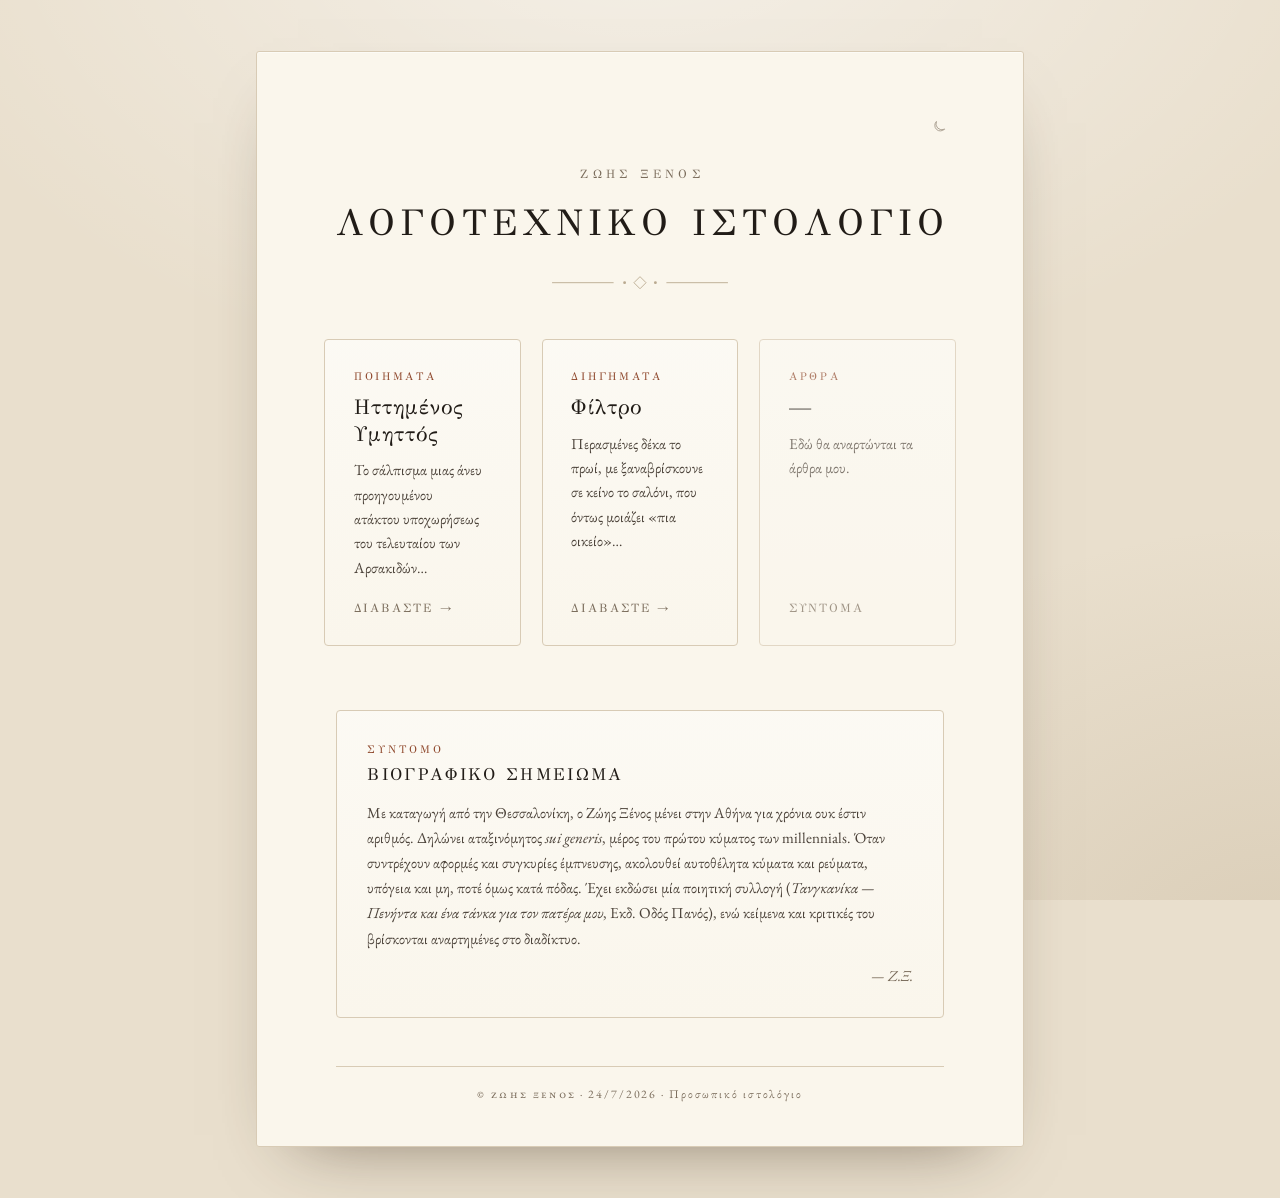
==== commit 504ff7dc: "index.html" ====
--- a/index.html
+++ b/index.html
@@ -83,7 +83,7 @@
   <aside class="bio" aria-labelledby="bio-title">
     <p class="kicker">Σύντομο</p>
     <h2 id="bio-title">Βιογραφικό σημείωμα</h2>
-    <p>Με καταγωγή από την Θεσσαλονίκη, ο Ζώης Ξένος μένει στην Αθήνα για χρόνια ουκ έστιν αριθμός. Δηλώνει αταξινόμητος <em lang="la">sui generis</em>, μέρος του πρώτου κύματος των <span lang="en">millennials</span>. Όταν συντρέχουν αφορμές και συγκυρίες έμπνευσης, ακολουθεί αυτοθέλητα κύματα και ρεύματα, υπόγεια και μη, ποτέ όμως κατά πόδας. Έχει εκδώσει μία ποιητική συλλογή (<cite>Τανγκανίκα — Πενήντα και ένα ποιήματα για τον πατέρα μου</cite>, Εκδ. Οδός Πανός), ενώ κείμενα και κριτικές του βρίσκονται αναρτημένες στο διαδίκτυο.</p>
+    <p>Με καταγωγή από την Θεσσαλονίκη, ο Ζώης Ξένος μένει στην Αθήνα για χρόνια ουκ έστιν αριθμός. Δηλώνει αταξινόμητος <em lang="la">sui generis</em>, μέρος του πρώτου κύματος των <span lang="en">millennials</span>. Όταν συντρέχουν αφορμές και συγκυρίες έμπνευσης, ακολουθεί αυτοθέλητα κύματα και ρεύματα, υπόγεια και μη, ποτέ όμως κατά πόδας. Έχει εκδώσει μία ποιητική συλλογή (<cite>Τανγκανίκα — Πενήντα και ένα τάνκα για τον πατέρα μου</cite>, Εκδ. Οδός Πανός), ενώ κείμενα και κριτικές του βρίσκονται αναρτημένες στο διαδίκτυο.</p>
     <p class="sig">— Ζ.Ξ.</p>
   </aside>
 
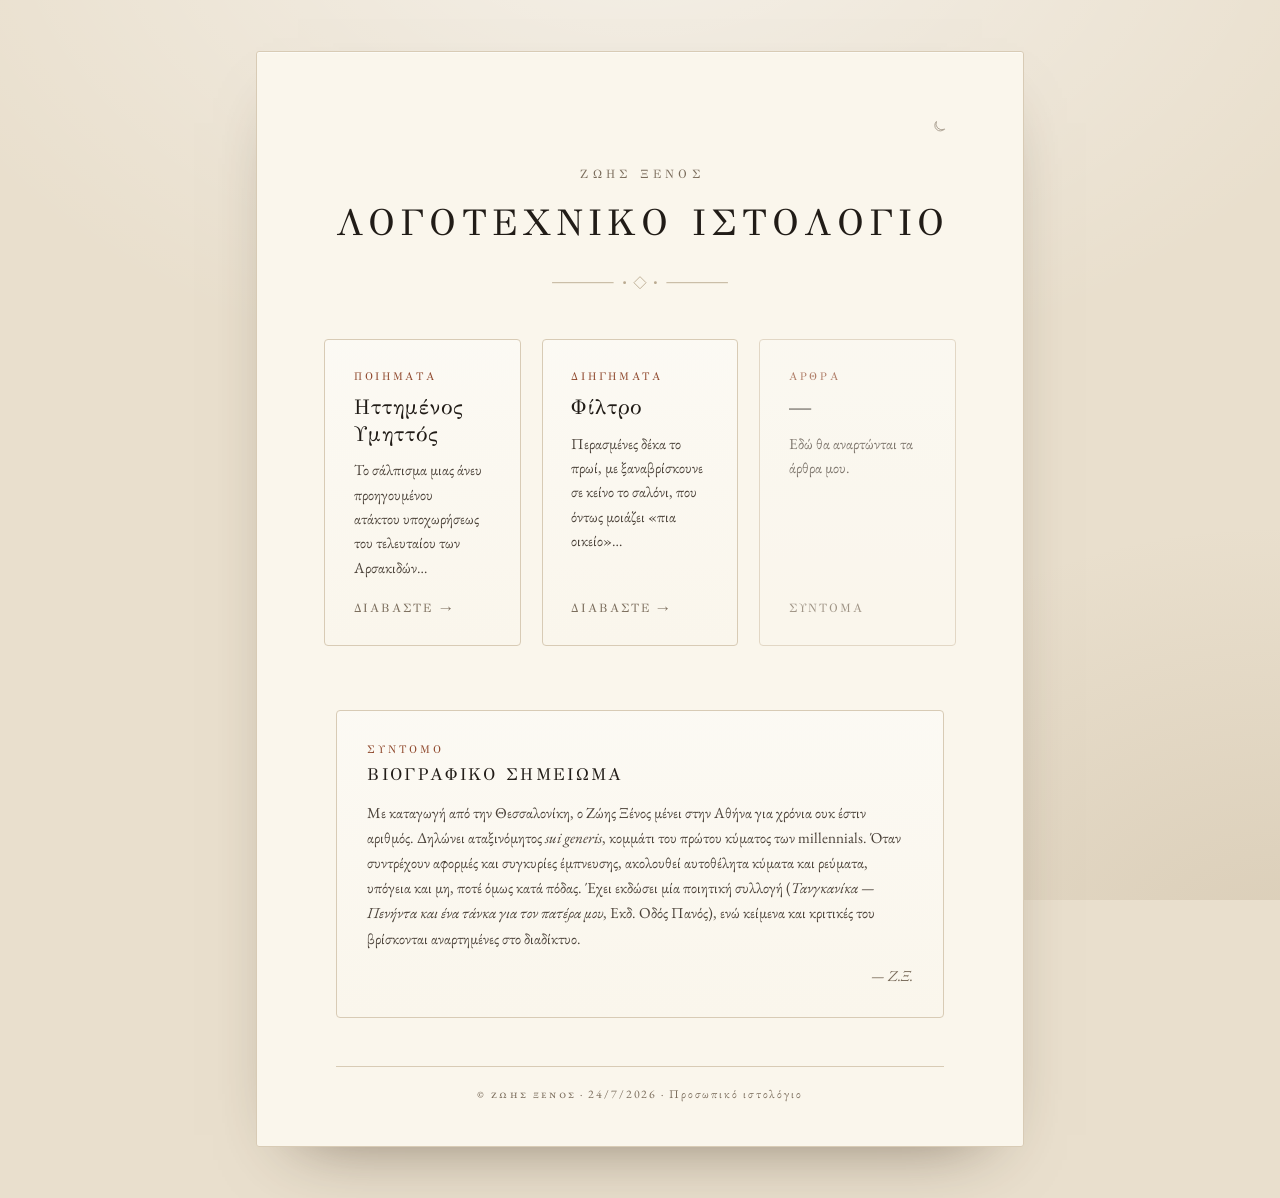
==== commit 73b98c12: "index.html" ====
--- a/index.html
+++ b/index.html
@@ -83,7 +83,7 @@
   <aside class="bio" aria-labelledby="bio-title">
     <p class="kicker">Σύντομο</p>
     <h2 id="bio-title">Βιογραφικό σημείωμα</h2>
-    <p>Με καταγωγή από την Θεσσαλονίκη, ο Ζώης Ξένος μένει στην Αθήνα για χρόνια ουκ έστιν αριθμός. Δηλώνει αταξινόμητος <em lang="la">sui generis</em>, μέρος του πρώτου κύματος των <span lang="en">millennials</span>. Όταν συντρέχουν αφορμές και συγκυρίες έμπνευσης, ακολουθεί αυτοθέλητα κύματα και ρεύματα, υπόγεια και μη, ποτέ όμως κατά πόδας. Έχει εκδώσει μία ποιητική συλλογή (<cite>Τανγκανίκα — Πενήντα και ένα τάνκα για τον πατέρα μου</cite>, Εκδ. Οδός Πανός), ενώ κείμενα και κριτικές του βρίσκονται αναρτημένες στο διαδίκτυο.</p>
+    <p>Με καταγωγή από την Θεσσαλονίκη, ο Ζώης Ξένος μένει στην Αθήνα για χρόνια ουκ έστιν αριθμός. Δηλώνει αταξινόμητος <em lang="la">sui generis</em>, κομμάτι του πρώτου κύματος των <span lang="en">millennials</span>. Όταν συντρέχουν αφορμές και συγκυρίες έμπνευσης, ακολουθεί αυτοθέλητα κύματα και ρεύματα, υπόγεια και μη, ποτέ όμως κατά πόδας. Έχει εκδώσει μία ποιητική συλλογή (<cite>Τανγκανίκα — Πενήντα και ένα τάνκα για τον πατέρα μου</cite>, Εκδ. Οδός Πανός), ενώ κείμενα και κριτικές του βρίσκονται αναρτημένες στο διαδίκτυο.</p>
     <p class="sig">— Ζ.Ξ.</p>
   </aside>
 
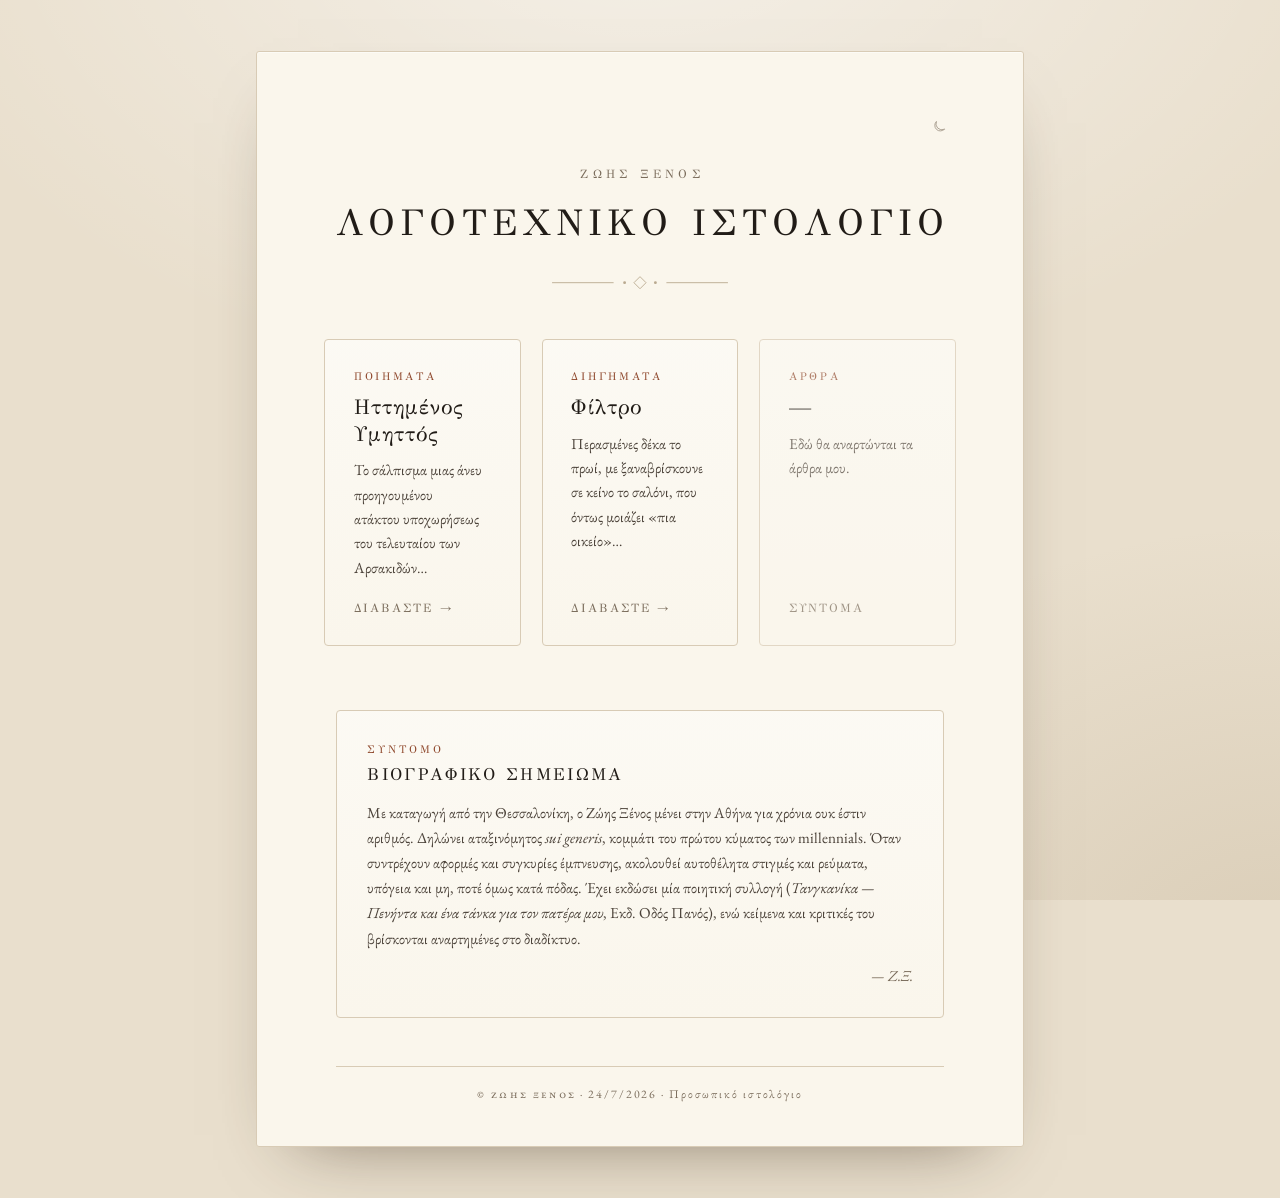
==== commit 0ed0fc6e: "index.html" ====
--- a/index.html
+++ b/index.html
@@ -83,7 +83,7 @@
   <aside class="bio" aria-labelledby="bio-title">
     <p class="kicker">Σύντομο</p>
     <h2 id="bio-title">Βιογραφικό σημείωμα</h2>
-    <p>Με καταγωγή από την Θεσσαλονίκη, ο Ζώης Ξένος μένει στην Αθήνα για χρόνια ουκ έστιν αριθμός. Δηλώνει αταξινόμητος <em lang="la">sui generis</em>, κομμάτι του πρώτου κύματος των <span lang="en">millennials</span>. Όταν συντρέχουν αφορμές και συγκυρίες έμπνευσης, ακολουθεί αυτοθέλητα κύματα και ρεύματα, υπόγεια και μη, ποτέ όμως κατά πόδας. Έχει εκδώσει μία ποιητική συλλογή (<cite>Τανγκανίκα — Πενήντα και ένα τάνκα για τον πατέρα μου</cite>, Εκδ. Οδός Πανός), ενώ κείμενα και κριτικές του βρίσκονται αναρτημένες στο διαδίκτυο.</p>
+    <p>Με καταγωγή από την Θεσσαλονίκη, ο Ζώης Ξένος μένει στην Αθήνα για χρόνια ουκ έστιν αριθμός. Δηλώνει αταξινόμητος <em lang="la">sui generis</em>, κομμάτι του πρώτου κύματος των <span lang="en">millennials</span>. Όταν συντρέχουν αφορμές και συγκυρίες έμπνευσης, ακολουθεί αυτοθέλητα στιγμές και ρεύματα, υπόγεια και μη, ποτέ όμως κατά πόδας. Έχει εκδώσει μία ποιητική συλλογή (<cite>Τανγκανίκα — Πενήντα και ένα τάνκα για τον πατέρα μου</cite>, Εκδ. Οδός Πανός), ενώ κείμενα και κριτικές του βρίσκονται αναρτημένες στο διαδίκτυο.</p>
     <p class="sig">— Ζ.Ξ.</p>
   </aside>
 
